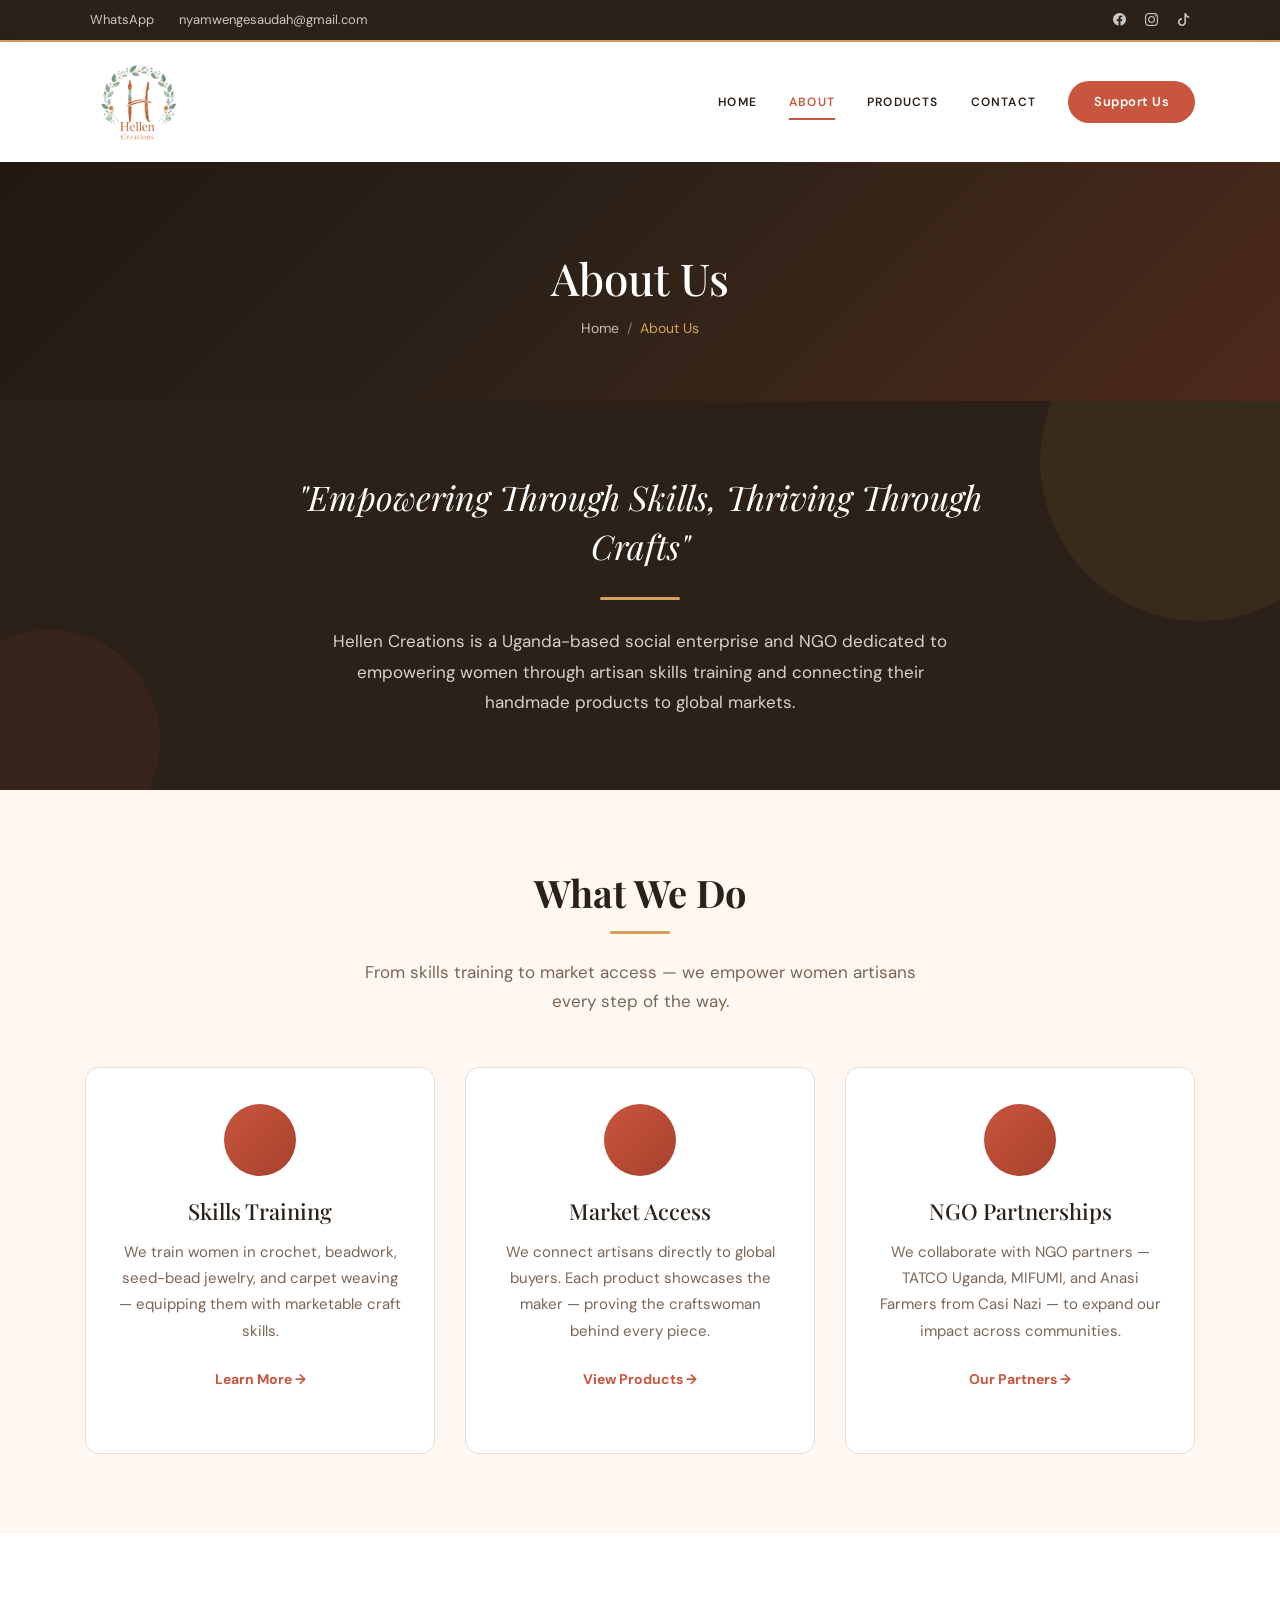
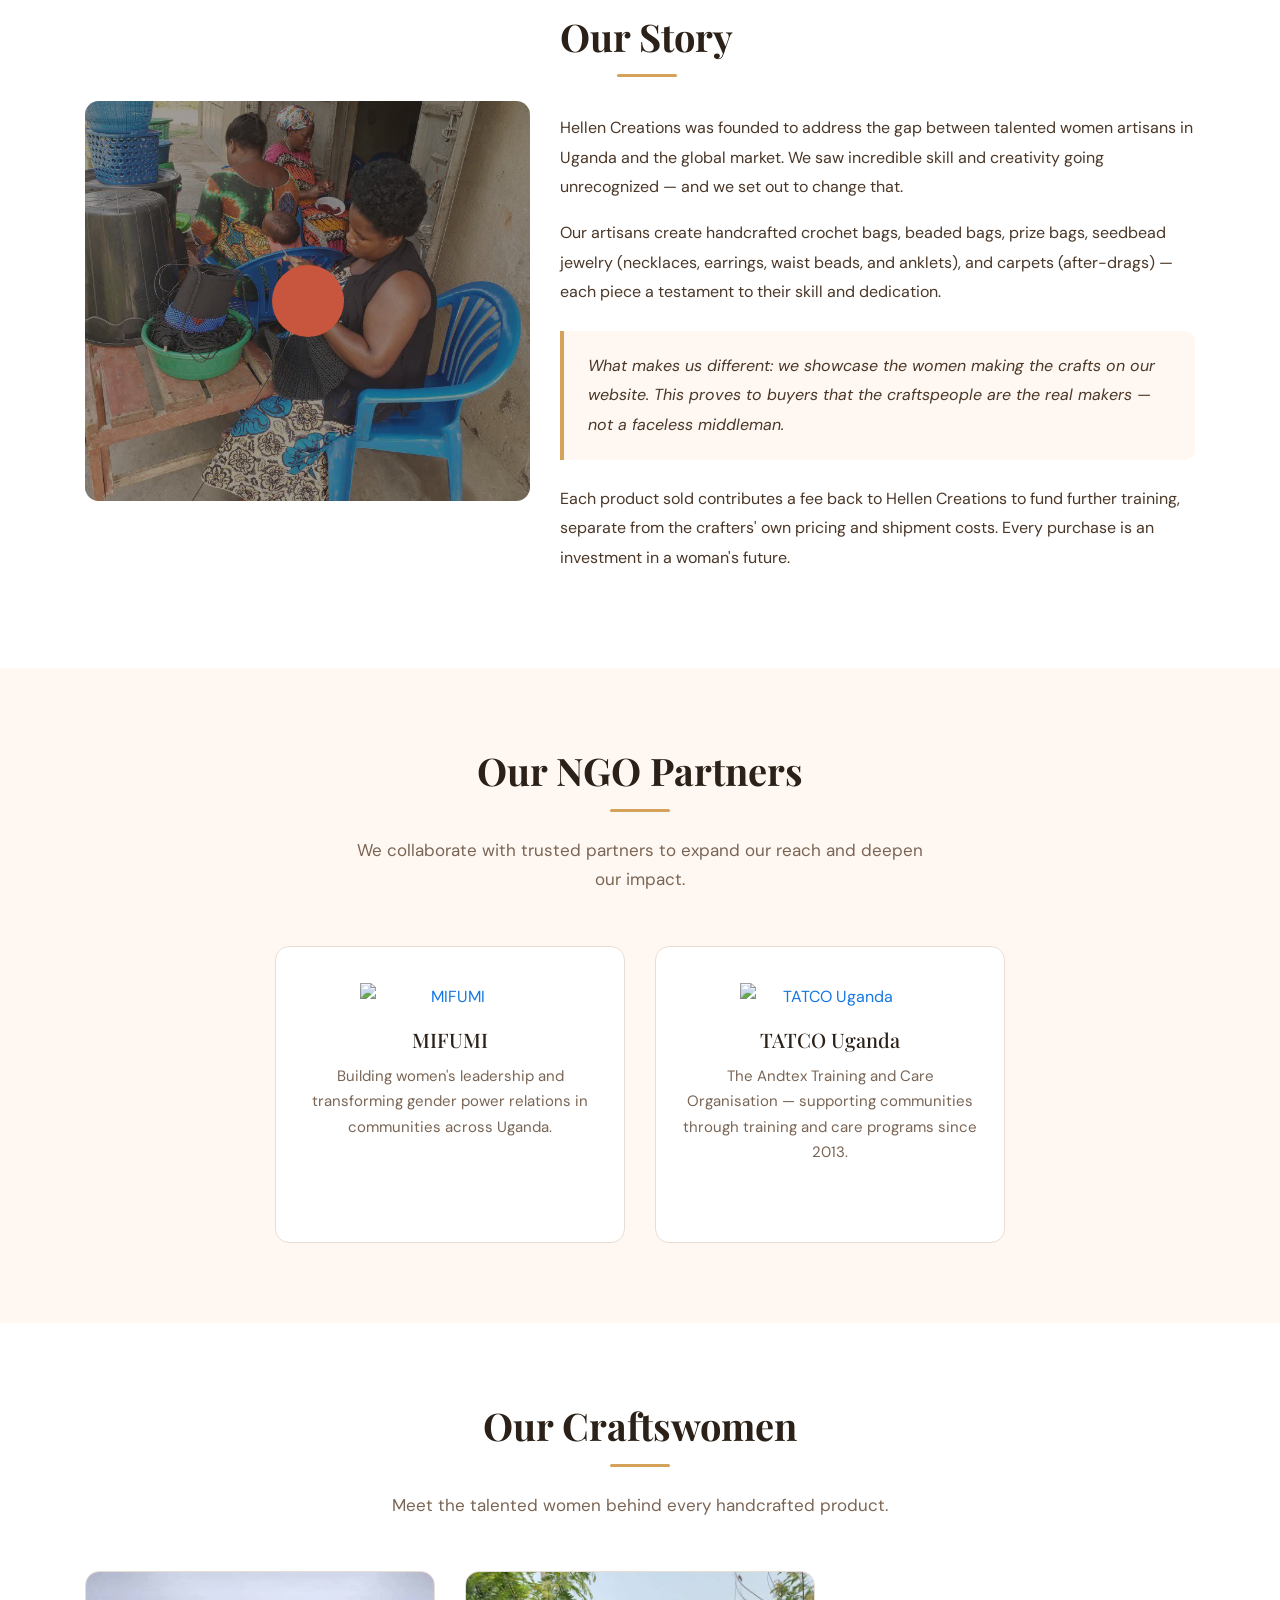
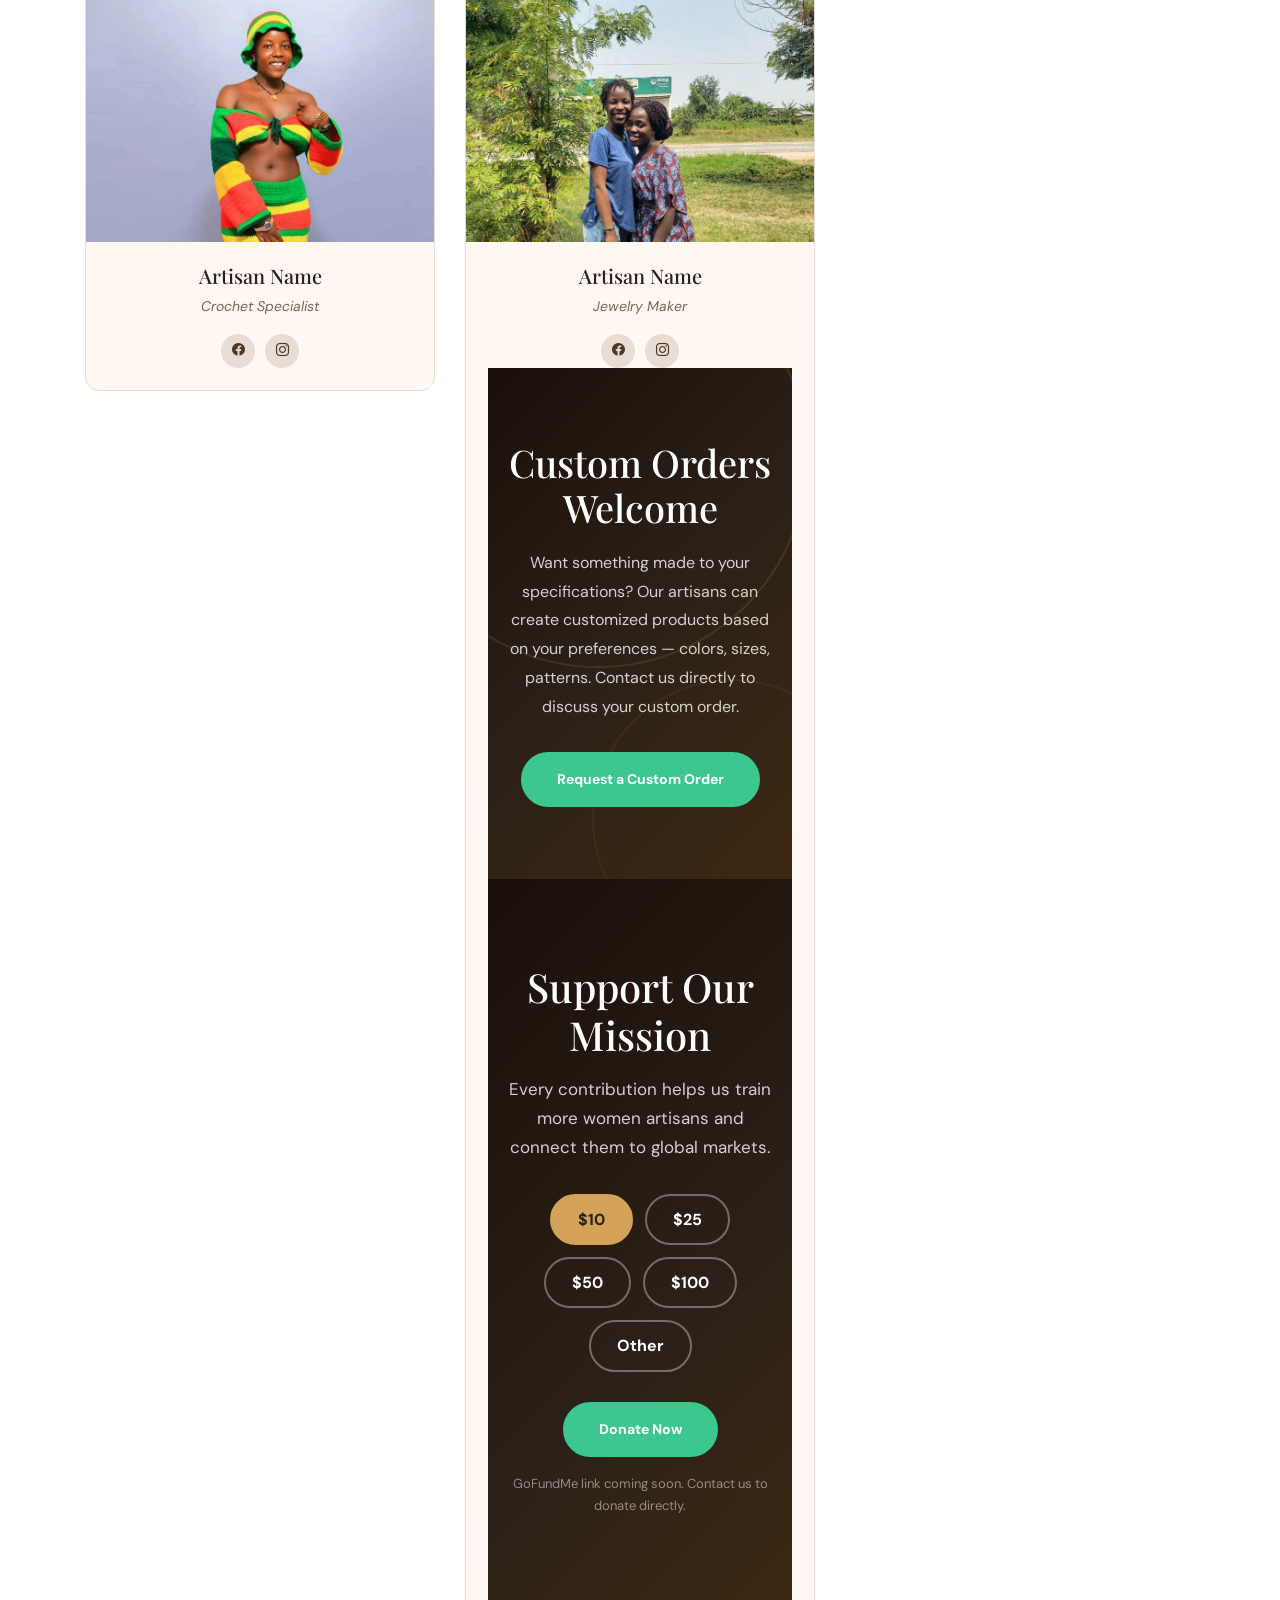
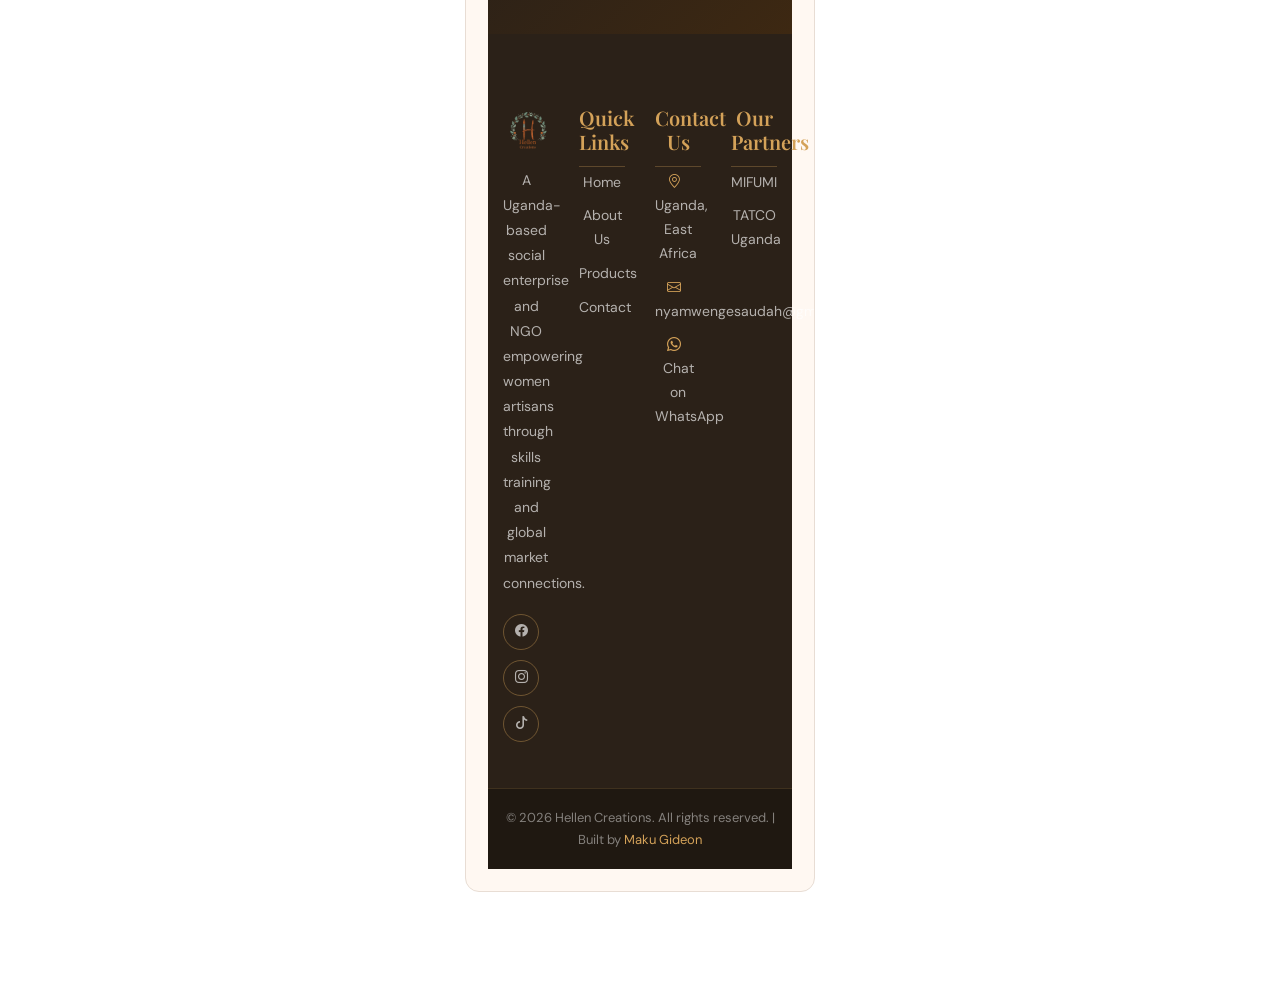
==== About.html @ d192b965 "Update product page and contact icons - Expanded products.html with all 81 product images from img f" ====
<!DOCTYPE html>
<html lang="en">
<head>
  <meta charset="UTF-8">
  <meta name="viewport" content="width=device-width, initial-scale=1.0">
  <title>About Us | Hellen Creations</title>
  <meta name="description" content="Learn about Hellen Creations — a Uganda-based social enterprise empowering women artisans through skills training and global market access.">

  <!-- Google Fonts -->
  <link rel="preconnect" href="https://fonts.googleapis.com">
  <link rel="preconnect" href="https://fonts.gstatic.com" crossorigin>
  <link href="https://fonts.googleapis.com/css2?family=Playfair+Display:ital,wght@0,400;0,600;0,700;1,400;1,600&family=DM+Sans:opsz,wght@9..40,400;9..40,500;9..40,600;9..40,700&display=swap" rel="stylesheet">

  <!-- Bootstrap 4 -->
  <link rel="stylesheet" href="https://cdn.jsdelivr.net/npm/bootstrap@4.6.2/dist/css/bootstrap.min.css">

  <!-- Bootstrap Icons -->
  <link rel="stylesheet" href="https://cdn.jsdelivr.net/npm/bootstrap-icons@1.11.3/font/bootstrap-icons.css">

  <!-- Owl Carousel 2 -->
  <link rel="stylesheet" href="https://cdnjs.cloudflare.com/ajax/libs/OwlCarousel2/2.3.4/assets/owl.carousel.min.css">
  <link rel="stylesheet" href="https://cdnjs.cloudflare.com/ajax/libs/OwlCarousel2/2.3.4/assets/owl.theme.default.min.css">

  <!-- Hellen Creations Overrides (load last) -->
  <link rel="stylesheet" href="css/hellen-overrides.css">
</head>
<body>

  <!-- ==================== TOP BAR ==================== -->
  <div class="top-bar">
    <div class="container">
      <div class="row align-items-center">
        <div class="col-md-7 d-flex align-items-center flex-wrap">
          <a href="https://wa.me/256700474721"><i class="fab fa-whatsapp"></i> WhatsApp</a>
          <a href="mailto:nyamwengesaudah@gmail.com"><i class="fas fa-envelope"></i> nyamwengesaudah@gmail.com</a>
        </div>
        <div class="col-md-5 text-right top-social d-none d-md-flex justify-content-end align-items-center">
          <a href="https://www.facebook.com/nicki256" aria-label="Facebook" target="_blank" rel="noopener noreferrer"><i class="bi bi-facebook"></i></a>
          <a href="https://www.instagram.com/_hellenscreations_?igsh=b3hobHY1OXo5YTQ0" aria-label="Instagram" target="_blank" rel="noopener noreferrer"><i class="bi bi-instagram"></i></a>
          <a href="https://tiktok.com/@hellens_creations" aria-label="TikTok" target="_blank" rel="noopener noreferrer"><i class="bi bi-tiktok"></i></a>
        </div>
      </div>
    </div>
  </div>

  <!-- ==================== NAVIGATION ==================== -->
  <nav class="navbar navbar-expand-lg main-nav" id="mainNav">
    <div class="container">
      <a class="navbar-brand" href="index.html">
        <img src="img/tp-logo-hc.png" alt="Hellen Creations"
             onerror="this.outerHTML='<span class=\'navbar-brand-text\'>Hellen Creations</span>'">
      </a>
      <button class="navbar-toggler" type="button" data-toggle="collapse" data-target="#navCollapse" aria-controls="navCollapse" aria-expanded="false" aria-label="Toggle navigation">
        <span class="navbar-toggler-icon"></span>
      </button>
      <div class="collapse navbar-collapse" id="navCollapse">
        <ul class="navbar-nav ml-auto">
          <li class="nav-item"><a class="nav-link" href="index.html">Home</a></li>
          <li class="nav-item"><a class="nav-link active" href="About.html">About</a></li>
          <li class="nav-item"><a class="nav-link" href="products.html">Products</a></li>
          <li class="nav-item"><a class="nav-link" href="contact.html">Contact</a></li>
        </ul>
        <a href="contact.html" class="btn-support ml-lg-3 mt-2 mt-lg-0">Support Us</a>
      </div>
    </div>
  </nav>
  <!-- / Navigation -->

  <!-- ==================== BREADCRUMB ==================== -->
  <div class="breadcam_area">
    <div class="container">
      <h2>About Us</h2>
      <nav aria-label="breadcrumb">
        <ol class="breadcrumb">
          <li class="breadcrumb-item"><a href="index.html">Home</a></li>
          <li class="breadcrumb-item active" aria-current="page">About Us</li>
        </ol>
      </nav>
    </div>
  </div>
  <!-- / Breadcrumb -->

  <!-- ==================== MISSION HIGHLIGHT ==================== -->
  <section class="mission-highlight p-0" style="padding:72px 0 !important;">
    <div class="container">
      <p class="mission-quote">"Empowering Through Skills, Thriving Through Crafts"</p>
      <div class="gold-divider"></div>
      <p class="mission-body">
        Hellen Creations is a Uganda-based social enterprise and NGO dedicated to empowering women through artisan skills training and connecting their handmade products to global markets.
      </p>
    </div>
  </section>
  <!-- / Mission Highlight -->

  <!-- ==================== WHAT WE DO ==================== -->
  <section class="reson_area">
    <div class="container">
      <div class="row justify-content-center">
        <div class="col-lg-7">
          <div class="section-title">
            <h2>What We Do</h2>
            <p>From skills training to market access — we empower women artisans every step of the way.</p>
          </div>
        </div>
      </div>
      <div class="row">

        <div class="col-lg-4 col-md-6">
          <div class="single_reson">
            <div class="icon-wrap"><i class="fas fa-hands"></i></div>
            <h4>Skills Training</h4>
            <p>We train women in crochet, beadwork, seed-bead jewelry, and carpet weaving — equipping them with marketable craft skills.</p>
            <a href="#our-story" class="learn-link">Learn More &rarr;</a>
          </div>
        </div>

        <div class="col-lg-4 col-md-6">
          <div class="single_reson">
            <div class="icon-wrap"><i class="fas fa-globe-africa"></i></div>
            <h4>Market Access</h4>
            <p>We connect artisans directly to global buyers. Each product showcases the maker — proving the craftswoman behind every piece.</p>
            <a href="products.html" class="learn-link">View Products &rarr;</a>
          </div>
        </div>

        <div class="col-lg-4 col-md-6">
          <div class="single_reson">
            <div class="icon-wrap"><i class="fas fa-handshake"></i></div>
            <h4>NGO Partnerships</h4>
            <p>We collaborate with NGO partners — TATCO Uganda, MIFUMI, and Anasi Farmers from Casi Nazi — to expand our impact across communities.</p>
            <a href="#partners" class="learn-link">Our Partners &rarr;</a>
          </div>
        </div>

      </div>
    </div>
  </section>
  <!-- / What We Do -->

  <!-- ==================== OUR STORY ==================== -->
  <section class="our-story-area" id="our-story">
    <div class="container">
      <div class="row align-items-center">
        <div class="col-lg-5 mb-4 mb-lg-0">
          <div class="mission-video-thumb" style="background-image:url('img/photo_40_2026-03-17_14-40-14.jpg');background-size:cover;background-position:center;">
            <a href="#" class="play-btn-wrap" aria-label="Watch our story">
              <i class="fas fa-play" style="margin-left:4px;"></i>
            </a>
          </div>
        </div>
        <div class="col-lg-7">
          <div class="section-title text-left" style="text-align:left !important;margin-bottom:28px;">
            <h2 style="text-align:left;">Our Story</h2>
          </div>
          <div class="story-content">
            <p>Hellen Creations was founded to address the gap between talented women artisans in Uganda and the global market. We saw incredible skill and creativity going unrecognized — and we set out to change that.</p>
            <p>Our artisans create handcrafted crochet bags, beaded bags, prize bags, seedbead jewelry (necklaces, earrings, waist beads, and anklets), and carpets (after-drags) — each piece a testament to their skill and dedication.</p>
            <div class="story-highlight">
              <p>What makes us different: we showcase the women making the crafts on our website. This proves to buyers that the craftspeople are the real makers — not a faceless middleman.</p>
            </div>
            <p>Each product sold contributes a fee back to Hellen Creations to fund further training, separate from the crafters' own pricing and shipment costs. Every purchase is an investment in a woman's future.</p>
          </div>
        </div>
      </div>
    </div>
  </section>
  <!-- / Our Story -->

  <!-- ==================== OUR PARTNERS ==================== -->
  <section class="partners_area" id="partners">
    <div class="container">
      <div class="row justify-content-center">
        <div class="col-lg-7">
          <div class="section-title">
            <h2>Our NGO Partners</h2>
            <p>We collaborate with trusted partners to expand our reach and deepen our impact.</p>
          </div>
        </div>
      </div>
      <div class="row justify-content-center">

        <div class="col-lg-4 col-md-6">
          <div class="partner-card">
            <a href="https://mifumi.org/" target="_blank" rel="noopener noreferrer">
              <img src="https://mifumi.org/wp-content/uploads/2022/10/cropped-Mifumi-logo.png"
                   alt="MIFUMI" class="partner-logo">
            </a>
            <h4>MIFUMI</h4>
            <p>Building women's leadership and transforming gender power relations in communities across Uganda.</p>
          </div>
        </div>

        <div class="col-lg-4 col-md-6">
          <div class="partner-card">
            <a href="https://tatcoug.org/" target="_blank" rel="noopener noreferrer">
              <img src="https://tatcoug.org/wp-content/uploads/2023/02/cropped-unnamed.png"
                   alt="TATCO Uganda" class="partner-logo">
            </a>
            <h4>TATCO Uganda</h4>
            <p>The Andtex Training and Care Organisation — supporting communities through training and care programs since 2013.</p>
          </div>
        </div>

      </div>
    </div>
  </section>
  <!-- / Our Partners -->

  <!-- ==================== CRAFTSWOMEN ==================== -->
  <section class="our_volunteer_area">
    <div class="container">
      <div class="row justify-content-center">
        <div class="col-lg-7">
          <div class="section-title">
            <h2>Our Craftswomen</h2>
            <p>Meet the talented women behind every handcrafted product.</p>
          </div>
        </div>
      </div>
      <div class="row">
        <div class="col-lg-4 col-md-6">
          <div class="single_volunteer">
            <img src="img/photo_45_2026-03-17_14-40-14.jpg" alt="Crochet Specialist">
            <div class="volunteer-info">
              <h4>Artisan Name</h4>
              <span>Crochet Specialist</span>
              <div class="volunteer-social">
                <a href="https://www.facebook.com/nicki256" aria-label="Facebook" target="_blank" rel="noopener noreferrer"><i class="bi bi-facebook"></i></a>
                <a href="https://www.instagram.com/_hellenscreations_?igsh=b3hobHY1OXo5YTQ0" aria-label="Instagram" target="_blank" rel="noopener noreferrer"><i class="bi bi-instagram"></i></a>
              </div>
            </div>
          </div>
        </div>
        <div class="col-lg-4 col-md-6">
          <div class="single_volunteer">
            <img src="img/photo_60_2026-03-17_14-40-14.jpg" alt="Jewelry Maker">
            <div class="volunteer-info">
              <h4>Artisan Name</h4>
              <span>Jewelry Maker</span>
              <div class="volunteer-social">
                <a href="https://www.facebook.com/nicki256" aria-label="Facebook" target="_blank" rel="noopener noreferrer"><i class="bi bi-facebook"></i></a>
                <a href="https://www.instagram.com/_hellenscreations_?igsh=b3hobHY1OXo5YTQ0" aria-label="Instagram" target="_blank" rel="noopener noreferrer"><i class="bi bi-instagram"></i></a>
              </div>
  <!-- / Craftswomen -->

  <!-- ==================== CUSTOM ORDER BANNER ==================== -->
  <section class="custom-order-banner p-0" style="padding:72px 0 !important;">
    <div class="container">
      <h2>Custom Orders Welcome</h2>
      <p>Want something made to your specifications? Our artisans can create customized products based on your preferences — colors, sizes, patterns. Contact us directly to discuss your custom order.</p>
      <a href="contact.html" class="boxed-btn4">Request a Custom Order</a>
    </div>
  </section>
  <!-- / Custom Order Banner -->

  <!-- ==================== DONATION ==================== -->
  <section class="make_donation_area">
    <div class="container">
      <h2>Support Our Mission</h2>
      <p>Every contribution helps us train more women artisans and connect them to global markets.</p>
      <div class="donation-amounts">
        <button class="donation-amt-btn active">$10</button>
        <button class="donation-amt-btn">$25</button>
        <button class="donation-amt-btn">$50</button>
        <button class="donation-amt-btn">$100</button>
        <button class="donation-amt-btn">Other</button>
      </div>
      <a href="contact.html" class="boxed-btn4">Donate Now</a>
      <p style="margin-top:16px;font-size:13px;opacity:0.6;">GoFundMe link coming soon. Contact us to donate directly.</p>
    </div>
  </section>
  <!-- / Donation -->

  <!-- ==================== FOOTER ==================== -->
  <footer class="footer_area">
    <div class="container">
      <div class="row">

        <div class="col-lg-3 col-md-6 footer-widget">
          <a href="index.html">
            <img src="img/tp-logo-hc.png" alt="Hellen Creations" style="max-height:48px;"
                 onerror="this.outerHTML='<span style=\'font-family:Playfair Display,serif;font-size:20px;font-weight:700;color:#D4A259\'>Hellen Creations</span>'">
          </a>
          <p style="margin-top:14px;">A Uganda-based social enterprise and NGO empowering women artisans through skills training and global market connections.</p>
          <div class="footer-social">
            <a href="https://www.facebook.com/nicki256" aria-label="Facebook" target="_blank" rel="noopener noreferrer"><i class="bi bi-facebook"></i></a>
            <a href="https://www.instagram.com/_hellenscreations_?igsh=b3hobHY1OXo5YTQ0" aria-label="Instagram" target="_blank" rel="noopener noreferrer"><i class="bi bi-instagram"></i></a>
            <a href="https://tiktok.com/@hellens_creations" aria-label="TikTok" target="_blank" rel="noopener noreferrer"><i class="bi bi-tiktok"></i></a>
          </div>
        </div>

        <div class="col-lg-3 col-md-6 footer-widget">
          <h4 class="footer-title">Quick Links</h4>
          <ul>
            <li><a href="index.html">Home</a></li>
            <li><a href="About.html">About Us</a></li>
            <li><a href="products.html">Products</a></li>
            <li><a href="contact.html">Contact</a></li>
          </ul>
        </div>

        <div class="col-lg-3 col-md-6 footer-widget">
          <h4 class="footer-title">Contact Us</h4>
          <ul>
            <li><i class="bi bi-geo-alt" style="color:var(--hc-gold);margin-right:8px;"></i>Uganda, East Africa</li>
            <li><a href="mailto:nyamwengesaudah@gmail.com"><i class="bi bi-envelope" style="color:var(--hc-gold);margin-right:8px;"></i>nyamwengesaudah@gmail.com</a></li>
            <li><a href="https://wa.me/256700474721"><i class="bi bi-whatsapp" style="color:var(--hc-gold);margin-right:8px;"></i>Chat on WhatsApp</a></li>
          </ul>
        </div>

        <div class="col-lg-3 col-md-6 footer-widget">
          <h4 class="footer-title">Our Partners</h4>
          <ul>
            <li><a href="https://mifumi.org/" target="_blank" rel="noopener noreferrer">MIFUMI</a></li>
            <li><a href="https://tatcoug.org/" target="_blank" rel="noopener noreferrer">TATCO Uganda</a></li>
          </ul>
        </div>

      </div>
    </div>
    <div class="footer-bottom">
      <div class="container">
        <p>&copy; 2026 Hellen Creations. All rights reserved. | Built by <a href="mailto:contact@makugideon.dev">Maku Gideon</a></p>
      </div>
    </div>
  </footer>
  <!-- / Footer -->

  <!-- ==================== SCRIPTS ==================== -->
  <script src="https://code.jquery.com/jquery-3.7.1.min.js"></script>
  <script src="https://cdn.jsdelivr.net/npm/bootstrap@4.6.2/dist/js/bootstrap.bundle.min.js"></script>
  <script src="https://cdnjs.cloudflare.com/ajax/libs/OwlCarousel2/2.3.4/owl.carousel.min.js"></script>
  <script src="js/main.js"></script>

</body>
</html>
---- css/hellen-overrides.css ----
/* =============================================
   HELLEN CREATIONS — CSS OVERRIDES
   hellencreations/css/hellen-overrides.css
   Load LAST in <head> after all other CSS
   ============================================= */

/* ============ CSS VARIABLES ============ */
:root {
  --hc-primary:      #C8553D;
  --hc-primary-dark: #A8412D;
  --hc-accent:       #3CC78F;
  --hc-dark:         #2B2118;
  --hc-light:        #FFF8F2;
  --hc-gold:         #D4A259;
  --hc-text:         #4A3728;
  --hc-text-light:   #7A6555;
  --hc-border:       #E8DDD4;
}

/* ============ BASE ============ */
*, *::before, *::after { box-sizing: border-box; }

body {
  font-family: 'DM Sans', sans-serif !important;
  color: var(--hc-text) !important;
  background-color: var(--hc-light) !important;
  font-size: 16px;
  line-height: 1.7;
}

h1, h2, h3, h4, h5, h6,
.h1, .h2, .h3, .h4, .h5, .h6 {
  font-family: 'Playfair Display', serif !important;
  color: var(--hc-dark) !important;
}

p { color: var(--hc-text) !important; }

a { transition: color 0.2s, background-color 0.2s; }

img { max-width: 100%; }

section { padding: 80px 0; }

/* ============ TOP BAR ============ */
.top-bar {
  background-color: var(--hc-dark) !important;
  border-bottom: 2px solid var(--hc-gold) !important;
  padding: 9px 0;
}

.top-bar a {
  color: rgba(255,255,255,0.75) !important;
  font-size: 13px;
  margin-right: 20px;
  text-decoration: none;
  font-family: 'DM Sans', sans-serif;
}

.top-bar a i { margin-right: 5px; }

.top-bar a:hover { color: var(--hc-gold) !important; }

.top-bar .top-social a {
  color: rgba(255,255,255,0.75) !important;
  font-size: 13px;
  margin-left: 14px;
  margin-right: 0;
}

.top-bar .top-social a:hover { color: var(--hc-gold) !important; }

/* ============ NAVIGATION ============ */
.main-nav {
  background-color: #fff !important;
  box-shadow: 0 2px 12px rgba(43,33,24,0.08) !important;
  padding: 0 !important;
}

.main-nav.sticky {
  position: fixed !important;
  top: 0; left: 0; right: 0;
  z-index: 1000;
  animation: slideDown 0.3s ease;
}

@keyframes slideDown {
  from { transform: translateY(-100%); opacity: 0; }
  to   { transform: translateY(0);     opacity: 1; }
}

.navbar-brand img {
  max-height: 110px;
  display: block;
  padding: 6px 0;
}

.navbar-brand-text {
  font-family: 'Playfair Display', serif !important;
  font-size: 22px;
  font-weight: 700;
  color: var(--hc-primary) !important;
  text-decoration: none;
}

.navbar-nav .nav-link {
  font-family: 'DM Sans', sans-serif !important;
  font-size: 12px !important;
  font-weight: 600 !important;
  letter-spacing: 1.2px !important;
  text-transform: uppercase !important;
  color: var(--hc-dark) !important;
  padding: 28px 16px !important;
  position: relative;
}

.navbar-nav .nav-link::after {
  content: '';
  position: absolute;
  bottom: 20px; left: 16px; right: 16px;
  height: 2px;
  background-color: var(--hc-primary);
  transform: scaleX(0);
  transition: transform 0.2s;
}

.navbar-nav .nav-link:hover,
.navbar-nav .nav-link.active {
  color: var(--hc-primary) !important;
}

.navbar-nav .nav-link:hover::after,
.navbar-nav .nav-link.active::after {
  transform: scaleX(1);
}

.btn-support {
  background-color: var(--hc-primary) !important;
  color: #fff !important;
  border-radius: 30px !important;
  padding: 10px 26px !important;
  font-family: 'DM Sans', sans-serif !important;
  font-weight: 600 !important;
  font-size: 13px !important;
  letter-spacing: 0.5px !important;
  border: none !important;
  text-decoration: none;
  display: inline-block;
  transition: background-color 0.2s, transform 0.2s !important;
}

.btn-support:hover {
  background-color: var(--hc-primary-dark) !important;
  color: #fff !important;
  transform: translateY(-1px);
}

.navbar-toggler {
  border-color: var(--hc-primary) !important;
  padding: 6px 10px;
}

.navbar-toggler-icon {
  background-image: url("data:image/svg+xml,%3csvg xmlns='http://www.w3.org/2000/svg' viewBox='0 0 30 30'%3e%3cpath stroke='%23C8553D' stroke-linecap='round' stroke-miterlimit='10' stroke-width='2' d='M4 7h22M4 15h22M4 23h22'/%3e%3c/svg%3e") !important;
}

/* ============ HERO SLIDER ============ */
.slider_area { position: relative; overflow: hidden; }

.single-slider {
  background: linear-gradient(135deg, #1a0f08 0%, #2B2118 40%, #4A2215 70%, #7A3520 100%);
  min-height: 620px;
  display: flex;
  align-items: center;
  position: relative;
  overflow: hidden;
}

.single-slider .slider-overlay {
  position: absolute; inset: 0;
  background: linear-gradient(
    to right,
    rgba(43,33,24,0.92) 0%,
    rgba(43,33,24,0.65) 55%,
    rgba(200,85,61,0.20) 100%
  );
}

.single-slider .slider-content {
  position: relative;
  z-index: 2;
  padding: 60px 0;
}

.slider-subtitle {
  display: inline-block;
  font-family: 'DM Sans', sans-serif !important;
  font-size: 12px;
  font-weight: 700;
  letter-spacing: 2.5px;
  text-transform: uppercase;
  color: var(--hc-gold) !important;
  border: 1px solid var(--hc-gold);
  padding: 6px 18px;
  border-radius: 30px;
  margin-bottom: 24px;
}

.slider-content h3 {
  font-family: 'Playfair Display', serif !important;
  font-size: 54px !important;
  line-height: 1.15 !important;
  color: #fff !important;
  margin-bottom: 20px !important;
  max-width: 620px;
}

.slider-content p {
  color: rgba(255,255,255,0.82) !important;
  font-size: 17px !important;
  max-width: 520px;
  margin-bottom: 36px;
  font-family: 'DM Sans', sans-serif !important;
  line-height: 1.75;
}

/* ============ BUTTONS ============ */
.boxed-btn3,
.btn-primary-hc {
  background-color: var(--hc-primary) !important;
  color: #fff !important;
  border: 2px solid var(--hc-primary) !important;
  border-radius: 30px !important;
  padding: 14px 34px !important;
  font-family: 'DM Sans', sans-serif !important;
  font-weight: 700 !important;
  font-size: 14px !important;
  letter-spacing: 0.5px;
  display: inline-block;
  text-decoration: none;
  transition: all 0.2s !important;
  cursor: pointer;
}

.boxed-btn3:hover,
.btn-primary-hc:hover {
  background-color: var(--hc-primary-dark) !important;
  border-color: var(--hc-primary-dark) !important;
  color: #fff !important;
  transform: translateY(-2px);
  box-shadow: 0 8px 24px rgba(200,85,61,0.35) !important;
}

.boxed-btn4,
.btn-accent-hc,
.btn-donate,
.btn-green {
  background-color: var(--hc-accent) !important;
  color: #fff !important;
  border: 2px solid var(--hc-accent) !important;
  border-radius: 30px !important;
  padding: 14px 34px !important;
  font-family: 'DM Sans', sans-serif !important;
  font-weight: 700 !important;
  font-size: 14px !important;
  display: inline-block;
  text-decoration: none;
  transition: all 0.2s !important;
  cursor: pointer;
}

.boxed-btn4:hover,
.btn-accent-hc:hover,
.btn-donate:hover,
.btn-green:hover {
  background-color: #2fa877 !important;
  border-color: #2fa877 !important;
  color: #fff !important;
  transform: translateY(-2px);
  box-shadow: 0 8px 24px rgba(60,199,143,0.30) !important;
}

/* ============ GOFUNDME BANNER ============ */
.gofundme-banner {
  background-color: var(--hc-dark) !important;
  border-top: 3px solid var(--hc-gold) !important;
  border-bottom: 3px solid var(--hc-gold) !important;
  padding: 16px 0;
}

.gofundme-banner p {
  color: rgba(255,255,255,0.88) !important;
  margin: 0;
  font-size: 15px;
}

.gofundme-banner strong { color: var(--hc-gold) !important; }

.gofundme-banner a {
  color: var(--hc-accent) !important;
  font-weight: 700;
  text-decoration: none;
  border-bottom: 1px solid var(--hc-accent);
  margin-left: 10px;
  white-space: nowrap;
}

.gofundme-banner a:hover {
  color: #fff !important;
  border-color: #fff;
}

/* ============ SECTION TITLES ============ */
.section-title {
  text-align: center;
  margin-bottom: 52px;
}

.section-title h2 {
  font-family: 'Playfair Display', serif !important;
  font-size: 38px !important;
  font-weight: 700 !important;
  color: var(--hc-dark) !important;
  position: relative;
  display: inline-block;
  padding-bottom: 18px;
}

.section-title h2::after {
  content: '';
  position: absolute;
  bottom: 0;
  left: 50%;
  transform: translateX(-50%);
  width: 60px;
  height: 3px;
  background-color: var(--hc-gold);
  border-radius: 2px;
}

.section-title p {
  color: var(--hc-text-light) !important;
  font-size: 17px;
  max-width: 580px;
  margin: 16px auto 0;
}

/* ============ WHAT WE DO / RESON AREA ============ */
.reson_area {
  background-color: var(--hc-light) !important;
}

.single_reson {
  background: #fff !important;
  border: 1px solid var(--hc-border) !important;
  border-radius: 14px !important;
  padding: 36px 28px !important;
  text-align: center;
  transition: transform 0.25s, box-shadow 0.25s !important;
  height: 100%;
  margin-bottom: 24px;
}

.single_reson:hover {
  transform: translateY(-4px) !important;
  box-shadow: 0 14px 36px rgba(43,33,24,0.12) !important;
}

.single_reson .icon-wrap {
  width: 72px; height: 72px;
  background: linear-gradient(135deg, var(--hc-primary), var(--hc-primary-dark));
  border-radius: 50%;
  display: flex; align-items: center; justify-content: center;
  margin: 0 auto 22px;
}

.single_reson .icon-wrap i {
  color: #fff !important;
  font-size: 28px;
}

.single_reson h4 { font-size: 22px !important; margin-bottom: 14px !important; }

.single_reson p {
  font-size: 15px !important;
  color: var(--hc-text-light) !important;
  line-height: 1.75;
}

.single_reson a.learn-link {
  color: var(--hc-primary) !important;
  font-weight: 700;
  font-size: 14px;
  text-decoration: none;
  border-bottom: 1px solid transparent;
  transition: border-color 0.2s;
  display: inline-block;
  margin-top: 8px;
}

.single_reson a.learn-link:hover { border-color: var(--hc-primary); }

/* ============ MISSION / LATEST ACTIVITIES ============ */
.latest_activites_area {
  background-color: #fff;
}

.mission-video-thumb {
  background: linear-gradient(135deg, var(--hc-dark) 0%, #5A3520 100%);
  height: 400px;
  display: flex; align-items: center; justify-content: center;
  border-radius: 14px;
  position: relative;
  overflow: hidden;
}

.mission-video-thumb::before {
  content: '';
  position: absolute; inset: 0;
  background-color: rgba(43,33,24,0.45);
  z-index: 0;
}

.play-btn-wrap {
  width: 72px; height: 72px;
  background-color: var(--hc-primary);
  border-radius: 50%;
  display: flex; align-items: center; justify-content: center;
  color: #fff;
  font-size: 26px;
  cursor: pointer;
  position: relative; z-index: 1;
  transition: transform 0.2s, background-color 0.2s;
  text-decoration: none;
}

.play-btn-wrap:hover {
  background-color: var(--hc-primary-dark);
  transform: scale(1.08);
  color: #fff !important;
}

.mission-content { padding: 20px 0 20px 40px; }

.mission-content h2 {
  font-size: 36px !important;
  margin-bottom: 22px !important;
  line-height: 1.3 !important;
}

.mission-content p {
  font-size: 16px !important;
  color: var(--hc-text) !important;
  margin-bottom: 16px;
  line-height: 1.8;
}

/* ============ FEATURED PRODUCTS / POPULAR CAUSES ============ */
.popular_causes_area { background-color: var(--hc-light) !important; }

.cause_item {
  background: #fff !important;
  border: 1px solid var(--hc-border) !important;
  border-radius: 14px !important;
  overflow: hidden;
  transition: transform 0.25s, box-shadow 0.25s !important;
  margin: 8px;
}

.cause_item:hover {
  transform: translateY(-4px) !important;
  box-shadow: 0 14px 36px rgba(43,33,24,0.12) !important;
}

.cause_item img,
.product-img {
  width: 100%;
  height: 220px;
  object-fit: cover;
  display: block;
}

.cause_text { padding: 22px 20px !important; }

.cause_text h4 { font-size: 20px !important; margin-bottom: 6px !important; }

.product-price {
  display: block;
  font-family: 'DM Sans', sans-serif !important;
  font-size: 22px !important;
  font-weight: 800 !important;
  color: var(--hc-primary) !important;
  margin-bottom: 10px;
}

.cause_text p {
  font-size: 14px !important;
  color: var(--hc-text-light) !important;
  line-height: 1.65;
}

.btn-inquire {
  display: inline-block;
  background-color: transparent !important;
  color: var(--hc-primary) !important;
  border: 2px solid var(--hc-primary) !important;
  border-radius: 30px !important;
  padding: 8px 22px !important;
  font-family: 'DM Sans', sans-serif !important;
  font-weight: 700 !important;
  font-size: 13px !important;
  text-decoration: none;
  transition: all 0.2s !important;
  margin-top: 10px;
}

.btn-inquire:hover {
  background-color: var(--hc-primary) !important;
  color: #fff !important;
}

/* Hide Charifit progress bars */
.causes_progress, .progress { display: none !important; }
.raised_wrap { display: none !important; }

/* ============ COUNTER SECTION ============ */
.counter_area {
  background: linear-gradient(135deg, #1a0f08 0%, var(--hc-dark) 50%, #3D2812 100%) !important;
  padding: 72px 0;
}

.single_counter { text-align: center; padding: 20px; }

.single_counter .counter-number {
  font-family: 'Playfair Display', serif !important;
  font-size: 58px !important;
  font-weight: 700 !important;
  color: var(--hc-gold) !important;
  line-height: 1;
  display: block;
}

.single_counter h4,
.single_counter .counter-label {
  font-family: 'DM Sans', sans-serif !important;
  font-size: 13px !important;
  color: rgba(255,255,255,0.75) !important;
  text-transform: uppercase;
  letter-spacing: 1.5px;
  margin-top: 10px;
  font-weight: 600 !important;
}

/* ============ CRAFTSWOMEN / VOLUNTEERS ============ */
.our_volunteer_area { background-color: #fff; }

.single_volunteer {
  background: var(--hc-light) !important;
  border: 1px solid var(--hc-border) !important;
  border-radius: 14px !important;
  overflow: hidden;
  text-align: center;
  transition: transform 0.25s, box-shadow 0.25s !important;
  margin-bottom: 24px;
}

.single_volunteer:hover {
  transform: translateY(-4px) !important;
  box-shadow: 0 14px 36px rgba(43,33,24,0.12) !important;
}

.single_volunteer img {
  width: 100%; height: 270px; object-fit: cover; object-position: top center;
}

.volunteer-info { padding: 22px; }

.volunteer-info h4 { font-size: 20px !important; margin-bottom: 4px !important; }

.volunteer-info span {
  font-size: 14px;
  color: var(--hc-text-light) !important;
  font-style: italic;
}

.volunteer-social {
  display: flex; justify-content: center; gap: 10px;
  margin-top: 14px;
}

.volunteer-social a {
  width: 34px; height: 34px;
  background-color: var(--hc-border);
  border-radius: 50%;
  display: flex; align-items: center; justify-content: center;
  color: var(--hc-text) !important;
  font-size: 13px; text-decoration: none;
  transition: all 0.2s;
}

.volunteer-social a:hover {
  background-color: var(--hc-primary);
  color: #fff !important;
}

/* ============ UPDATES / NEWS ============ */
.news__area { background-color: var(--hc-light) !important; }

.single_news {
  background: #fff !important;
  border: 1px solid var(--hc-border) !important;
  border-radius: 14px !important;
  overflow: hidden;
  transition: transform 0.25s, box-shadow 0.25s !important;
  margin-bottom: 24px;
}

.single_news:hover {
  transform: translateY(-4px) !important;
  box-shadow: 0 14px 36px rgba(43,33,24,0.12) !important;
}

.news-thumb {
  background: linear-gradient(135deg, var(--hc-dark), #5A3520);
  height: 200px;
  display: flex; align-items: center; justify-content: center;
  color: var(--hc-gold); font-size: 44px;
}

.news-body { padding: 24px; }

.news-tag {
  display: inline-block;
  background-color: rgba(200,85,61,0.10);
  color: var(--hc-primary) !important;
  font-size: 11px; font-weight: 700;
  letter-spacing: 1.2px;
  text-transform: uppercase;
  padding: 4px 12px;
  border-radius: 30px;
  margin-bottom: 12px;
}

.news-body h4 { font-size: 18px !important; margin-bottom: 10px !important; line-height: 1.4 !important; }

.news-body p { font-size: 14px !important; color: var(--hc-text-light) !important; line-height: 1.65; }

/* ============ DONATION SECTION ============ */
.make_donation_area {
  background: linear-gradient(135deg, #1a0f08 0%, var(--hc-dark) 60%, #3D2812 100%) !important;
  padding: 84px 0;
  text-align: center;
}

.make_donation_area h2 {
  color: #fff !important;
  font-size: 40px !important;
  margin-bottom: 16px !important;
}

.make_donation_area > .container > p {
  color: rgba(255,255,255,0.80) !important;
  font-size: 17px;
  max-width: 560px;
  margin: 0 auto 32px;
}

.donation-amounts {
  display: flex; justify-content: center; flex-wrap: wrap;
  gap: 12px; margin-bottom: 30px;
}

.donation-amt-btn {
  background: transparent;
  border: 2px solid rgba(255,255,255,0.35);
  color: #fff;
  border-radius: 30px;
  padding: 10px 26px;
  font-family: 'DM Sans', sans-serif;
  font-weight: 700; font-size: 16px;
  cursor: pointer;
  transition: all 0.2s;
}

.donation-amt-btn:hover,
.donation-amt-btn.active {
  background-color: var(--hc-gold);
  border-color: var(--hc-gold);
  color: var(--hc-dark);
}

/* ============ BREADCRUMB ============ */
.breadcam_area {
  background: linear-gradient(135deg, #1a0f08 0%, #2B2118 40%, #7A3520 100%) !important;
  padding: 90px 0 60px !important;
  text-align: center;
  position: relative;
}

.breadcam_area::before {
  content: '';
  position: absolute; inset: 0;
  background: rgba(43,33,24,0.55);
}

.breadcam_area .container { position: relative; z-index: 1; }

.breadcam_area h2 {
  color: #fff !important;
  font-size: 44px !important;
  margin-bottom: 12px !important;
}

.breadcam_area .breadcrumb {
  background: transparent !important;
  justify-content: center;
  margin: 0; padding: 0;
}

.breadcam_area .breadcrumb-item,
.breadcam_area .breadcrumb-item a {
  color: rgba(255,255,255,0.70) !important;
  font-size: 14px;
  text-decoration: none;
}

.breadcam_area .breadcrumb-item a:hover { color: var(--hc-gold) !important; }

.breadcam_area .breadcrumb-item.active { color: var(--hc-gold) !important; }

.breadcam_area .breadcrumb-item + .breadcrumb-item::before {
  color: rgba(255,255,255,0.40) !important;
}

/* ============ FOOTER ============ */
.footer_area {
  background-color: var(--hc-dark) !important;
  padding-top: 72px !important;
  padding-bottom: 0 !important;
}

.footer-widget { margin-bottom: 36px; }

.footer-title {
  font-family: 'Playfair Display', serif !important;
  color: var(--hc-gold) !important;
  font-size: 18px !important;
  font-weight: 600 !important;
  margin-bottom: 20px !important;
  padding-bottom: 12px !important;
  border-bottom: 1px solid rgba(212,162,89,0.3) !important;
}

.footer-widget p {
  color: rgba(255,255,255,0.65) !important;
  font-size: 14px; line-height: 1.8;
}

.footer-widget ul {
  list-style: none; padding: 0; margin: 0;
}

.footer-widget ul li {
  margin-bottom: 10px;
  color: rgba(255,255,255,0.65);
  font-size: 14px;
}

.footer-widget ul li a {
  color: rgba(255,255,255,0.65) !important;
  font-size: 14px;
  text-decoration: none;
  transition: color 0.2s, padding-left 0.2s;
}

.footer-widget ul li a:hover {
  color: var(--hc-gold) !important;
  padding-left: 5px;
}

.footer-social {
  display: flex; gap: 10px;
  margin-top: 18px; flex-wrap: wrap;
}

.footer-social a {
  width: 36px; height: 36px;
  border: 1px solid rgba(212,162,89,0.4) !important;
  border-radius: 50%;
  display: flex; align-items: center; justify-content: center;
  color: rgba(255,255,255,0.65) !important;
  font-size: 13px; text-decoration: none;
  transition: all 0.2s;
}

.footer-social a:hover {
  background-color: var(--hc-gold) !important;
  border-color: var(--hc-gold) !important;
  color: var(--hc-dark) !important;
}

.footer-bottom {
  background-color: rgba(0,0,0,0.28) !important;
  padding: 18px 0;
  margin-top: 10px;
  border-top: 1px solid rgba(212,162,89,0.18);
}

.footer-bottom p {
  color: rgba(255,255,255,0.45) !important;
  font-size: 13px; margin: 0; text-align: center;
}

.footer-bottom a { color: var(--hc-gold) !important; text-decoration: none; }
.footer-bottom a:hover { color: #fff !important; }

/* ============ ABOUT — MISSION HIGHLIGHT ============ */
.mission-highlight {
  background-color: var(--hc-dark);
  padding: 72px 0;
  text-align: center;
  position: relative;
  overflow: hidden;
}

.mission-highlight::before {
  content: '';
  position: absolute;
  width: 320px; height: 320px;
  border-radius: 50%;
  background: rgba(212,162,89,0.07);
  top: -100px; right: -80px;
}

.mission-highlight::after {
  content: '';
  position: absolute;
  width: 220px; height: 220px;
  border-radius: 50%;
  background: rgba(200,85,61,0.08);
  bottom: -60px; left: -60px;
}

.mission-quote {
  font-family: 'Playfair Display', serif !important;
  font-style: italic !important;
  font-size: 34px !important;
  line-height: 1.45 !important;
  color: #fff !important;
  max-width: 720px;
  margin: 0 auto 26px;
  position: relative; z-index: 1;
}

.gold-divider {
  width: 80px; height: 3px;
  background-color: var(--hc-gold);
  border-radius: 2px;
  margin: 0 auto 26px;
  position: relative; z-index: 1;
}

.mission-highlight .mission-body {
  color: rgba(255,255,255,0.80) !important;
  font-size: 17px;
  max-width: 640px;
  margin: 0 auto;
  line-height: 1.8;
  position: relative; z-index: 1;
}

/* ============ ABOUT — OUR STORY ============ */
.our-story-area { background-color: #fff; }

.story-content p {
  font-size: 16px !important;
  color: var(--hc-text) !important;
  line-height: 1.85;
  margin-bottom: 16px;
}

.story-highlight {
  background: var(--hc-light);
  border-left: 4px solid var(--hc-gold);
  padding: 20px 24px;
  border-radius: 0 10px 10px 0;
  margin: 24px 0;
}

.story-highlight p {
  font-style: italic;
  color: var(--hc-text) !important;
  margin: 0;
}

/* ============ ABOUT — PARTNER CARDS ============ */
.partners_area { background-color: var(--hc-light) !important; }

.partner-card {
  background: #fff !important;
  border: 1px solid var(--hc-border) !important;
  border-radius: 14px !important;
  padding: 36px 26px !important;
  text-align: center;
  transition: transform 0.25s, box-shadow 0.25s !important;
  height: 100%;
  margin-bottom: 24px;
}

.partner-card:hover {
  transform: translateY(-4px) !important;
  box-shadow: 0 14px 36px rgba(43,33,24,0.12) !important;
}

.partner-logo {
  max-height: 80px;
  max-width: 180px;
  width: auto;
  object-fit: contain;
  margin: 0 auto 18px;
  display: block;
  filter: grayscale(20%);
  transition: filter 0.2s;
}

.partner-card:hover .partner-logo { filter: none; }

.partner-card h4 { font-size: 20px !important; margin-bottom: 12px !important; }

.partner-card p {
  color: var(--hc-text-light) !important;
  font-size: 15px !important;
  line-height: 1.7;
}

/* ============ CUSTOM ORDER BANNER ============ */
.custom-order-banner {
  background: linear-gradient(135deg, #1a0f08 0%, var(--hc-dark) 50%, #3D2812 100%);
  padding: 72px 0;
  text-align: center;
  position: relative;
  overflow: hidden;
}

.custom-order-banner::before {
  content: '';
  position: absolute;
  width: 420px; height: 420px;
  border-radius: 50%;
  border: 2px solid rgba(212,162,89,0.14);
  top: -120px; left: -100px;
}

.custom-order-banner::after {
  content: '';
  position: absolute;
  width: 280px; height: 280px;
  border-radius: 50%;
  border: 2px solid rgba(200,85,61,0.12);
  bottom: -80px; right: -80px;
}

.custom-order-banner h2 {
  color: #fff !important;
  font-size: 38px !important;
  margin-bottom: 18px !important;
  position: relative; z-index: 1;
}

.custom-order-banner p {
  color: rgba(255,255,255,0.80) !important;
  font-size: 16px;
  max-width: 580px;
  margin: 0 auto 30px;
  line-height: 1.8;
  position: relative; z-index: 1;
}

.custom-order-banner .boxed-btn4 { position: relative; z-index: 1; }

/* ============ PRODUCTS PAGE — PRODUCT GRID ============ */
.products-area { background-color: var(--hc-light) !important; }

/* Filter tabs */
.product-filters {
  display: flex; justify-content: center; flex-wrap: wrap;
  gap: 8px; margin-bottom: 36px;
}

.filter-btn {
  background: #fff;
  border: 2px solid var(--hc-border);
  border-radius: 30px;
  padding: 8px 22px;
  font-family: 'DM Sans', sans-serif;
  font-size: 13px; font-weight: 600;
  color: var(--hc-text);
  cursor: pointer;
  transition: all 0.2s;
}

.filter-btn:hover,
.filter-btn.active {
  background-color: var(--hc-primary);
  border-color: var(--hc-primary);
  color: #fff;
}

/* Compact gallery cards */
.product-card {
  background: #fff !important;
  border: 1px solid var(--hc-border) !important;
  border-radius: 10px !important;
  overflow: hidden;
  transition: transform 0.3s, box-shadow 0.3s !important;
  margin-bottom: 20px;
  height: calc(100% - 20px);
  position: relative;
}

.product-card:hover {
  transform: translateY(-6px) !important;
  box-shadow: 0 16px 40px rgba(43,33,24,0.15) !important;
}

.product-card .product-img {
  width: 100%; height: 200px;
  object-fit: cover; display: block;
  transition: transform 0.4s;
}

.product-card:hover .product-img {
  transform: scale(1.05);
}

.product-card .img-wrap {
  overflow: hidden;
  position: relative;
}

.product-card .img-wrap .product-badge {
  position: absolute;
  top: 10px; left: 10px;
  background-color: var(--hc-primary);
  color: #fff;
  font-size: 11px; font-weight: 700;
  padding: 3px 10px;
  border-radius: 20px;
  z-index: 2;
  letter-spacing: 0.5px;
}

.product-card .product-body {
  padding: 14px 16px 16px;
}

.product-card .product-body h4 {
  font-size: 16px !important;
  margin-bottom: 4px !important;
  line-height: 1.3 !important;
}

.product-card .product-body .product-price {
  font-size: 17px !important;
  margin-bottom: 6px;
}

.product-card .product-body p {
  font-size: 13px !important;
  color: var(--hc-text-light) !important;
  line-height: 1.55; margin-bottom: 0;
  display: -webkit-box;
  -webkit-line-clamp: 2;
  -webkit-box-orient: vertical;
  overflow: hidden;
}

.product-card .btn-inquire {
  padding: 6px 18px !important;
  font-size: 12px !important;
  margin-top: 8px;
}

/* 4 columns on desktop for compact grid */
.products-grid .col-product {
  flex: 0 0 25%; max-width: 25%;
  padding: 0 10px;
}

@media (max-width: 991px) {
  .products-grid .col-product { flex: 0 0 33.333%; max-width: 33.333%; }
}

@media (max-width: 767px) {
  .products-grid .col-product { flex: 0 0 50%; max-width: 50%; }
  .product-card .product-img { height: 160px; }
}

@media (max-width: 480px) {
  .products-grid .col-product { flex: 0 0 50%; max-width: 50%; padding: 0 6px; }
  .product-card .product-body { padding: 10px 12px 12px; }
  .product-card .product-body h4 { font-size: 14px !important; }
}

/* ============ HOW TO ORDER ============ */
.how-to-order { background-color: #fff; }

.order-step { text-align: center; padding: 28px 20px; }

.step-number {
  width: 52px; height: 52px;
  background: linear-gradient(135deg, var(--hc-primary), var(--hc-primary-dark));
  border-radius: 50%;
  display: flex; align-items: center; justify-content: center;
  margin: 0 auto 18px;
  color: #fff;
  font-family: 'Playfair Display', serif;
  font-size: 22px; font-weight: 700;
}

.order-step h4 { font-size: 20px !important; margin-bottom: 10px !important; }

.order-step p { color: var(--hc-text-light) !important; font-size: 15px !important; }

/* ============ CONTACT PAGE ============ */
.contact_area { background-color: var(--hc-light) !important; }

.whatsapp-cta-block {
  background: linear-gradient(135deg, #128C7E, #25D366);
  border-radius: 14px;
  padding: 32px 28px;
  text-align: center;
  margin-bottom: 36px;
}

.whatsapp-cta-block h4 { color: #fff !important; font-size: 22px !important; margin-bottom: 8px !important; }

.whatsapp-cta-block p { color: rgba(255,255,255,0.85) !important; margin-bottom: 18px; }

.btn-whatsapp {
  display: inline-block;
  background-color: #fff !important;
  color: #128C7E !important;
  border-radius: 30px !important;
  padding: 12px 32px !important;
  font-weight: 800 !important;
  font-size: 15px !important;
  text-decoration: none;
  transition: transform 0.2s, box-shadow 0.2s;
}

.btn-whatsapp i { margin-right: 8px; }

.btn-whatsapp:hover {
  transform: translateY(-2px);
  box-shadow: 0 8px 20px rgba(0,0,0,0.15);
  color: #128C7E !important;
}

.contact-form-wrap {
  background: #fff;
  border: 1px solid var(--hc-border);
  border-radius: 14px;
  padding: 36px;
}

.contact-form-wrap h3 {
  font-size: 26px !important;
  margin-bottom: 24px !important;
}

.contact-form-wrap .form-group label {
  font-weight: 600; font-size: 14px;
  color: var(--hc-text) !important;
  margin-bottom: 6px;
}

.contact-form-wrap .form-control {
  border: 1px solid var(--hc-border) !important;
  border-radius: 8px !important;
  padding: 12px 16px !important;
  font-family: 'DM Sans', sans-serif !important;
  font-size: 15px !important;
  color: var(--hc-text) !important;
  background-color: var(--hc-light) !important;
  transition: border-color 0.2s, box-shadow 0.2s;
}

.contact-form-wrap .form-control:focus {
  border-color: var(--hc-primary) !important;
  box-shadow: 0 0 0 3px rgba(200,85,61,0.12) !important;
  background-color: #fff !important;
  outline: none;
}

.contact-info-wrap {
  background: #fff;
  border: 1px solid var(--hc-border);
  border-radius: 14px;
  padding: 34px;
}

.contact-info-wrap h3 {
  font-size: 24px !important;
  margin-bottom: 24px !important;
}

.contact-info-item {
  display: flex; align-items: flex-start; gap: 16px;
  margin-bottom: 24px;
}

.contact-info-icon {
  width: 46px; height: 46px;
  background-color: rgba(200,85,61,0.10);
  border-radius: 50%;
  display: flex; align-items: center; justify-content: center;
  flex-shrink: 0;
}

.contact-info-icon i { color: var(--hc-primary) !important; font-size: 18px; }

.contact-info-text h5 { font-size: 15px !important; margin-bottom: 3px !important; }

.contact-info-text p,
.contact-info-text a {
  color: var(--hc-text-light) !important;
  font-size: 14px; margin: 0;
  text-decoration: none; line-height: 1.6;
}

.contact-info-text a:hover { color: var(--hc-primary) !important; }

.contact-social-block { margin-top: 28px; padding-top: 24px; border-top: 1px solid var(--hc-border); }

.contact-social-block h5 { font-size: 16px !important; margin-bottom: 14px !important; }

.contact-social-icons { display: flex; gap: 10px; flex-wrap: wrap; }

.contact-social-icons a {
  width: 40px; height: 40px;
  border: 1px solid var(--hc-border);
  border-radius: 50%;
  display: flex; align-items: center; justify-content: center;
  color: var(--hc-text) !important;
  font-size: 15px; text-decoration: none;
  transition: all 0.2s;
}

.contact-social-icons a:hover {
  background-color: var(--hc-primary);
  border-color: var(--hc-primary);
  color: #fff !important;
}

/* ============ OWL CAROUSEL ============ */
.owl-dots .owl-dot span {
  background-color: var(--hc-border) !important;
  transition: background-color 0.2s;
}

.owl-dots .owl-dot.active span,
.owl-dots .owl-dot:hover span {
  background-color: var(--hc-primary) !important;
}

/* ============ RESPONSIVE ============ */
@media (max-width: 991px) {
  .slider-content h3  { font-size: 36px !important; }
  .slider-content p   { font-size: 15px !important; }
  .section-title h2   { font-size: 30px !important; }
  .mission-content    { padding: 30px 0 0; }
  .mission-quote      { font-size: 26px !important; }
  .make_donation_area h2,
  .custom-order-banner h2 { font-size: 30px !important; }
  .navbar-nav .nav-link { padding: 10px 14px !important; }
  .navbar-nav .nav-link::after { display: none; }
}

@media (max-width: 767px) {
  section { padding: 56px 0; }
  .single-slider { min-height: 500px; }
  .slider-content h3 { font-size: 28px !important; }
  .section-title h2  { font-size: 26px !important; }
  .single_counter .counter-number { font-size: 44px !important; }
  .mission-quote { font-size: 22px !important; }
  .top-bar .top-social { display: none !important; }
  .contact-form-wrap,
  .contact-info-wrap { padding: 24px; }
}

@media (max-width: 576px) {
  .breadcam_area h2 { font-size: 32px !important; }
  .gofundme-banner p { font-size: 13px; }
}
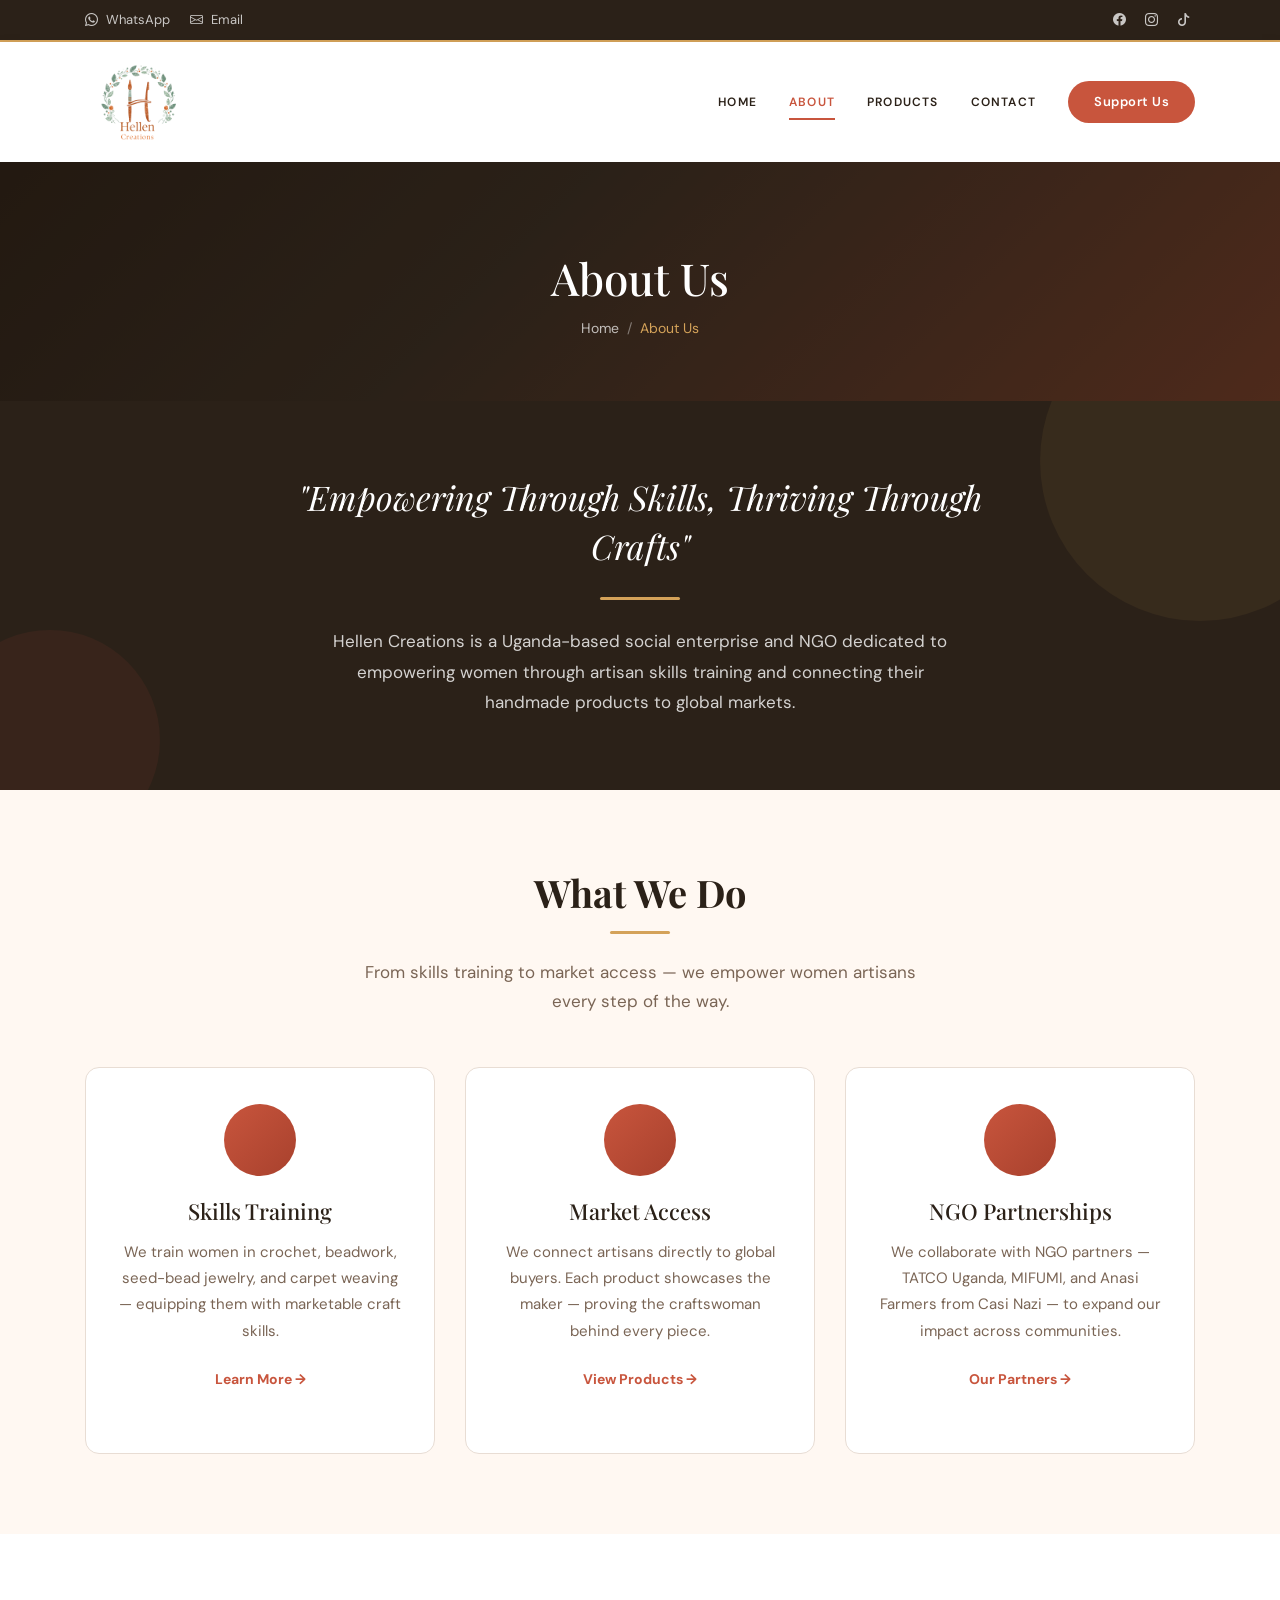
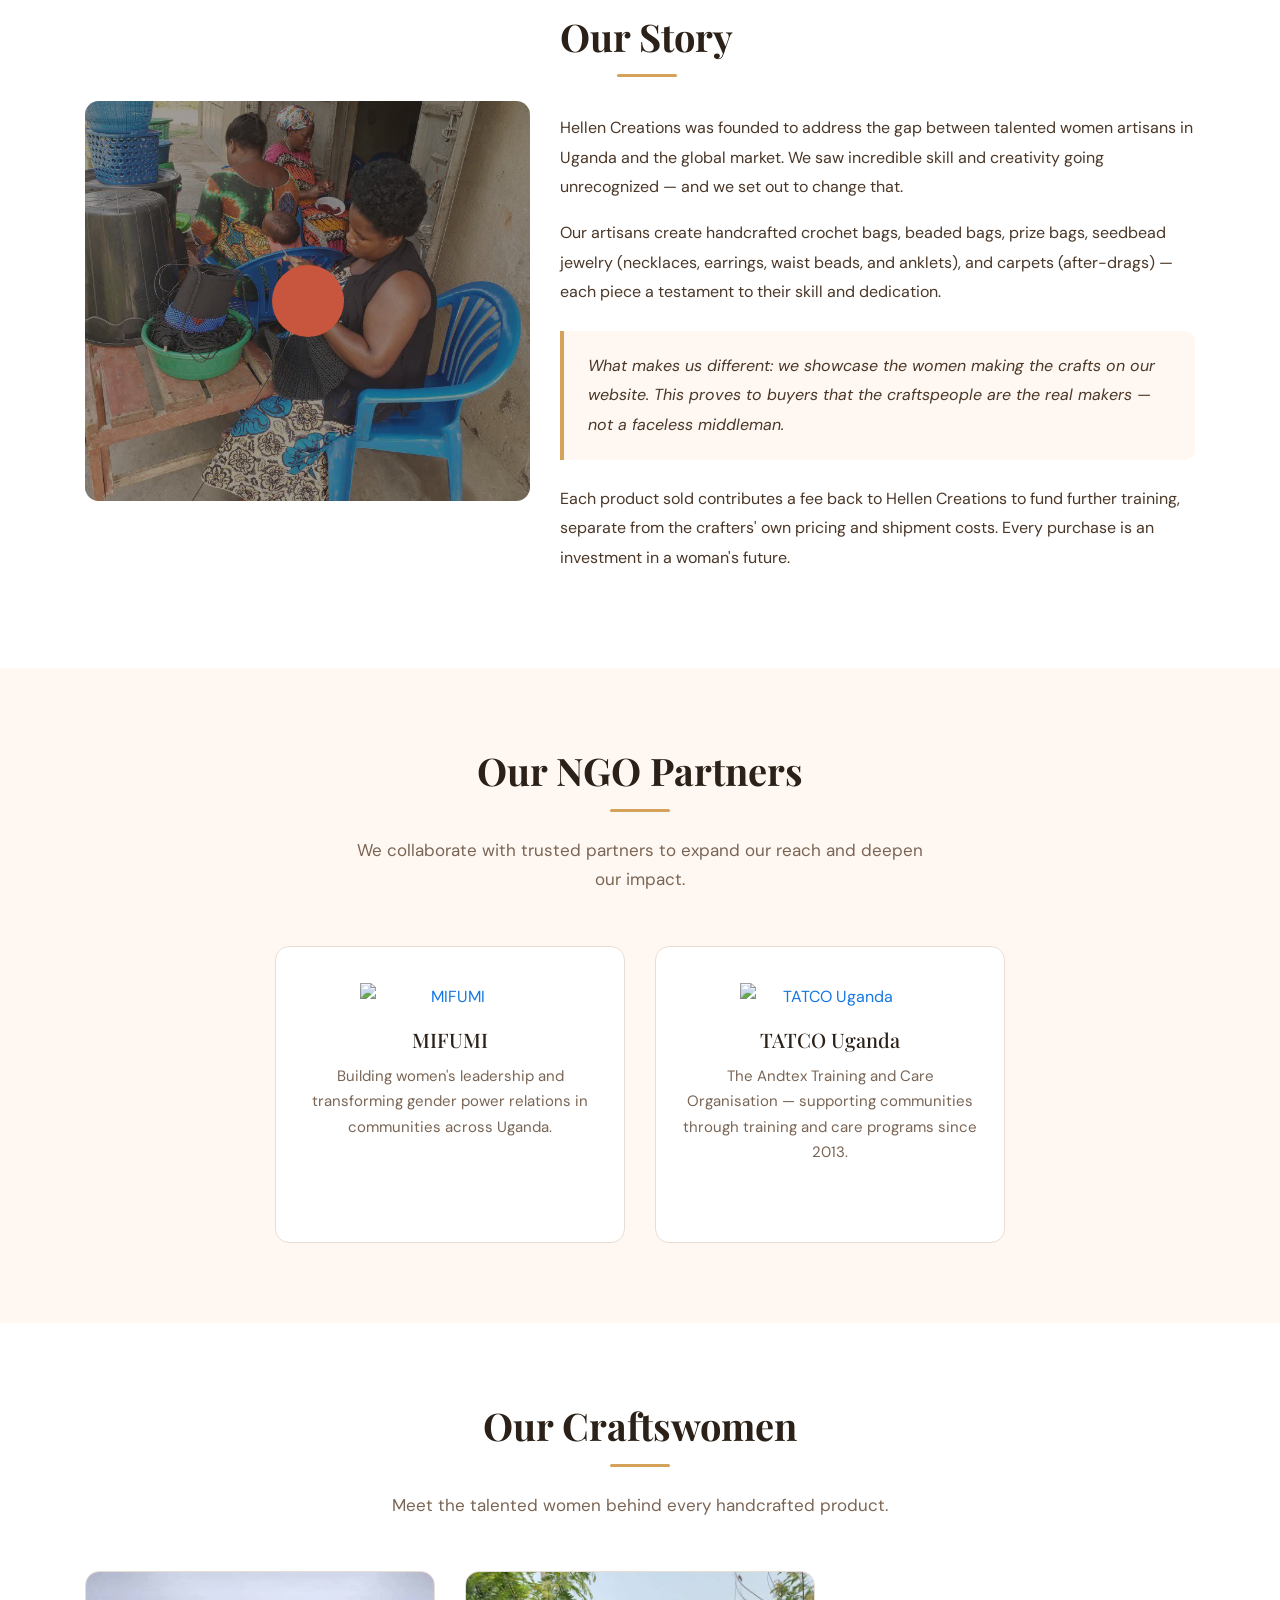
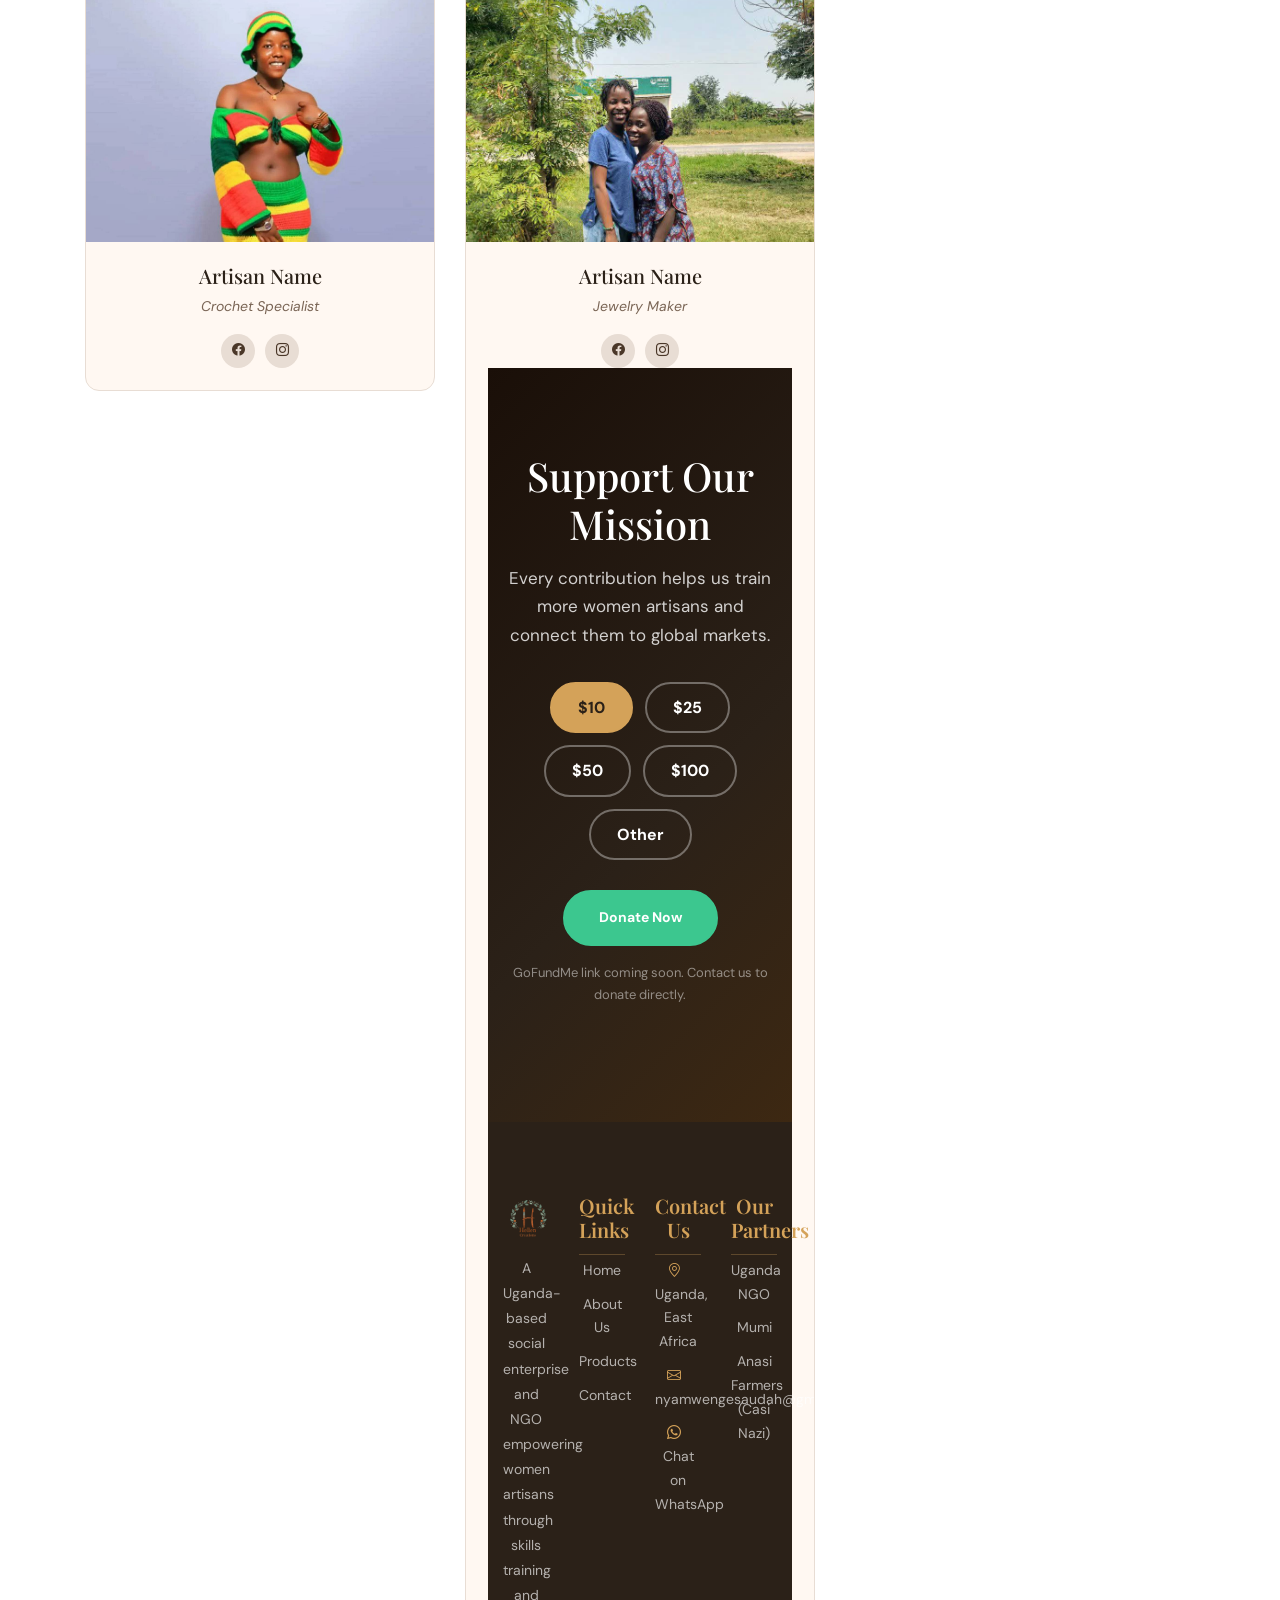
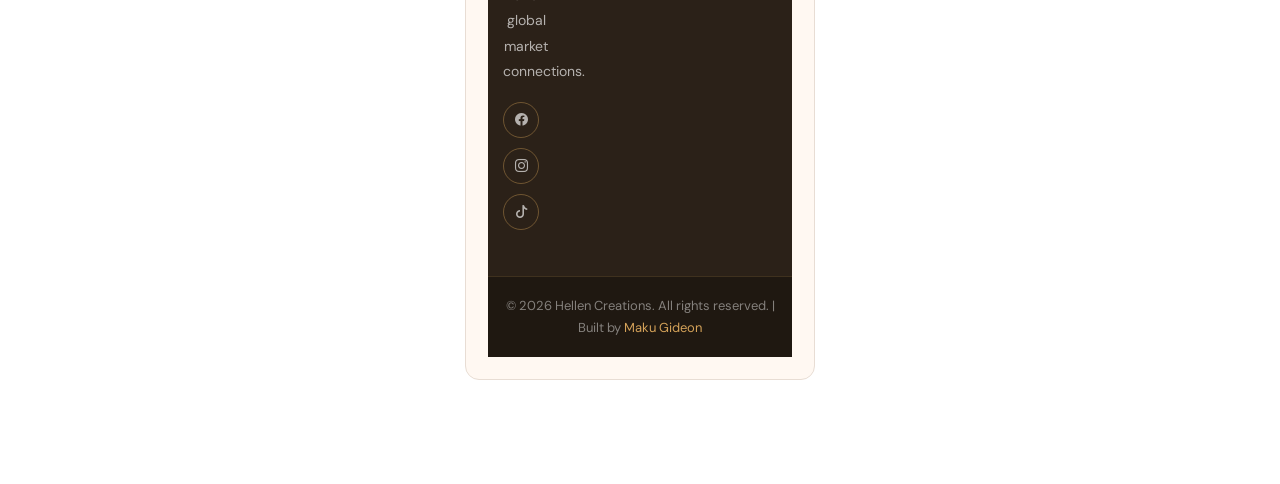
==== commit 9ebc5ef9: "update poducts & socials" ====
--- a/About.html
+++ b/About.html
@@ -31,8 +31,8 @@
     <div class="container">
       <div class="row align-items-center">
         <div class="col-md-7 d-flex align-items-center flex-wrap">
-          <a href="https://wa.me/256700474721"><i class="fab fa-whatsapp"></i> WhatsApp</a>
-          <a href="mailto:nyamwengesaudah@gmail.com"><i class="fas fa-envelope"></i> nyamwengesaudah@gmail.com</a>
+          <a href="https://wa.me/256700474721" aria-label="WhatsApp" title="Chat on WhatsApp"><i class="bi bi-whatsapp"></i> WhatsApp</a>
+          <a href="mailto:nyamwengesaudah@gmail.com" aria-label="Email" title="Send us an email"><i class="bi bi-envelope"></i> Email</a>
         </div>
         <div class="col-md-5 text-right top-social d-none d-md-flex justify-content-end align-items-center">
           <a href="https://www.facebook.com/nicki256" aria-label="Facebook" target="_blank" rel="noopener noreferrer"><i class="bi bi-facebook"></i></a>
@@ -243,15 +243,7 @@
               </div>
   <!-- / Craftswomen -->
 
-  <!-- ==================== CUSTOM ORDER BANNER ==================== -->
-  <section class="custom-order-banner p-0" style="padding:72px 0 !important;">
-    <div class="container">
-      <h2>Custom Orders Welcome</h2>
-      <p>Want something made to your specifications? Our artisans can create customized products based on your preferences — colors, sizes, patterns. Contact us directly to discuss your custom order.</p>
-      <a href="contact.html" class="boxed-btn4">Request a Custom Order</a>
-    </div>
-  </section>
-  <!-- / Custom Order Banner -->
+
 
   <!-- ==================== DONATION ==================== -->
   <section class="make_donation_area">
@@ -276,6 +268,7 @@
     <div class="container">
       <div class="row">
 
+        <!-- Col 1 -->
         <div class="col-lg-3 col-md-6 footer-widget">
           <a href="index.html">
             <img src="img/tp-logo-hc.png" alt="Hellen Creations" style="max-height:48px;"
@@ -289,6 +282,7 @@
           </div>
         </div>
 
+        <!-- Col 2 -->
         <div class="col-lg-3 col-md-6 footer-widget">
           <h4 class="footer-title">Quick Links</h4>
           <ul>
@@ -299,20 +293,31 @@
           </ul>
         </div>
 
+        <!-- Col 3 -->
         <div class="col-lg-3 col-md-6 footer-widget">
           <h4 class="footer-title">Contact Us</h4>
           <ul>
             <li><i class="bi bi-geo-alt" style="color:var(--hc-gold);margin-right:8px;"></i>Uganda, East Africa</li>
-            <li><a href="mailto:nyamwengesaudah@gmail.com"><i class="bi bi-envelope" style="color:var(--hc-gold);margin-right:8px;"></i>nyamwengesaudah@gmail.com</a></li>
-            <li><a href="https://wa.me/256700474721"><i class="bi bi-whatsapp" style="color:var(--hc-gold);margin-right:8px;"></i>Chat on WhatsApp</a></li>
+            <li>
+              <a href="mailto:nyamwengesaudah@gmail.com">
+                <i class="bi bi-envelope" style="color:var(--hc-gold);margin-right:8px;"></i>nyamwengesaudah@gmail.com
+              </a>
+            </li>
+            <li>
+              <a href="https://wa.me/256700474721">
+                <i class="bi bi-whatsapp" style="color:var(--hc-gold);margin-right:8px;"></i>Chat on WhatsApp
+              </a>
+            </li>
           </ul>
         </div>
 
+        <!-- Col 4 -->
         <div class="col-lg-3 col-md-6 footer-widget">
           <h4 class="footer-title">Our Partners</h4>
           <ul>
-            <li><a href="https://mifumi.org/" target="_blank" rel="noopener noreferrer">MIFUMI</a></li>
-            <li><a href="https://tatcoug.org/" target="_blank" rel="noopener noreferrer">TATCO Uganda</a></li>
+            <li>Uganda NGO</li>
+            <li>Mumi</li>
+            <li>Anasi Farmers (Casi Nazi)</li>
           </ul>
         </div>
 
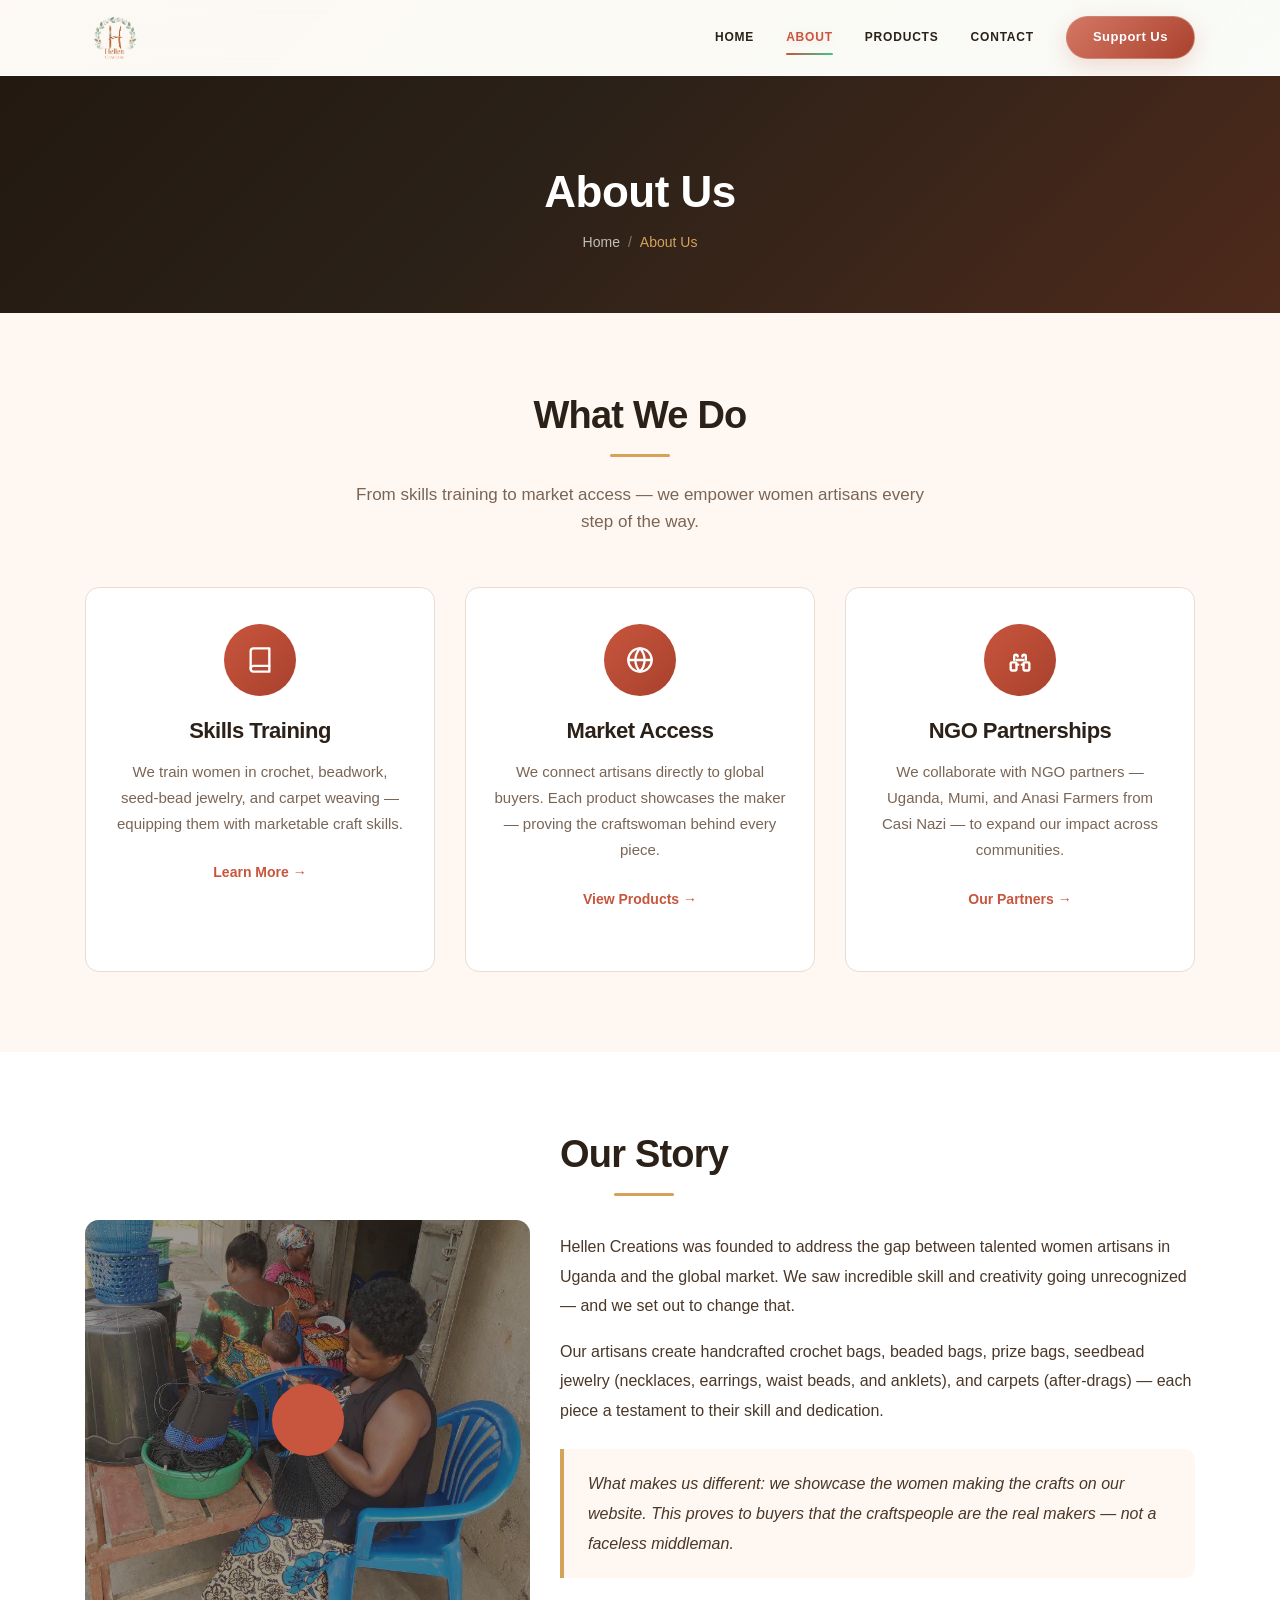
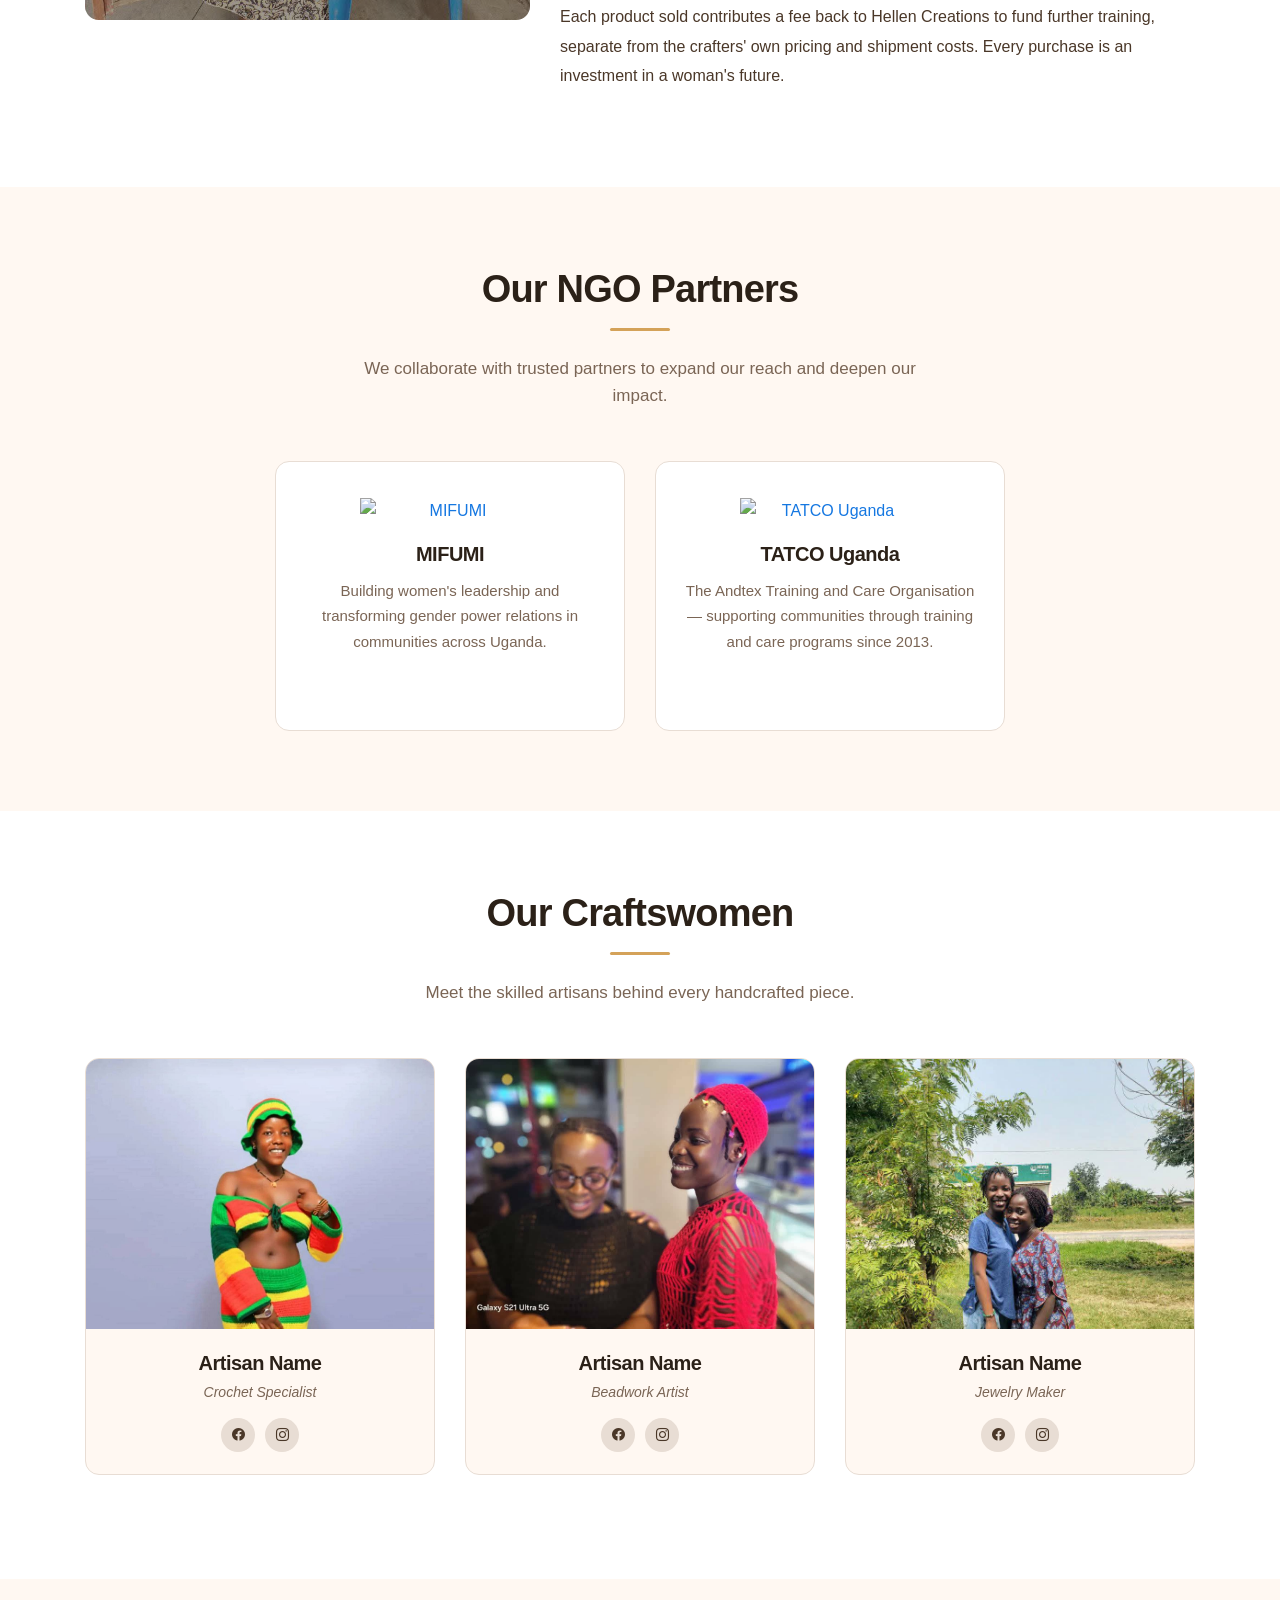
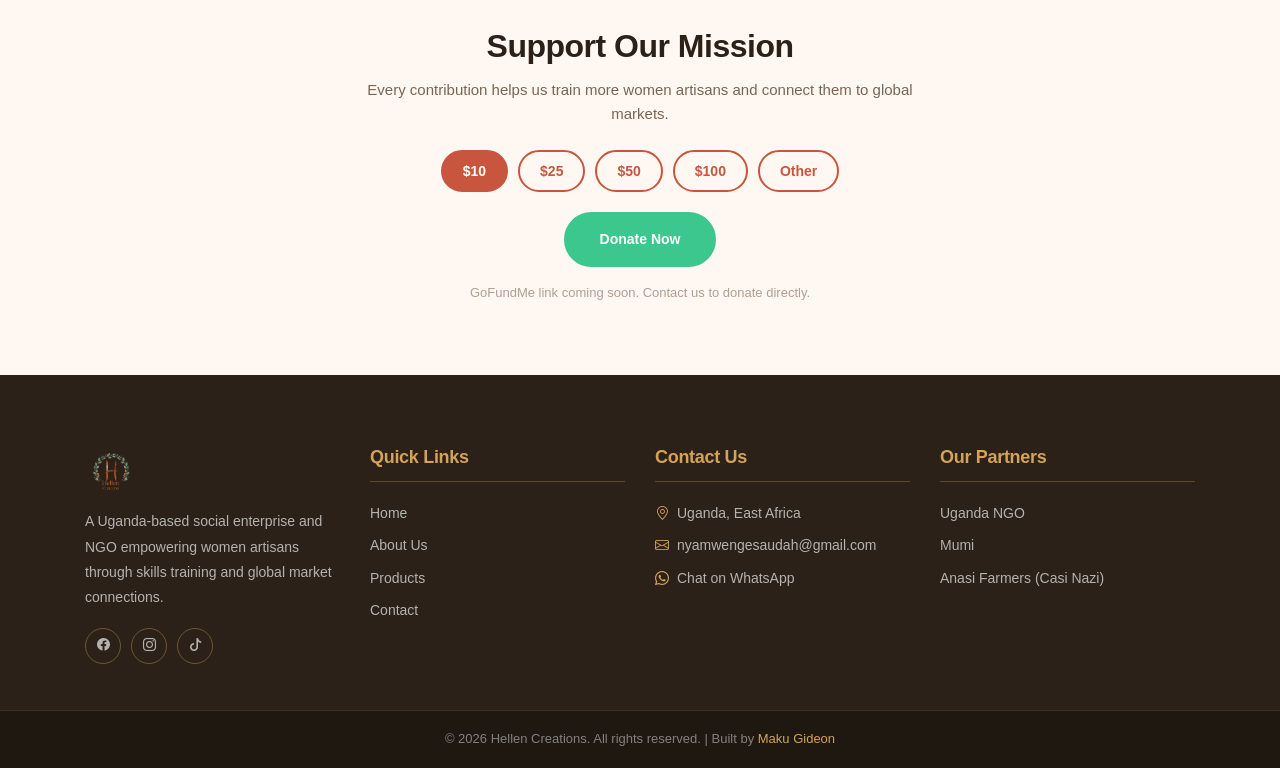
==== commit 3768e747: "style: Change donation section color to match NGO Partners section - Change background from dark bro" ====
--- a/About.html
+++ b/About.html
@@ -6,11 +6,6 @@
   <title>About Us | Hellen Creations</title>
   <meta name="description" content="Learn about Hellen Creations — a Uganda-based social enterprise empowering women artisans through skills training and global market access.">
 
-  <!-- Google Fonts -->
-  <link rel="preconnect" href="https://fonts.googleapis.com">
-  <link rel="preconnect" href="https://fonts.gstatic.com" crossorigin>
-  <link href="https://fonts.googleapis.com/css2?family=Playfair+Display:ital,wght@0,400;0,600;0,700;1,400;1,600&family=DM+Sans:opsz,wght@9..40,400;9..40,500;9..40,600;9..40,700&display=swap" rel="stylesheet">
-
   <!-- Bootstrap 4 -->
   <link rel="stylesheet" href="https://cdn.jsdelivr.net/npm/bootstrap@4.6.2/dist/css/bootstrap.min.css">
 
@@ -26,22 +21,7 @@
 </head>
 <body>
 
-  <!-- ==================== TOP BAR ==================== -->
-  <div class="top-bar">
-    <div class="container">
-      <div class="row align-items-center">
-        <div class="col-md-7 d-flex align-items-center flex-wrap">
-          <a href="https://wa.me/256700474721" aria-label="WhatsApp" title="Chat on WhatsApp"><i class="bi bi-whatsapp"></i> WhatsApp</a>
-          <a href="mailto:nyamwengesaudah@gmail.com" aria-label="Email" title="Send us an email"><i class="bi bi-envelope"></i> Email</a>
-        </div>
-        <div class="col-md-5 text-right top-social d-none d-md-flex justify-content-end align-items-center">
-          <a href="https://www.facebook.com/nicki256" aria-label="Facebook" target="_blank" rel="noopener noreferrer"><i class="bi bi-facebook"></i></a>
-          <a href="https://www.instagram.com/_hellenscreations_?igsh=b3hobHY1OXo5YTQ0" aria-label="Instagram" target="_blank" rel="noopener noreferrer"><i class="bi bi-instagram"></i></a>
-          <a href="https://tiktok.com/@hellens_creations" aria-label="TikTok" target="_blank" rel="noopener noreferrer"><i class="bi bi-tiktok"></i></a>
-        </div>
-      </div>
-    </div>
-  </div>
+  
 
   <!-- ==================== NAVIGATION ==================== -->
   <nav class="navbar navbar-expand-lg main-nav" id="mainNav">
@@ -80,17 +60,7 @@
   </div>
   <!-- / Breadcrumb -->
 
-  <!-- ==================== MISSION HIGHLIGHT ==================== -->
-  <section class="mission-highlight p-0" style="padding:72px 0 !important;">
-    <div class="container">
-      <p class="mission-quote">"Empowering Through Skills, Thriving Through Crafts"</p>
-      <div class="gold-divider"></div>
-      <p class="mission-body">
-        Hellen Creations is a Uganda-based social enterprise and NGO dedicated to empowering women through artisan skills training and connecting their handmade products to global markets.
-      </p>
-    </div>
-  </section>
-  <!-- / Mission Highlight -->
+  
 
   <!-- ==================== WHAT WE DO ==================== -->
   <section class="reson_area">
@@ -105,29 +75,55 @@
       </div>
       <div class="row">
 
+        <!-- Card 1 -->
         <div class="col-lg-4 col-md-6">
           <div class="single_reson">
-            <div class="icon-wrap"><i class="fas fa-hands"></i></div>
+            <div class="icon-wrap">
+              <!-- BookOpen Icon -->
+              <svg xmlns="http://www.w3.org/2000/svg" width="28" height="28" viewBox="0 0 24 24" fill="none" stroke="currentColor" stroke-width="2" stroke-linecap="round" stroke-linejoin="round">
+                <path d="M4 19.5A2.5 2.5 0 0 1 6.5 17H20"></path>
+                <path d="M6.5 2H20v20H6.5A2.5 2.5 0 0 1 4 19.5v-15A2.5 2.5 0 0 1 6.5 2z"></path>
+              </svg>
+            </div>
             <h4>Skills Training</h4>
             <p>We train women in crochet, beadwork, seed-bead jewelry, and carpet weaving — equipping them with marketable craft skills.</p>
             <a href="#our-story" class="learn-link">Learn More &rarr;</a>
           </div>
         </div>
 
+        <!-- Card 2 -->
         <div class="col-lg-4 col-md-6">
           <div class="single_reson">
-            <div class="icon-wrap"><i class="fas fa-globe-africa"></i></div>
+            <div class="icon-wrap">
+              <!-- Globe Icon -->
+              <svg xmlns="http://www.w3.org/2000/svg" width="28" height="28" viewBox="0 0 24 24" fill="none" stroke="currentColor" stroke-width="2" stroke-linecap="round" stroke-linejoin="round">
+                <circle cx="12" cy="12" r="10"></circle>
+                <path d="M2 12h20"></path>
+                <path d="M12 2a15.3 15.3 0 0 1 4 10 15.3 15.3 0 0 1-4 10 15.3 15.3 0 0 1-4-10 15.3 15.3 0 0 1 4-10z"></path>
+              </svg>
+            </div>
             <h4>Market Access</h4>
             <p>We connect artisans directly to global buyers. Each product showcases the maker — proving the craftswoman behind every piece.</p>
             <a href="products.html" class="learn-link">View Products &rarr;</a>
           </div>
         </div>
 
+        <!-- Card 3 -->
         <div class="col-lg-4 col-md-6">
           <div class="single_reson">
-            <div class="icon-wrap"><i class="fas fa-handshake"></i></div>
+            <div class="icon-wrap">
+              <!-- Handshake Icon -->
+              <svg xmlns="http://www.w3.org/2000/svg" width="28" height="28" viewBox="0 0 24 24" fill="none" stroke="currentColor" stroke-width="2" stroke-linecap="round" stroke-linejoin="round">
+                <path d="M17 12v-3c0-.82-.66-1.5-1.5-1.5S14 8.18 14 9"></path>
+                <path d="M7 12v-3c0-.82.66-1.5 1.5-1.5S10 8.18 10 9"></path>
+                <path d="M9 12h6"></path>
+                <path d="M9 16h1.5m3 0H15"></path>
+                <path d="M9 20c0 .55-.45 1-1 1H5c-.55 0-1-.45-1-1v-5c0-.55.45-1 1-1h3c.55 0 1 .45 1 1v5z"></path>
+                <path d="M15 20c0 .55.45 1 1 1h3c.55 0 1-.45 1-1v-5c0-.55-.45-1-1-1h-3c-.55 0-1 .45-1 1v5z"></path>
+              </svg>
+            </div>
             <h4>NGO Partnerships</h4>
-            <p>We collaborate with NGO partners — TATCO Uganda, MIFUMI, and Anasi Farmers from Casi Nazi — to expand our impact across communities.</p>
+            <p>We collaborate with NGO partners — Uganda, Mumi, and Anasi Farmers from Casi Nazi — to expand our impact across communities.</p>
             <a href="#partners" class="learn-link">Our Partners &rarr;</a>
           </div>
         </div>
@@ -206,18 +202,19 @@
   </section>
   <!-- / Our Partners -->
 
-  <!-- ==================== CRAFTSWOMEN ==================== -->
+    <!-- ==================== OUR CRAFTSWOMEN ==================== -->
   <section class="our_volunteer_area">
     <div class="container">
       <div class="row justify-content-center">
         <div class="col-lg-7">
           <div class="section-title">
             <h2>Our Craftswomen</h2>
-            <p>Meet the talented women behind every handcrafted product.</p>
+            <p>Meet the skilled artisans behind every handcrafted piece.</p>
           </div>
         </div>
       </div>
       <div class="row">
+
         <div class="col-lg-4 col-md-6">
           <div class="single_volunteer">
             <img src="img/photo_45_2026-03-17_14-40-14.jpg" alt="Crochet Specialist">
@@ -231,6 +228,21 @@
             </div>
           </div>
         </div>
+
+        <div class="col-lg-4 col-md-6">
+          <div class="single_volunteer">
+            <img src="img/photo_30_2026-03-17_14-40-14.jpg" alt="Beadwork Artist">
+            <div class="volunteer-info">
+              <h4>Artisan Name</h4>
+              <span>Beadwork Artist</span>
+              <div class="volunteer-social">
+                <a href="https://www.facebook.com/nicki256" aria-label="Facebook" target="_blank" rel="noopener noreferrer"><i class="bi bi-facebook"></i></a>
+                <a href="https://www.instagram.com/_hellenscreations_?igsh=b3hobHY1OXo5YTQ0" aria-label="Instagram" target="_blank" rel="noopener noreferrer"><i class="bi bi-instagram"></i></a>
+              </div>
+            </div>
+          </div>
+        </div>
+
         <div class="col-lg-4 col-md-6">
           <div class="single_volunteer">
             <img src="img/photo_60_2026-03-17_14-40-14.jpg" alt="Jewelry Maker">
@@ -241,8 +253,14 @@
                 <a href="https://www.facebook.com/nicki256" aria-label="Facebook" target="_blank" rel="noopener noreferrer"><i class="bi bi-facebook"></i></a>
                 <a href="https://www.instagram.com/_hellenscreations_?igsh=b3hobHY1OXo5YTQ0" aria-label="Instagram" target="_blank" rel="noopener noreferrer"><i class="bi bi-instagram"></i></a>
               </div>
-  <!-- / Craftswomen -->
-
+            </div>
+          </div>
+        </div>
+
+      </div>
+    </div>
+  </section>
+  <!-- / Our Craftswomen -->
 
 
   <!-- ==================== DONATION ==================== -->
@@ -272,7 +290,7 @@
         <div class="col-lg-3 col-md-6 footer-widget">
           <a href="index.html">
             <img src="img/tp-logo-hc.png" alt="Hellen Creations" style="max-height:48px;"
-                 onerror="this.outerHTML='<span style=\'font-family:Playfair Display,serif;font-size:20px;font-weight:700;color:#D4A259\'>Hellen Creations</span>'">
+                 onerror="this.outerHTML='<span style=\'font-family: -apple-system, BlinkMacSystemFont, SF Pro Display, Helvetica Neue, Arial, sans-serif;font-size:20px;font-weight:700;color:#D4A259\'>Hellen Creations</span>\'">
           </a>
           <p style="margin-top:14px;">A Uganda-based social enterprise and NGO empowering women artisans through skills training and global market connections.</p>
           <div class="footer-social">
--- a/css/hellen-overrides.css
+++ b/css/hellen-overrides.css
@@ -15,23 +15,32 @@
   --hc-text:         #4A3728;
   --hc-text-light:   #7A6555;
   --hc-border:       #E8DDD4;
+  
+  /* Apple SF Pro Font Stack */
+  --font-display: -apple-system, BlinkMacSystemFont, 'SF Pro Display', 'Helvetica Neue', Arial, sans-serif;
+  --font-text: -apple-system, BlinkMacSystemFont, 'SF Pro Text', 'Helvetica Neue', Arial, sans-serif;
 }
 
 /* ============ BASE ============ */
 *, *::before, *::after { box-sizing: border-box; }
 
 body {
-  font-family: 'DM Sans', sans-serif !important;
+  font-family: var(--font-text) !important;
   color: var(--hc-text) !important;
   background-color: var(--hc-light) !important;
   font-size: 16px;
-  line-height: 1.7;
+  line-height: 1.6;
+  font-weight: 400;
+  -webkit-font-smoothing: antialiased;
+  -moz-osx-font-smoothing: grayscale;
 }
 
 h1, h2, h3, h4, h5, h6,
 .h1, .h2, .h3, .h4, .h5, .h6 {
-  font-family: 'Playfair Display', serif !important;
+  font-family: var(--font-display) !important;
   color: var(--hc-dark) !important;
+  font-weight: 700;
+  letter-spacing: -0.5px;
 }
 
 p { color: var(--hc-text) !important; }
@@ -54,7 +63,8 @@
   font-size: 13px;
   margin-right: 20px;
   text-decoration: none;
-  font-family: 'DM Sans', sans-serif;
+  font-family: var(--font-text);
+  font-weight: 500;
 }
 
 .top-bar a i { margin-right: 5px; }
@@ -72,9 +82,22 @@
 
 /* ============ NAVIGATION ============ */
 .main-nav {
-  background-color: #fff !important;
-  box-shadow: 0 2px 12px rgba(43,33,24,0.08) !important;
+  background: rgba(255, 255, 255, 0.7) !important;
+  backdrop-filter: blur(12px) !important;
+  -webkit-backdrop-filter: blur(12px) !important;
+  border-bottom: 1px solid rgba(255, 255, 255, 0.3) !important;
+  box-shadow: 0 8px 32px rgba(43, 33, 24, 0.08) !important;
   padding: 0 !important;
+  position: relative;
+}
+
+.main-nav::before {
+  content: '';
+  position: absolute;
+  inset: 0;
+  background: linear-gradient(135deg, rgba(212, 162, 89, 0.05) 0%, rgba(60, 199, 143, 0.03) 100%);
+  pointer-events: none;
+  border-radius: 0;
 }
 
 .main-nav.sticky {
@@ -82,6 +105,10 @@
   top: 0; left: 0; right: 0;
   z-index: 1000;
   animation: slideDown 0.3s ease;
+  background: rgba(255, 255, 255, 0.75) !important;
+  backdrop-filter: blur(16px) !important;
+  -webkit-backdrop-filter: blur(16px) !important;
+  box-shadow: 0 12px 40px rgba(43, 33, 24, 0.12) !important;
 }
 
 @keyframes slideDown {
@@ -90,28 +117,29 @@
 }
 
 .navbar-brand img {
-  max-height: 110px;
+  max-height: 55px;
   display: block;
-  padding: 6px 0;
 }
 
 .navbar-brand-text {
-  font-family: 'Playfair Display', serif !important;
+  font-family: var(--font-display) !important;
   font-size: 22px;
   font-weight: 700;
   color: var(--hc-primary) !important;
   text-decoration: none;
+  letter-spacing: -0.3px;
 }
 
 .navbar-nav .nav-link {
-  font-family: 'DM Sans', sans-serif !important;
+  font-family: var(--font-text) !important;
   font-size: 12px !important;
   font-weight: 600 !important;
-  letter-spacing: 1.2px !important;
+  letter-spacing: 0.8px !important;
   text-transform: uppercase !important;
   color: var(--hc-dark) !important;
   padding: 28px 16px !important;
   position: relative;
+  transition: color 0.3s ease !important;
 }
 
 .navbar-nav .nav-link::after {
@@ -119,14 +147,16 @@
   position: absolute;
   bottom: 20px; left: 16px; right: 16px;
   height: 2px;
-  background-color: var(--hc-primary);
+  background: linear-gradient(90deg, var(--hc-primary), var(--hc-accent));
   transform: scaleX(0);
-  transition: transform 0.2s;
+  transition: transform 0.3s ease;
+  border-radius: 1px;
 }
 
 .navbar-nav .nav-link:hover,
 .navbar-nav .nav-link.active {
   color: var(--hc-primary) !important;
+  text-shadow: 0 2px 8px rgba(200, 85, 61, 0.15);
 }
 
 .navbar-nav .nav-link:hover::after,
@@ -135,24 +165,37 @@
 }
 
 .btn-support {
-  background-color: var(--hc-primary) !important;
+  background: linear-gradient(135deg, var(--hc-primary), var(--hc-primary-dark)) !important;
   color: #fff !important;
   border-radius: 30px !important;
   padding: 10px 26px !important;
-  font-family: 'DM Sans', sans-serif !important;
+  font-family: var(--font-text) !important;
   font-weight: 600 !important;
   font-size: 13px !important;
   letter-spacing: 0.5px !important;
-  border: none !important;
+  border: 1px solid rgba(255, 255, 255, 0.3) !important;
   text-decoration: none;
   display: inline-block;
-  transition: background-color 0.2s, transform 0.2s !important;
+  transition: all 0.3s ease !important;
+  box-shadow: 0 8px 24px rgba(200, 85, 61, 0.2) !important;
+  position: relative;
+  overflow: hidden;
+}
+
+.btn-support::before {
+  content: '';
+  position: absolute;
+  inset: 0;
+  background: linear-gradient(135deg, rgba(255, 255, 255, 0.2) 0%, transparent 100%);
+  pointer-events: none;
 }
 
 .btn-support:hover {
-  background-color: var(--hc-primary-dark) !important;
-  color: #fff !important;
-  transform: translateY(-1px);
+  background: linear-gradient(135deg, var(--hc-primary-dark), var(--hc-primary)) !important;
+  color: #fff !important;
+  transform: translateY(-2px);
+  box-shadow: 0 12px 32px rgba(200, 85, 61, 0.35) !important;
+  border-color: rgba(255, 255, 255, 0.4) !important;
 }
 
 .navbar-toggler {
@@ -194,10 +237,10 @@
 
 .slider-subtitle {
   display: inline-block;
-  font-family: 'DM Sans', sans-serif !important;
+  font-family: var(--font-text) !important;
   font-size: 12px;
   font-weight: 700;
-  letter-spacing: 2.5px;
+  letter-spacing: 2px;
   text-transform: uppercase;
   color: var(--hc-gold) !important;
   border: 1px solid var(--hc-gold);
@@ -207,12 +250,14 @@
 }
 
 .slider-content h3 {
-  font-family: 'Playfair Display', serif !important;
+  font-family: var(--font-display) !important;
   font-size: 54px !important;
   line-height: 1.15 !important;
   color: #fff !important;
   margin-bottom: 20px !important;
   max-width: 620px;
+  font-weight: 700 !important;
+  letter-spacing: -1px !important;
 }
 
 .slider-content p {
@@ -220,8 +265,9 @@
   font-size: 17px !important;
   max-width: 520px;
   margin-bottom: 36px;
-  font-family: 'DM Sans', sans-serif !important;
-  line-height: 1.75;
+  font-family: var(--font-text) !important;
+  line-height: 1.7;
+  font-weight: 400;
 }
 
 /* ============ BUTTONS ============ */
@@ -232,7 +278,7 @@
   border: 2px solid var(--hc-primary) !important;
   border-radius: 30px !important;
   padding: 14px 34px !important;
-  font-family: 'DM Sans', sans-serif !important;
+  font-family: var(--font-text) !important;
   font-weight: 700 !important;
   font-size: 14px !important;
   letter-spacing: 0.5px;
@@ -260,7 +306,7 @@
   border: 2px solid var(--hc-accent) !important;
   border-radius: 30px !important;
   padding: 14px 34px !important;
-  font-family: 'DM Sans', sans-serif !important;
+  font-family: var(--font-text) !important;
   font-weight: 700 !important;
   font-size: 14px !important;
   display: inline-block;
@@ -317,13 +363,14 @@
 }
 
 .section-title h2 {
-  font-family: 'Playfair Display', serif !important;
+  font-family: var(--font-display) !important;
   font-size: 38px !important;
   font-weight: 700 !important;
   color: var(--hc-dark) !important;
   position: relative;
   display: inline-block;
   padding-bottom: 18px;
+  letter-spacing: -0.8px;
 }
 
 .section-title h2::after {
@@ -377,6 +424,13 @@
 .single_reson .icon-wrap i {
   color: #fff !important;
   font-size: 28px;
+}
+
+.single_reson .icon-wrap svg {
+  width: 28px;
+  height: 28px;
+  color: #fff;
+  stroke: #fff;
 }
 
 .single_reson h4 { font-size: 22px !important; margin-bottom: 14px !important; }
@@ -486,7 +540,7 @@
 
 .product-price {
   display: block;
-  font-family: 'DM Sans', sans-serif !important;
+  font-family: var(--font-text) !important;
   font-size: 22px !important;
   font-weight: 800 !important;
   color: var(--hc-primary) !important;
@@ -506,7 +560,7 @@
   border: 2px solid var(--hc-primary) !important;
   border-radius: 30px !important;
   padding: 8px 22px !important;
-  font-family: 'DM Sans', sans-serif !important;
+  font-family: var(--font-text) !important;
   font-weight: 700 !important;
   font-size: 13px !important;
   text-decoration: none;
@@ -532,17 +586,18 @@
 .single_counter { text-align: center; padding: 20px; }
 
 .single_counter .counter-number {
-  font-family: 'Playfair Display', serif !important;
+  font-family: var(--font-display) !important;
   font-size: 58px !important;
   font-weight: 700 !important;
   color: var(--hc-gold) !important;
   line-height: 1;
   display: block;
+  letter-spacing: -1px;
 }
 
 .single_counter h4,
 .single_counter .counter-label {
-  font-family: 'DM Sans', sans-serif !important;
+  font-family: var(--font-text) !important;
   font-size: 13px !important;
   color: rgba(255,255,255,0.75) !important;
   text-transform: uppercase;
@@ -622,9 +677,16 @@
 
 .news-thumb {
   background: linear-gradient(135deg, var(--hc-dark), #5A3520);
+  background-size: cover;
+  background-position: center;
   height: 200px;
-  display: flex; align-items: center; justify-content: center;
-  color: var(--hc-gold); font-size: 44px;
+  display: flex;
+  align-items: center;
+  justify-content: center;
+  color: var(--hc-gold);
+  font-size: 44px;
+  position: relative;
+  overflow: hidden;
 }
 
 .news-body { padding: 24px; }
@@ -647,46 +709,46 @@
 
 /* ============ DONATION SECTION ============ */
 .make_donation_area {
-  background: linear-gradient(135deg, #1a0f08 0%, var(--hc-dark) 60%, #3D2812 100%) !important;
-  padding: 84px 0;
+  background-color: var(--hc-light) !important;
+  padding: 48px 0;
   text-align: center;
 }
 
 .make_donation_area h2 {
-  color: #fff !important;
-  font-size: 40px !important;
-  margin-bottom: 16px !important;
+  color: var(--hc-dark) !important;
+  font-size: 32px !important;
+  margin-bottom: 12px !important;
 }
 
 .make_donation_area > .container > p {
-  color: rgba(255,255,255,0.80) !important;
-  font-size: 17px;
+  color: var(--hc-text-light) !important;
+  font-size: 15px;
   max-width: 560px;
-  margin: 0 auto 32px;
+  margin: 0 auto 24px;
 }
 
 .donation-amounts {
   display: flex; justify-content: center; flex-wrap: wrap;
-  gap: 12px; margin-bottom: 30px;
+  gap: 10px; margin-bottom: 20px;
 }
 
 .donation-amt-btn {
   background: transparent;
-  border: 2px solid rgba(255,255,255,0.35);
-  color: #fff;
+  border: 2px solid var(--hc-primary);
+  color: var(--hc-primary);
   border-radius: 30px;
-  padding: 10px 26px;
-  font-family: 'DM Sans', sans-serif;
-  font-weight: 700; font-size: 16px;
+  padding: 8px 20px;
+  font-family: var(--font-text);
+  font-weight: 700; font-size: 14px;
   cursor: pointer;
   transition: all 0.2s;
 }
 
 .donation-amt-btn:hover,
 .donation-amt-btn.active {
-  background-color: var(--hc-gold);
-  border-color: var(--hc-gold);
-  color: var(--hc-dark);
+  background-color: var(--hc-primary);
+  border-color: var(--hc-primary);
+  color: #fff;
 }
 
 /* ============ BREADCRUMB ============ */
@@ -741,14 +803,27 @@
 
 .footer-widget { margin-bottom: 36px; }
 
+.footer-widget > a .navbar-brand-text,
+.footer-widget > a {
+  color: var(--hc-gold) !important;
+  text-decoration: none;
+  display: inline-block;
+}
+
+.footer-widget > a:hover .navbar-brand-text {
+  opacity: 0.85;
+  transition: opacity 0.2s ease;
+}
+
 .footer-title {
-  font-family: 'Playfair Display', serif !important;
+  font-family: var(--font-display) !important;
   color: var(--hc-gold) !important;
   font-size: 18px !important;
   font-weight: 600 !important;
   margin-bottom: 20px !important;
   padding-bottom: 12px !important;
   border-bottom: 1px solid rgba(212,162,89,0.3) !important;
+  letter-spacing: -0.3px;
 }
 
 .footer-widget p {
@@ -842,7 +917,7 @@
 }
 
 .mission-quote {
-  font-family: 'Playfair Display', serif !important;
+  font-family: var(--font-display) !important;
   font-style: italic !important;
   font-size: 34px !important;
   line-height: 1.45 !important;
@@ -850,6 +925,8 @@
   max-width: 720px;
   margin: 0 auto 26px;
   position: relative; z-index: 1;
+  font-weight: 500;
+  letter-spacing: -0.5px;
 }
 
 .gold-divider {
@@ -981,125 +1058,37 @@
 /* ============ PRODUCTS PAGE — PRODUCT GRID ============ */
 .products-area { background-color: var(--hc-light) !important; }
 
-/* Filter tabs */
-.product-filters {
-  display: flex; justify-content: center; flex-wrap: wrap;
-  gap: 8px; margin-bottom: 36px;
-}
-
-.filter-btn {
-  background: #fff;
-  border: 2px solid var(--hc-border);
-  border-radius: 30px;
-  padding: 8px 22px;
-  font-family: 'DM Sans', sans-serif;
-  font-size: 13px; font-weight: 600;
-  color: var(--hc-text);
-  cursor: pointer;
-  transition: all 0.2s;
-}
-
-.filter-btn:hover,
-.filter-btn.active {
-  background-color: var(--hc-primary);
-  border-color: var(--hc-primary);
-  color: #fff;
-}
-
-/* Compact gallery cards */
 .product-card {
   background: #fff !important;
   border: 1px solid var(--hc-border) !important;
-  border-radius: 10px !important;
+  border-radius: 14px !important;
   overflow: hidden;
-  transition: transform 0.3s, box-shadow 0.3s !important;
-  margin-bottom: 20px;
-  height: calc(100% - 20px);
-  position: relative;
+  transition: transform 0.25s, box-shadow 0.25s !important;
+  margin-bottom: 28px;
+  height: calc(100% - 28px);
 }
 
 .product-card:hover {
-  transform: translateY(-6px) !important;
-  box-shadow: 0 16px 40px rgba(43,33,24,0.15) !important;
+  transform: translateY(-4px) !important;
+  box-shadow: 0 14px 36px rgba(43,33,24,0.13) !important;
 }
 
 .product-card .product-img {
-  width: 100%; height: 200px;
+  width: 100%; height: 240px;
   object-fit: cover; display: block;
-  transition: transform 0.4s;
-}
-
-.product-card:hover .product-img {
-  transform: scale(1.05);
-}
-
-.product-card .img-wrap {
-  overflow: hidden;
-  position: relative;
-}
-
-.product-card .img-wrap .product-badge {
-  position: absolute;
-  top: 10px; left: 10px;
-  background-color: var(--hc-primary);
-  color: #fff;
-  font-size: 11px; font-weight: 700;
-  padding: 3px 10px;
-  border-radius: 20px;
-  z-index: 2;
-  letter-spacing: 0.5px;
-}
-
-.product-card .product-body {
-  padding: 14px 16px 16px;
-}
+}
+
+.product-card .product-body { padding: 22px; }
 
 .product-card .product-body h4 {
-  font-size: 16px !important;
-  margin-bottom: 4px !important;
-  line-height: 1.3 !important;
-}
-
-.product-card .product-body .product-price {
-  font-size: 17px !important;
-  margin-bottom: 6px;
+  font-size: 20px !important;
+  margin-bottom: 6px !important;
 }
 
 .product-card .product-body p {
-  font-size: 13px !important;
+  font-size: 14px !important;
   color: var(--hc-text-light) !important;
-  line-height: 1.55; margin-bottom: 0;
-  display: -webkit-box;
-  -webkit-line-clamp: 2;
-  -webkit-box-orient: vertical;
-  overflow: hidden;
-}
-
-.product-card .btn-inquire {
-  padding: 6px 18px !important;
-  font-size: 12px !important;
-  margin-top: 8px;
-}
-
-/* 4 columns on desktop for compact grid */
-.products-grid .col-product {
-  flex: 0 0 25%; max-width: 25%;
-  padding: 0 10px;
-}
-
-@media (max-width: 991px) {
-  .products-grid .col-product { flex: 0 0 33.333%; max-width: 33.333%; }
-}
-
-@media (max-width: 767px) {
-  .products-grid .col-product { flex: 0 0 50%; max-width: 50%; }
-  .product-card .product-img { height: 160px; }
-}
-
-@media (max-width: 480px) {
-  .products-grid .col-product { flex: 0 0 50%; max-width: 50%; padding: 0 6px; }
-  .product-card .product-body { padding: 10px 12px 12px; }
-  .product-card .product-body h4 { font-size: 14px !important; }
+  line-height: 1.65; margin-bottom: 0;
 }
 
 /* ============ HOW TO ORDER ============ */
@@ -1114,8 +1103,9 @@
   display: flex; align-items: center; justify-content: center;
   margin: 0 auto 18px;
   color: #fff;
-  font-family: 'Playfair Display', serif;
+  font-family: var(--font-display);
   font-size: 22px; font-weight: 700;
+  letter-spacing: -0.3px;
 }
 
 .order-step h4 { font-size: 20px !important; margin-bottom: 10px !important; }
@@ -1179,7 +1169,7 @@
   border: 1px solid var(--hc-border) !important;
   border-radius: 8px !important;
   padding: 12px 16px !important;
-  font-family: 'DM Sans', sans-serif !important;
+  font-family: var(--font-text) !important;
   font-size: 15px !important;
   color: var(--hc-text) !important;
   background-color: var(--hc-light) !important;
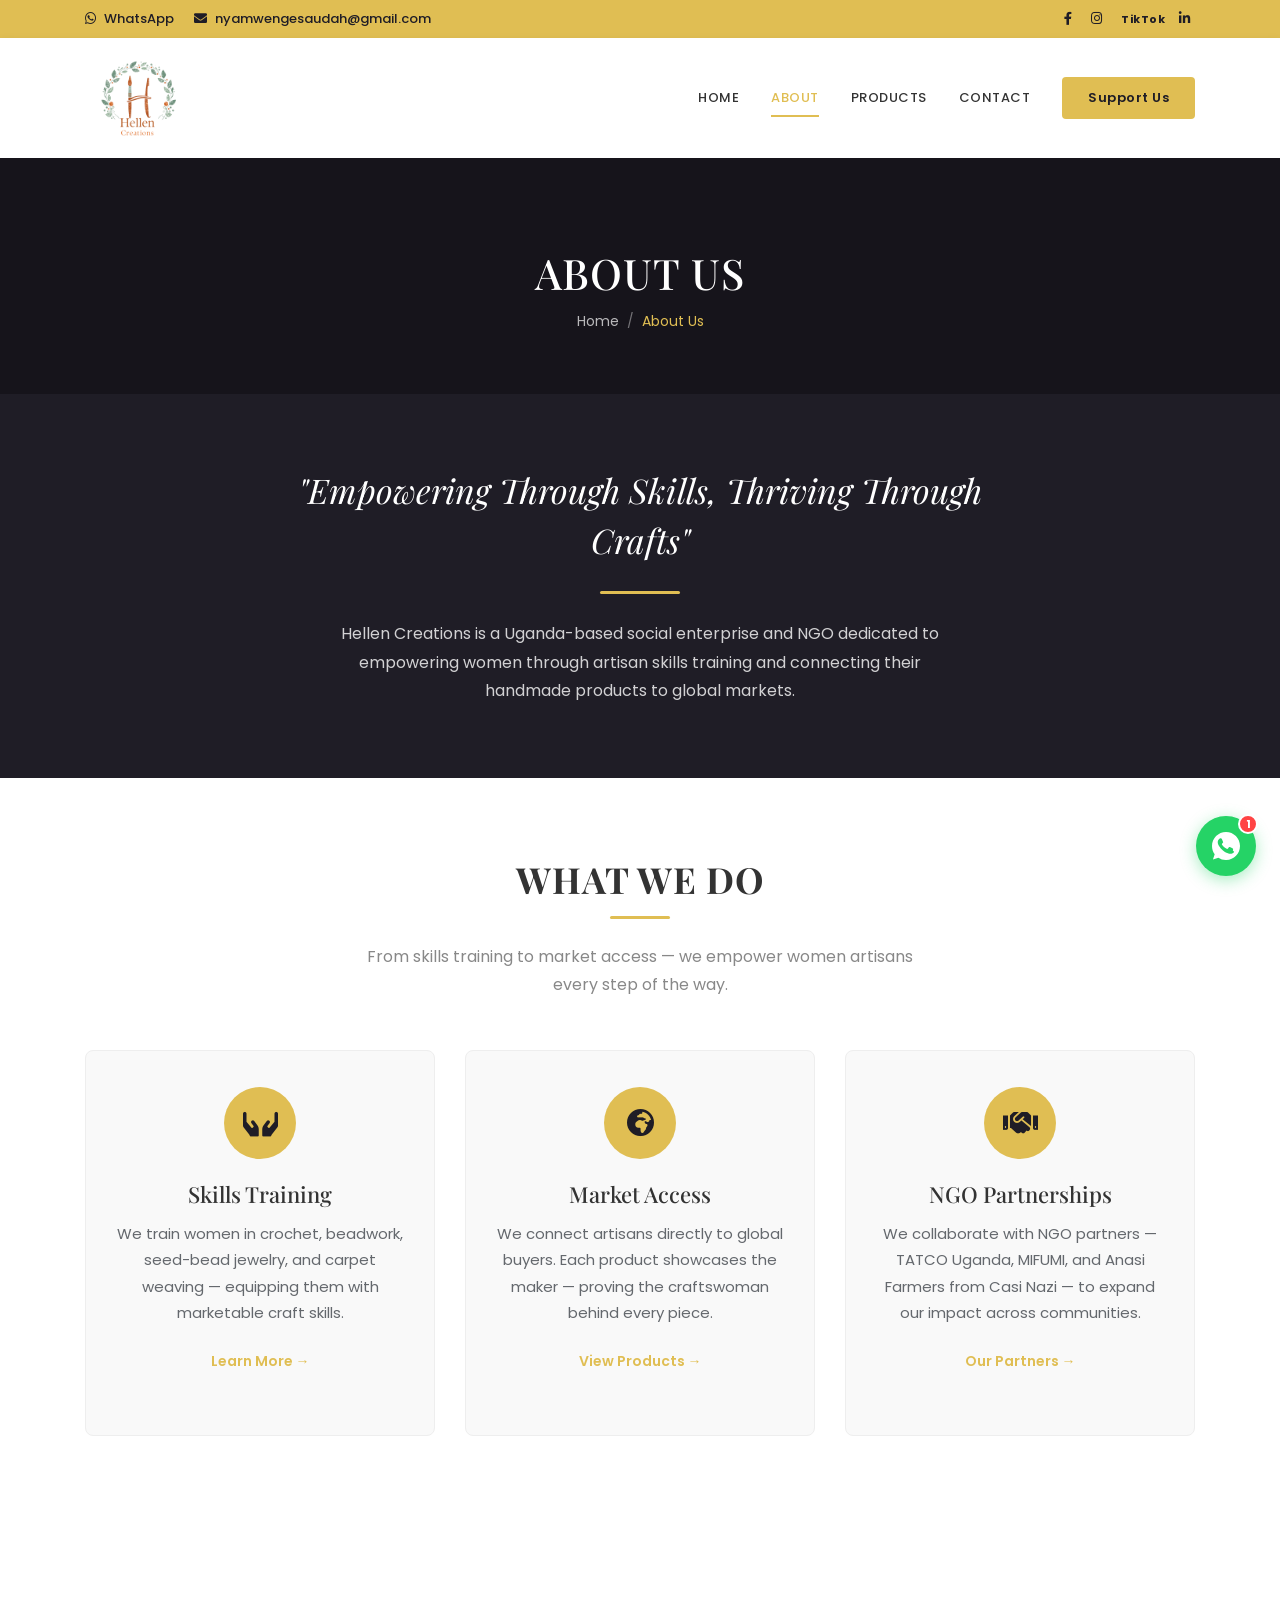
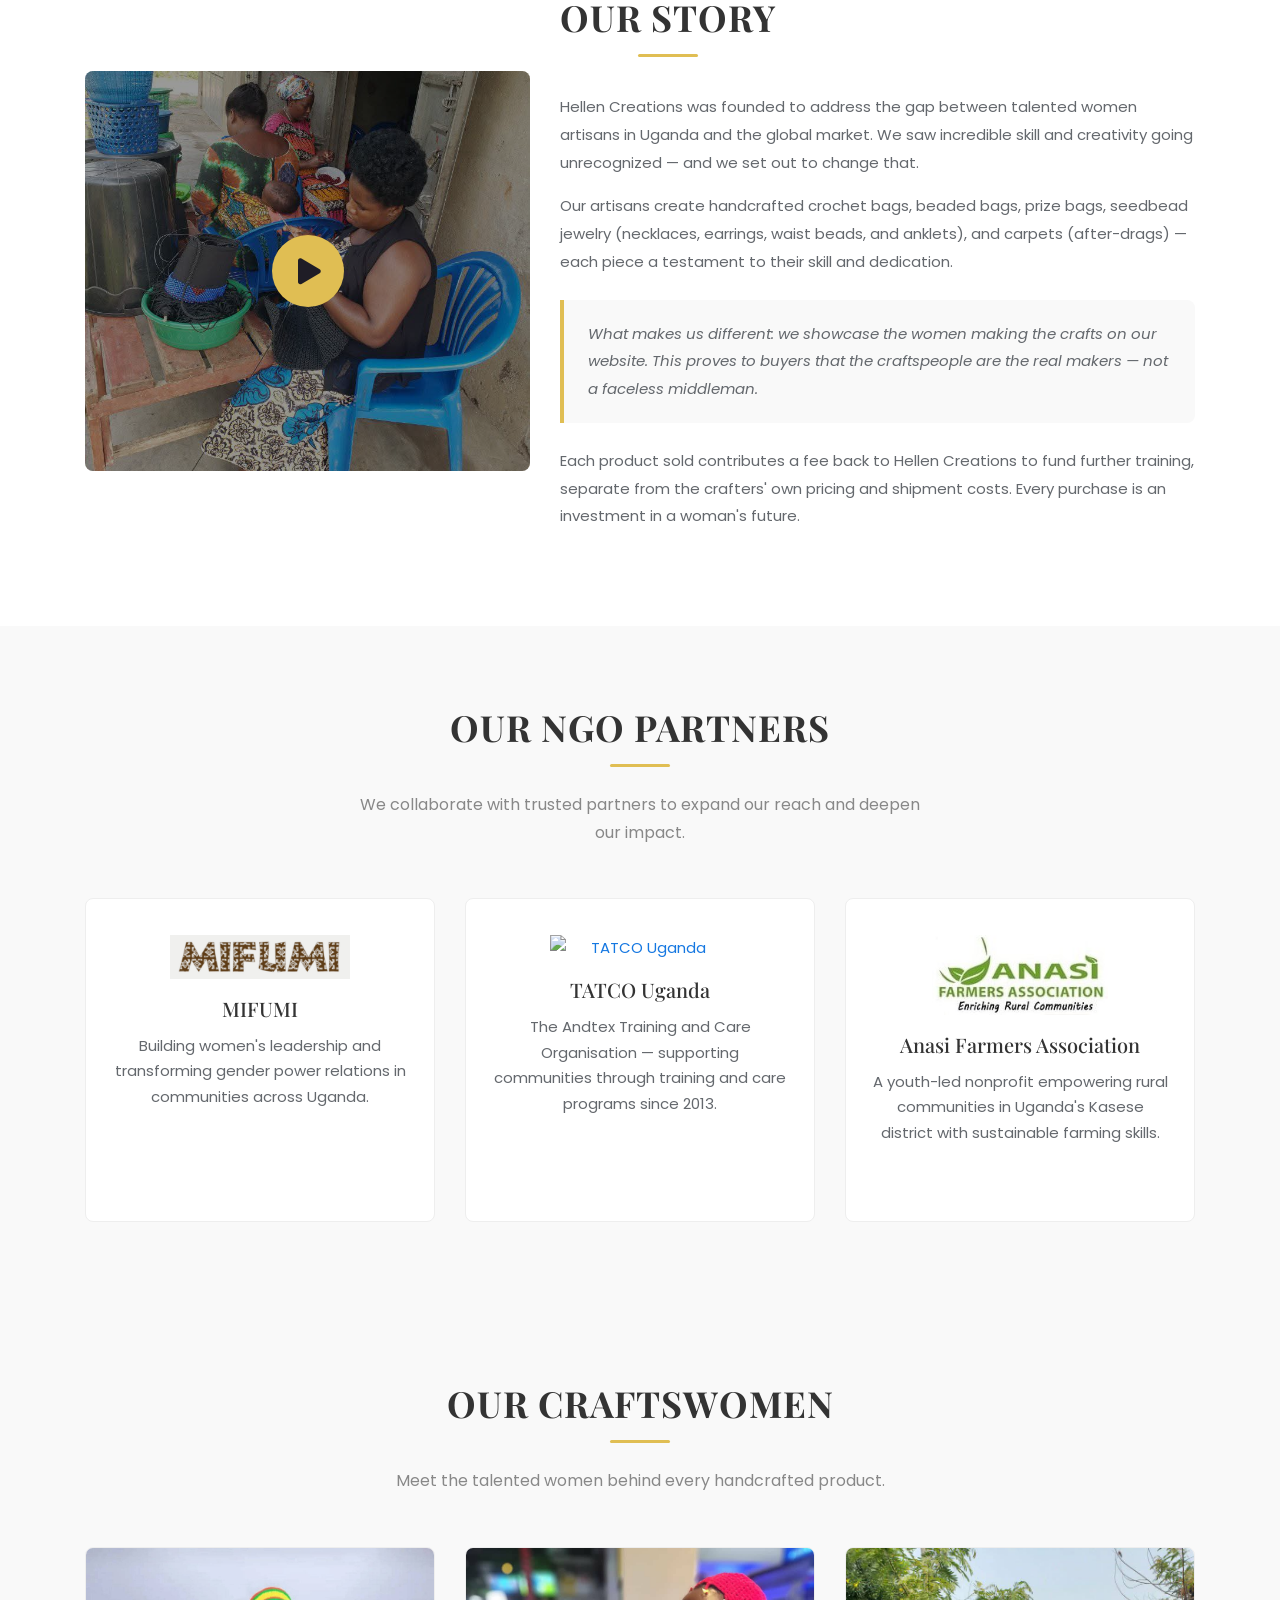
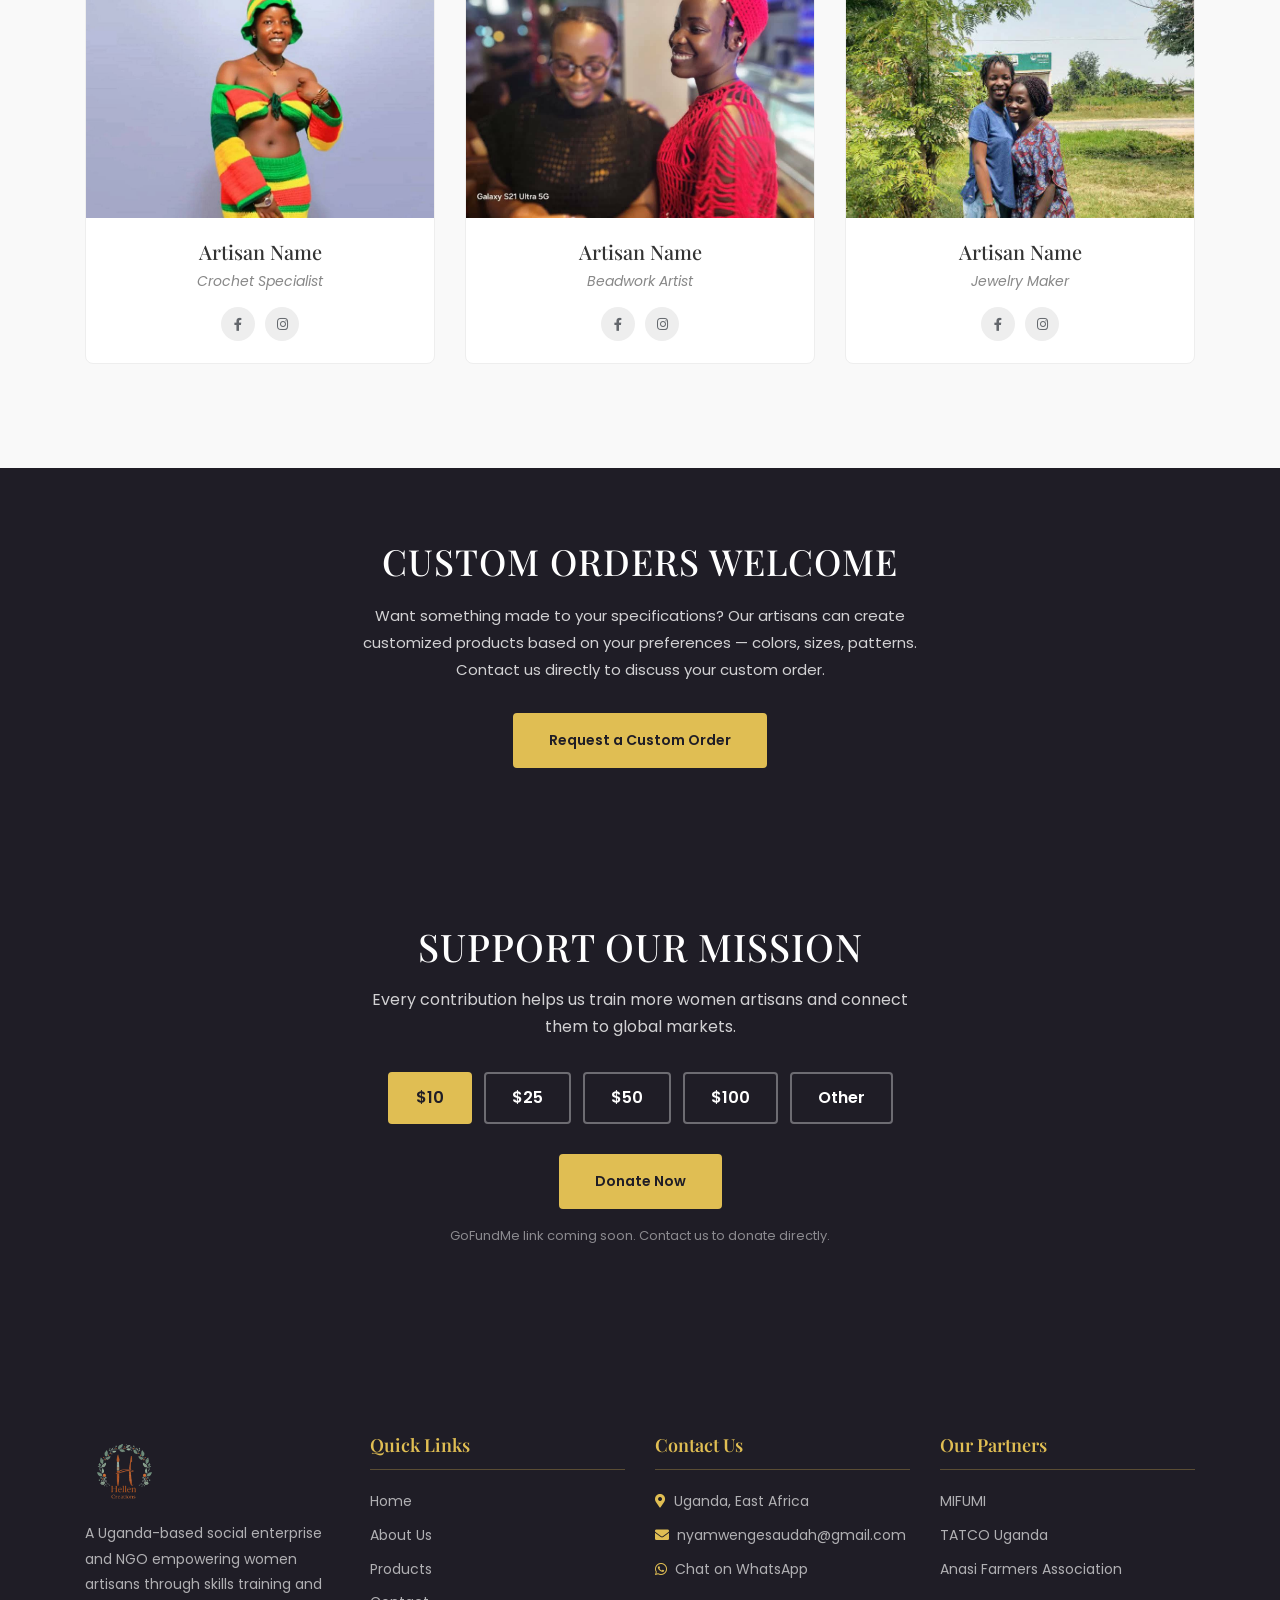
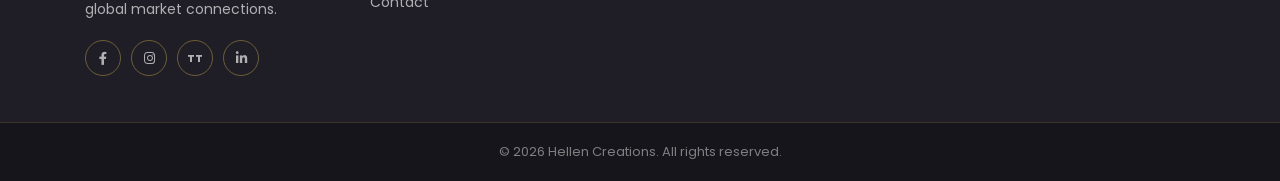
==== commit 200201a8: "quick fix" ====
--- a/About.html
+++ b/About.html
@@ -6,11 +6,16 @@
   <title>About Us | Hellen Creations</title>
   <meta name="description" content="Learn about Hellen Creations — a Uganda-based social enterprise empowering women artisans through skills training and global market access.">
 
+  <!-- Google Fonts -->
+  <link rel="preconnect" href="https://fonts.googleapis.com">
+  <link rel="preconnect" href="https://fonts.gstatic.com" crossorigin>
+  <link href="https://fonts.googleapis.com/css2?family=Playfair+Display:ital,wght@0,400;0,600;0,700;1,400;1,600&family=Poppins:wght@300;400;500;600;700;900&display=swap" rel="stylesheet">
+
   <!-- Bootstrap 4 -->
   <link rel="stylesheet" href="https://cdn.jsdelivr.net/npm/bootstrap@4.6.2/dist/css/bootstrap.min.css">
 
-  <!-- Bootstrap Icons -->
-  <link rel="stylesheet" href="https://cdn.jsdelivr.net/npm/bootstrap-icons@1.11.3/font/bootstrap-icons.css">
+  <!-- Font Awesome 5 -->
+  <link rel="stylesheet" href="https://cdnjs.cloudflare.com/ajax/libs/font-awesome/5.15.4/css/all.min.css">
 
   <!-- Owl Carousel 2 -->
   <link rel="stylesheet" href="https://cdnjs.cloudflare.com/ajax/libs/OwlCarousel2/2.3.4/assets/owl.carousel.min.css">
@@ -21,7 +26,23 @@
 </head>
 <body>
 
-  
+  <!-- ==================== TOP BAR ==================== -->
+  <div class="top-bar">
+    <div class="container">
+      <div class="row align-items-center">
+        <div class="col-md-7 d-flex align-items-center flex-wrap">
+          <a href="https://wa.me/256700474721"><i class="fab fa-whatsapp"></i> WhatsApp</a>
+          <a href="mailto:nyamwengesaudah@gmail.com"><i class="fas fa-envelope"></i> nyamwengesaudah@gmail.com</a>
+        </div>
+        <div class="col-md-5 text-right top-social d-none d-md-flex justify-content-end align-items-center">
+          <a href="#" aria-label="Facebook"><i class="fab fa-facebook-f"></i></a>
+          <a href="#" aria-label="Instagram"><i class="fab fa-instagram"></i></a>
+          <a href="#" aria-label="TikTok" style="font-size:11px;font-weight:700;letter-spacing:0.5px;">TikTok</a>
+          <a href="#" aria-label="LinkedIn"><i class="fab fa-linkedin-in"></i></a>
+        </div>
+      </div>
+    </div>
+  </div>
 
   <!-- ==================== NAVIGATION ==================== -->
   <nav class="navbar navbar-expand-lg main-nav" id="mainNav">
@@ -37,7 +58,7 @@
         <ul class="navbar-nav ml-auto">
           <li class="nav-item"><a class="nav-link" href="index.html">Home</a></li>
           <li class="nav-item"><a class="nav-link active" href="About.html">About</a></li>
-          <li class="nav-item"><a class="nav-link" href="products.html">Products</a></li>
+          <li class="nav-item"><a class="nav-link" href="Cause.html">Products</a></li>
           <li class="nav-item"><a class="nav-link" href="contact.html">Contact</a></li>
         </ul>
         <a href="contact.html" class="btn-support ml-lg-3 mt-2 mt-lg-0">Support Us</a>
@@ -60,7 +81,17 @@
   </div>
   <!-- / Breadcrumb -->
 
-  
+  <!-- ==================== MISSION HIGHLIGHT ==================== -->
+  <section class="mission-highlight p-0" style="padding:72px 0 !important;">
+    <div class="container">
+      <p class="mission-quote">"Empowering Through Skills, Thriving Through Crafts"</p>
+      <div class="gold-divider"></div>
+      <p class="mission-body">
+        Hellen Creations is a Uganda-based social enterprise and NGO dedicated to empowering women through artisan skills training and connecting their handmade products to global markets.
+      </p>
+    </div>
+  </section>
+  <!-- / Mission Highlight -->
 
   <!-- ==================== WHAT WE DO ==================== -->
   <section class="reson_area">
@@ -75,55 +106,29 @@
       </div>
       <div class="row">
 
-        <!-- Card 1 -->
         <div class="col-lg-4 col-md-6">
           <div class="single_reson">
-            <div class="icon-wrap">
-              <!-- BookOpen Icon -->
-              <svg xmlns="http://www.w3.org/2000/svg" width="28" height="28" viewBox="0 0 24 24" fill="none" stroke="currentColor" stroke-width="2" stroke-linecap="round" stroke-linejoin="round">
-                <path d="M4 19.5A2.5 2.5 0 0 1 6.5 17H20"></path>
-                <path d="M6.5 2H20v20H6.5A2.5 2.5 0 0 1 4 19.5v-15A2.5 2.5 0 0 1 6.5 2z"></path>
-              </svg>
-            </div>
+            <div class="icon-wrap"><i class="fas fa-hands"></i></div>
             <h4>Skills Training</h4>
             <p>We train women in crochet, beadwork, seed-bead jewelry, and carpet weaving — equipping them with marketable craft skills.</p>
             <a href="#our-story" class="learn-link">Learn More &rarr;</a>
           </div>
         </div>
 
-        <!-- Card 2 -->
         <div class="col-lg-4 col-md-6">
           <div class="single_reson">
-            <div class="icon-wrap">
-              <!-- Globe Icon -->
-              <svg xmlns="http://www.w3.org/2000/svg" width="28" height="28" viewBox="0 0 24 24" fill="none" stroke="currentColor" stroke-width="2" stroke-linecap="round" stroke-linejoin="round">
-                <circle cx="12" cy="12" r="10"></circle>
-                <path d="M2 12h20"></path>
-                <path d="M12 2a15.3 15.3 0 0 1 4 10 15.3 15.3 0 0 1-4 10 15.3 15.3 0 0 1-4-10 15.3 15.3 0 0 1 4-10z"></path>
-              </svg>
-            </div>
+            <div class="icon-wrap"><i class="fas fa-globe-africa"></i></div>
             <h4>Market Access</h4>
             <p>We connect artisans directly to global buyers. Each product showcases the maker — proving the craftswoman behind every piece.</p>
-            <a href="products.html" class="learn-link">View Products &rarr;</a>
-          </div>
-        </div>
-
-        <!-- Card 3 -->
+            <a href="Cause.html" class="learn-link">View Products &rarr;</a>
+          </div>
+        </div>
+
         <div class="col-lg-4 col-md-6">
           <div class="single_reson">
-            <div class="icon-wrap">
-              <!-- Handshake Icon -->
-              <svg xmlns="http://www.w3.org/2000/svg" width="28" height="28" viewBox="0 0 24 24" fill="none" stroke="currentColor" stroke-width="2" stroke-linecap="round" stroke-linejoin="round">
-                <path d="M17 12v-3c0-.82-.66-1.5-1.5-1.5S14 8.18 14 9"></path>
-                <path d="M7 12v-3c0-.82.66-1.5 1.5-1.5S10 8.18 10 9"></path>
-                <path d="M9 12h6"></path>
-                <path d="M9 16h1.5m3 0H15"></path>
-                <path d="M9 20c0 .55-.45 1-1 1H5c-.55 0-1-.45-1-1v-5c0-.55.45-1 1-1h3c.55 0 1 .45 1 1v5z"></path>
-                <path d="M15 20c0 .55.45 1 1 1h3c.55 0 1-.45 1-1v-5c0-.55-.45-1-1-1h-3c-.55 0-1 .45-1 1v5z"></path>
-              </svg>
-            </div>
+            <div class="icon-wrap"><i class="fas fa-handshake"></i></div>
             <h4>NGO Partnerships</h4>
-            <p>We collaborate with NGO partners — Uganda, Mumi, and Anasi Farmers from Casi Nazi — to expand our impact across communities.</p>
+            <p>We collaborate with NGO partners — TATCO Uganda, MIFUMI, and Anasi Farmers from Casi Nazi — to expand our impact across communities.</p>
             <a href="#partners" class="learn-link">Our Partners &rarr;</a>
           </div>
         </div>
@@ -178,7 +183,7 @@
         <div class="col-lg-4 col-md-6">
           <div class="partner-card">
             <a href="https://mifumi.org/" target="_blank" rel="noopener noreferrer">
-              <img src="https://mifumi.org/wp-content/uploads/2022/10/cropped-Mifumi-logo.png"
+              <img src="img/mifumi-logo.png"
                    alt="MIFUMI" class="partner-logo">
             </a>
             <h4>MIFUMI</h4>
@@ -197,24 +202,34 @@
           </div>
         </div>
 
+        <div class="col-lg-4 col-md-6">
+          <div class="partner-card">
+            <a href="https://anasifarmers.org/" target="_blank" rel="noopener noreferrer">
+              <img src="anasifarmers.png"
+                   alt="Anasi Farmers Association" class="partner-logo">
+            </a>
+            <h4>Anasi Farmers Association</h4>
+            <p>A youth-led nonprofit empowering rural communities in Uganda's Kasese district with sustainable farming skills.</p>
+          </div>
+        </div>
+
       </div>
     </div>
   </section>
   <!-- / Our Partners -->
 
-    <!-- ==================== OUR CRAFTSWOMEN ==================== -->
+  <!-- ==================== CRAFTSWOMEN ==================== -->
   <section class="our_volunteer_area">
     <div class="container">
       <div class="row justify-content-center">
         <div class="col-lg-7">
           <div class="section-title">
             <h2>Our Craftswomen</h2>
-            <p>Meet the skilled artisans behind every handcrafted piece.</p>
+            <p>Meet the talented women behind every handcrafted product.</p>
           </div>
         </div>
       </div>
       <div class="row">
-
         <div class="col-lg-4 col-md-6">
           <div class="single_volunteer">
             <img src="img/photo_45_2026-03-17_14-40-14.jpg" alt="Crochet Specialist">
@@ -222,13 +237,12 @@
               <h4>Artisan Name</h4>
               <span>Crochet Specialist</span>
               <div class="volunteer-social">
-                <a href="https://www.facebook.com/nicki256" aria-label="Facebook" target="_blank" rel="noopener noreferrer"><i class="bi bi-facebook"></i></a>
-                <a href="https://www.instagram.com/_hellenscreations_?igsh=b3hobHY1OXo5YTQ0" aria-label="Instagram" target="_blank" rel="noopener noreferrer"><i class="bi bi-instagram"></i></a>
+                <a href="#" aria-label="Facebook"><i class="fab fa-facebook-f"></i></a>
+                <a href="#" aria-label="Instagram"><i class="fab fa-instagram"></i></a>
               </div>
             </div>
           </div>
         </div>
-
         <div class="col-lg-4 col-md-6">
           <div class="single_volunteer">
             <img src="img/photo_30_2026-03-17_14-40-14.jpg" alt="Beadwork Artist">
@@ -236,13 +250,12 @@
               <h4>Artisan Name</h4>
               <span>Beadwork Artist</span>
               <div class="volunteer-social">
-                <a href="https://www.facebook.com/nicki256" aria-label="Facebook" target="_blank" rel="noopener noreferrer"><i class="bi bi-facebook"></i></a>
-                <a href="https://www.instagram.com/_hellenscreations_?igsh=b3hobHY1OXo5YTQ0" aria-label="Instagram" target="_blank" rel="noopener noreferrer"><i class="bi bi-instagram"></i></a>
+                <a href="#" aria-label="Facebook"><i class="fab fa-facebook-f"></i></a>
+                <a href="#" aria-label="Instagram"><i class="fab fa-instagram"></i></a>
               </div>
             </div>
           </div>
         </div>
-
         <div class="col-lg-4 col-md-6">
           <div class="single_volunteer">
             <img src="img/photo_60_2026-03-17_14-40-14.jpg" alt="Jewelry Maker">
@@ -250,18 +263,26 @@
               <h4>Artisan Name</h4>
               <span>Jewelry Maker</span>
               <div class="volunteer-social">
-                <a href="https://www.facebook.com/nicki256" aria-label="Facebook" target="_blank" rel="noopener noreferrer"><i class="bi bi-facebook"></i></a>
-                <a href="https://www.instagram.com/_hellenscreations_?igsh=b3hobHY1OXo5YTQ0" aria-label="Instagram" target="_blank" rel="noopener noreferrer"><i class="bi bi-instagram"></i></a>
+                <a href="#" aria-label="Facebook"><i class="fab fa-facebook-f"></i></a>
+                <a href="#" aria-label="Instagram"><i class="fab fa-instagram"></i></a>
               </div>
             </div>
           </div>
         </div>
-
-      </div>
-    </div>
-  </section>
-  <!-- / Our Craftswomen -->
-
+      </div>
+    </div>
+  </section>
+  <!-- / Craftswomen -->
+
+  <!-- ==================== CUSTOM ORDER BANNER ==================== -->
+  <section class="custom-order-banner p-0" style="padding:72px 0 !important;">
+    <div class="container">
+      <h2>Custom Orders Welcome</h2>
+      <p>Want something made to your specifications? Our artisans can create customized products based on your preferences — colors, sizes, patterns. Contact us directly to discuss your custom order.</p>
+      <a href="contact.html" class="boxed-btn4">Request a Custom Order</a>
+    </div>
+  </section>
+  <!-- / Custom Order Banner -->
 
   <!-- ==================== DONATION ==================== -->
   <section class="make_donation_area">
@@ -286,56 +307,45 @@
     <div class="container">
       <div class="row">
 
-        <!-- Col 1 -->
         <div class="col-lg-3 col-md-6 footer-widget">
           <a href="index.html">
-            <img src="img/tp-logo-hc.png" alt="Hellen Creations" style="max-height:48px;"
-                 onerror="this.outerHTML='<span style=\'font-family: -apple-system, BlinkMacSystemFont, SF Pro Display, Helvetica Neue, Arial, sans-serif;font-size:20px;font-weight:700;color:#D4A259\'>Hellen Creations</span>\'">
+            <img src="img/tp-logo-hc.png" alt="Hellen Creations" style="max-height:72px;"
+                 onerror="this.outerHTML='<span style=\'font-family:Playfair Display,serif;font-size:20px;font-weight:700;color:#D4A259\'>Hellen Creations</span>'">
           </a>
           <p style="margin-top:14px;">A Uganda-based social enterprise and NGO empowering women artisans through skills training and global market connections.</p>
           <div class="footer-social">
-            <a href="https://www.facebook.com/nicki256" aria-label="Facebook" target="_blank" rel="noopener noreferrer"><i class="bi bi-facebook"></i></a>
-            <a href="https://www.instagram.com/_hellenscreations_?igsh=b3hobHY1OXo5YTQ0" aria-label="Instagram" target="_blank" rel="noopener noreferrer"><i class="bi bi-instagram"></i></a>
-            <a href="https://tiktok.com/@hellens_creations" aria-label="TikTok" target="_blank" rel="noopener noreferrer"><i class="bi bi-tiktok"></i></a>
-          </div>
-        </div>
-
-        <!-- Col 2 -->
+            <a href="#" aria-label="Facebook"><i class="fab fa-facebook-f"></i></a>
+            <a href="#" aria-label="Instagram"><i class="fab fa-instagram"></i></a>
+            <a href="#" aria-label="TikTok" style="font-size:10px;font-weight:800;">TT</a>
+            <a href="#" aria-label="LinkedIn"><i class="fab fa-linkedin-in"></i></a>
+          </div>
+        </div>
+
         <div class="col-lg-3 col-md-6 footer-widget">
           <h4 class="footer-title">Quick Links</h4>
           <ul>
             <li><a href="index.html">Home</a></li>
             <li><a href="About.html">About Us</a></li>
-            <li><a href="products.html">Products</a></li>
+            <li><a href="Cause.html">Products</a></li>
             <li><a href="contact.html">Contact</a></li>
           </ul>
         </div>
 
-        <!-- Col 3 -->
         <div class="col-lg-3 col-md-6 footer-widget">
           <h4 class="footer-title">Contact Us</h4>
           <ul>
-            <li><i class="bi bi-geo-alt" style="color:var(--hc-gold);margin-right:8px;"></i>Uganda, East Africa</li>
-            <li>
-              <a href="mailto:nyamwengesaudah@gmail.com">
-                <i class="bi bi-envelope" style="color:var(--hc-gold);margin-right:8px;"></i>nyamwengesaudah@gmail.com
-              </a>
-            </li>
-            <li>
-              <a href="https://wa.me/256700474721">
-                <i class="bi bi-whatsapp" style="color:var(--hc-gold);margin-right:8px;"></i>Chat on WhatsApp
-              </a>
-            </li>
+            <li><i class="fas fa-map-marker-alt" style="color:var(--hc-gold);margin-right:8px;"></i>Uganda, East Africa</li>
+            <li><a href="mailto:nyamwengesaudah@gmail.com"><i class="fas fa-envelope" style="color:var(--hc-gold);margin-right:8px;"></i>nyamwengesaudah@gmail.com</a></li>
+            <li><a href="https://wa.me/256700474721"><i class="fab fa-whatsapp" style="color:var(--hc-gold);margin-right:8px;"></i>Chat on WhatsApp</a></li>
           </ul>
         </div>
 
-        <!-- Col 4 -->
         <div class="col-lg-3 col-md-6 footer-widget">
           <h4 class="footer-title">Our Partners</h4>
           <ul>
-            <li>Uganda NGO</li>
-            <li>Mumi</li>
-            <li>Anasi Farmers (Casi Nazi)</li>
+            <li><a href="https://mifumi.org/" target="_blank" rel="noopener noreferrer">MIFUMI</a></li>
+            <li><a href="https://tatcoug.org/" target="_blank" rel="noopener noreferrer">TATCO Uganda</a></li>
+            <li><a href="https://anasifarmers.org/" target="_blank" rel="noopener noreferrer">Anasi Farmers Association</a></li>
           </ul>
         </div>
 
@@ -343,7 +353,7 @@
     </div>
     <div class="footer-bottom">
       <div class="container">
-        <p>&copy; 2026 Hellen Creations. All rights reserved. | Built by <a href="mailto:contact@makugideon.dev">Maku Gideon</a></p>
+        <p>&copy; 2026 Hellen Creations. All rights reserved.</p>
       </div>
     </div>
   </footer>
@@ -354,6 +364,7 @@
   <script src="https://cdn.jsdelivr.net/npm/bootstrap@4.6.2/dist/js/bootstrap.bundle.min.js"></script>
   <script src="https://cdnjs.cloudflare.com/ajax/libs/OwlCarousel2/2.3.4/owl.carousel.min.js"></script>
   <script src="js/main.js"></script>
+  <script src="js/whatsapp-widget.js"></script>
 
 </body>
 </html>
--- a/css/hellen-overrides.css
+++ b/css/hellen-overrides.css
@@ -1,46 +1,37 @@
 /* =============================================
    HELLEN CREATIONS — CSS OVERRIDES
-   hellencreations/css/hellen-overrides.css
-   Load LAST in <head> after all other CSS
+   Inspired by tatcoug.org — Golden NGO Theme
    ============================================= */
 
 /* ============ CSS VARIABLES ============ */
 :root {
-  --hc-primary:      #C8553D;
-  --hc-primary-dark: #A8412D;
-  --hc-accent:       #3CC78F;
-  --hc-dark:         #2B2118;
-  --hc-light:        #FFF8F2;
-  --hc-gold:         #D4A259;
-  --hc-text:         #4A3728;
-  --hc-text-light:   #7A6555;
-  --hc-border:       #E8DDD4;
-  
-  /* Apple SF Pro Font Stack */
-  --font-display: -apple-system, BlinkMacSystemFont, 'SF Pro Display', 'Helvetica Neue', Arial, sans-serif;
-  --font-text: -apple-system, BlinkMacSystemFont, 'SF Pro Text', 'Helvetica Neue', Arial, sans-serif;
+  --hc-primary:      #e0be53;
+  --hc-primary-dark: #c9a73e;
+  --hc-dark:         #1F1D26;
+  --hc-light:        #f9f9f9;
+  --hc-gold:         #e0be53;
+  --hc-text:         #64686d;
+  --hc-text-dark:    #333;
+  --hc-text-light:   #888;
+  --hc-border:       #eee;
+  --hc-white:        #fff;
 }
 
 /* ============ BASE ============ */
 *, *::before, *::after { box-sizing: border-box; }
 
 body {
-  font-family: var(--font-text) !important;
+  font-family: 'Poppins', sans-serif !important;
   color: var(--hc-text) !important;
-  background-color: var(--hc-light) !important;
-  font-size: 16px;
-  line-height: 1.6;
-  font-weight: 400;
-  -webkit-font-smoothing: antialiased;
-  -moz-osx-font-smoothing: grayscale;
+  background-color: var(--hc-white) !important;
+  font-size: 15px;
+  line-height: 1.7;
 }
 
 h1, h2, h3, h4, h5, h6,
 .h1, .h2, .h3, .h4, .h5, .h6 {
-  font-family: var(--font-display) !important;
-  color: var(--hc-dark) !important;
-  font-weight: 700;
-  letter-spacing: -0.5px;
+  font-family: 'Playfair Display', serif !important;
+  color: var(--hc-text-dark) !important;
 }
 
 p { color: var(--hc-text) !important; }
@@ -53,51 +44,38 @@
 
 /* ============ TOP BAR ============ */
 .top-bar {
-  background-color: var(--hc-dark) !important;
-  border-bottom: 2px solid var(--hc-gold) !important;
-  padding: 9px 0;
+  background: var(--hc-gold) !important;
+  border-bottom: none !important;
+  padding: 8px 0;
 }
 
 .top-bar a {
-  color: rgba(255,255,255,0.75) !important;
+  color: var(--hc-dark) !important;
   font-size: 13px;
   margin-right: 20px;
   text-decoration: none;
-  font-family: var(--font-text);
+  font-family: 'Poppins', sans-serif;
   font-weight: 500;
 }
 
 .top-bar a i { margin-right: 5px; }
 
-.top-bar a:hover { color: var(--hc-gold) !important; }
+.top-bar a:hover { color: #fff !important; }
 
 .top-bar .top-social a {
-  color: rgba(255,255,255,0.75) !important;
+  color: var(--hc-dark) !important;
   font-size: 13px;
   margin-left: 14px;
   margin-right: 0;
 }
 
-.top-bar .top-social a:hover { color: var(--hc-gold) !important; }
+.top-bar .top-social a:hover { color: #fff !important; }
 
 /* ============ NAVIGATION ============ */
 .main-nav {
-  background: rgba(255, 255, 255, 0.7) !important;
-  backdrop-filter: blur(12px) !important;
-  -webkit-backdrop-filter: blur(12px) !important;
-  border-bottom: 1px solid rgba(255, 255, 255, 0.3) !important;
-  box-shadow: 0 8px 32px rgba(43, 33, 24, 0.08) !important;
+  background-color: #fff !important;
+  box-shadow: 0 2px 8px rgba(0,0,0,0.08) !important;
   padding: 0 !important;
-  position: relative;
-}
-
-.main-nav::before {
-  content: '';
-  position: absolute;
-  inset: 0;
-  background: linear-gradient(135deg, rgba(212, 162, 89, 0.05) 0%, rgba(60, 199, 143, 0.03) 100%);
-  pointer-events: none;
-  border-radius: 0;
 }
 
 .main-nav.sticky {
@@ -105,10 +83,6 @@
   top: 0; left: 0; right: 0;
   z-index: 1000;
   animation: slideDown 0.3s ease;
-  background: rgba(255, 255, 255, 0.75) !important;
-  backdrop-filter: blur(16px) !important;
-  -webkit-backdrop-filter: blur(16px) !important;
-  box-shadow: 0 12px 40px rgba(43, 33, 24, 0.12) !important;
 }
 
 @keyframes slideDown {
@@ -117,29 +91,28 @@
 }
 
 .navbar-brand img {
-  max-height: 55px;
+  max-height: 110px;
   display: block;
+  padding: 6px 0;
 }
 
 .navbar-brand-text {
-  font-family: var(--font-display) !important;
+  font-family: 'Playfair Display', serif !important;
   font-size: 22px;
   font-weight: 700;
-  color: var(--hc-primary) !important;
+  color: var(--hc-text-dark) !important;
   text-decoration: none;
-  letter-spacing: -0.3px;
 }
 
 .navbar-nav .nav-link {
-  font-family: var(--font-text) !important;
-  font-size: 12px !important;
-  font-weight: 600 !important;
-  letter-spacing: 0.8px !important;
+  font-family: 'Poppins', sans-serif !important;
+  font-size: 13px !important;
+  font-weight: 500 !important;
+  letter-spacing: 0.5px !important;
   text-transform: uppercase !important;
-  color: var(--hc-dark) !important;
+  color: var(--hc-text-dark) !important;
   padding: 28px 16px !important;
   position: relative;
-  transition: color 0.3s ease !important;
 }
 
 .navbar-nav .nav-link::after {
@@ -147,16 +120,14 @@
   position: absolute;
   bottom: 20px; left: 16px; right: 16px;
   height: 2px;
-  background: linear-gradient(90deg, var(--hc-primary), var(--hc-accent));
+  background-color: var(--hc-gold);
   transform: scaleX(0);
-  transition: transform 0.3s ease;
-  border-radius: 1px;
+  transition: transform 0.2s;
 }
 
 .navbar-nav .nav-link:hover,
 .navbar-nav .nav-link.active {
-  color: var(--hc-primary) !important;
-  text-shadow: 0 2px 8px rgba(200, 85, 61, 0.15);
+  color: var(--hc-gold) !important;
 }
 
 .navbar-nav .nav-link:hover::after,
@@ -165,53 +136,40 @@
 }
 
 .btn-support {
-  background: linear-gradient(135deg, var(--hc-primary), var(--hc-primary-dark)) !important;
-  color: #fff !important;
-  border-radius: 30px !important;
+  background-color: var(--hc-gold) !important;
+  color: var(--hc-dark) !important;
+  border-radius: 4px !important;
   padding: 10px 26px !important;
-  font-family: var(--font-text) !important;
+  font-family: 'Poppins', sans-serif !important;
   font-weight: 600 !important;
   font-size: 13px !important;
   letter-spacing: 0.5px !important;
-  border: 1px solid rgba(255, 255, 255, 0.3) !important;
+  border: none !important;
   text-decoration: none;
   display: inline-block;
-  transition: all 0.3s ease !important;
-  box-shadow: 0 8px 24px rgba(200, 85, 61, 0.2) !important;
-  position: relative;
-  overflow: hidden;
-}
-
-.btn-support::before {
-  content: '';
-  position: absolute;
-  inset: 0;
-  background: linear-gradient(135deg, rgba(255, 255, 255, 0.2) 0%, transparent 100%);
-  pointer-events: none;
+  transition: background-color 0.2s, transform 0.2s !important;
 }
 
 .btn-support:hover {
-  background: linear-gradient(135deg, var(--hc-primary-dark), var(--hc-primary)) !important;
+  background-color: var(--hc-primary-dark) !important;
   color: #fff !important;
-  transform: translateY(-2px);
-  box-shadow: 0 12px 32px rgba(200, 85, 61, 0.35) !important;
-  border-color: rgba(255, 255, 255, 0.4) !important;
+  transform: translateY(-1px);
 }
 
 .navbar-toggler {
-  border-color: var(--hc-primary) !important;
+  border-color: var(--hc-gold) !important;
   padding: 6px 10px;
 }
 
 .navbar-toggler-icon {
-  background-image: url("data:image/svg+xml,%3csvg xmlns='http://www.w3.org/2000/svg' viewBox='0 0 30 30'%3e%3cpath stroke='%23C8553D' stroke-linecap='round' stroke-miterlimit='10' stroke-width='2' d='M4 7h22M4 15h22M4 23h22'/%3e%3c/svg%3e") !important;
+  background-image: url("data:image/svg+xml,%3csvg xmlns='http://www.w3.org/2000/svg' viewBox='0 0 30 30'%3e%3cpath stroke='%23e0be53' stroke-linecap='round' stroke-miterlimit='10' stroke-width='2' d='M4 7h22M4 15h22M4 23h22'/%3e%3c/svg%3e") !important;
 }
 
 /* ============ HERO SLIDER ============ */
 .slider_area { position: relative; overflow: hidden; }
 
 .single-slider {
-  background: linear-gradient(135deg, #1a0f08 0%, #2B2118 40%, #4A2215 70%, #7A3520 100%);
+  background-color: var(--hc-dark);
   min-height: 620px;
   display: flex;
   align-items: center;
@@ -221,12 +179,7 @@
 
 .single-slider .slider-overlay {
   position: absolute; inset: 0;
-  background: linear-gradient(
-    to right,
-    rgba(43,33,24,0.92) 0%,
-    rgba(43,33,24,0.65) 55%,
-    rgba(200,85,61,0.20) 100%
-  );
+  background: rgba(0,0,0,0.6);
 }
 
 .single-slider .slider-content {
@@ -237,49 +190,46 @@
 
 .slider-subtitle {
   display: inline-block;
-  font-family: var(--font-text) !important;
+  font-family: 'Poppins', sans-serif !important;
   font-size: 12px;
-  font-weight: 700;
-  letter-spacing: 2px;
+  font-weight: 600;
+  letter-spacing: 2.5px;
   text-transform: uppercase;
   color: var(--hc-gold) !important;
   border: 1px solid var(--hc-gold);
   padding: 6px 18px;
-  border-radius: 30px;
+  border-radius: 4px;
   margin-bottom: 24px;
 }
 
 .slider-content h3 {
-  font-family: var(--font-display) !important;
+  font-family: 'Playfair Display', serif !important;
   font-size: 54px !important;
   line-height: 1.15 !important;
   color: #fff !important;
   margin-bottom: 20px !important;
   max-width: 620px;
-  font-weight: 700 !important;
-  letter-spacing: -1px !important;
 }
 
 .slider-content p {
   color: rgba(255,255,255,0.82) !important;
-  font-size: 17px !important;
+  font-size: 16px !important;
   max-width: 520px;
   margin-bottom: 36px;
-  font-family: var(--font-text) !important;
-  line-height: 1.7;
-  font-weight: 400;
+  font-family: 'Poppins', sans-serif !important;
+  line-height: 1.75;
 }
 
 /* ============ BUTTONS ============ */
 .boxed-btn3,
 .btn-primary-hc {
-  background-color: var(--hc-primary) !important;
-  color: #fff !important;
-  border: 2px solid var(--hc-primary) !important;
-  border-radius: 30px !important;
+  background-color: var(--hc-gold) !important;
+  color: var(--hc-dark) !important;
+  border: 2px solid var(--hc-gold) !important;
+  border-radius: 4px !important;
   padding: 14px 34px !important;
-  font-family: var(--font-text) !important;
-  font-weight: 700 !important;
+  font-family: 'Poppins', sans-serif !important;
+  font-weight: 600 !important;
   font-size: 14px !important;
   letter-spacing: 0.5px;
   display: inline-block;
@@ -294,20 +244,20 @@
   border-color: var(--hc-primary-dark) !important;
   color: #fff !important;
   transform: translateY(-2px);
-  box-shadow: 0 8px 24px rgba(200,85,61,0.35) !important;
+  box-shadow: 0 6px 20px rgba(224,190,83,0.35) !important;
 }
 
 .boxed-btn4,
 .btn-accent-hc,
 .btn-donate,
 .btn-green {
-  background-color: var(--hc-accent) !important;
-  color: #fff !important;
-  border: 2px solid var(--hc-accent) !important;
-  border-radius: 30px !important;
+  background-color: var(--hc-gold) !important;
+  color: var(--hc-dark) !important;
+  border: 2px solid var(--hc-gold) !important;
+  border-radius: 4px !important;
   padding: 14px 34px !important;
-  font-family: var(--font-text) !important;
-  font-weight: 700 !important;
+  font-family: 'Poppins', sans-serif !important;
+  font-weight: 600 !important;
   font-size: 14px !important;
   display: inline-block;
   text-decoration: none;
@@ -319,18 +269,18 @@
 .btn-accent-hc:hover,
 .btn-donate:hover,
 .btn-green:hover {
-  background-color: #2fa877 !important;
-  border-color: #2fa877 !important;
+  background-color: var(--hc-primary-dark) !important;
+  border-color: var(--hc-primary-dark) !important;
   color: #fff !important;
   transform: translateY(-2px);
-  box-shadow: 0 8px 24px rgba(60,199,143,0.30) !important;
+  box-shadow: 0 6px 20px rgba(224,190,83,0.30) !important;
 }
 
 /* ============ GOFUNDME BANNER ============ */
 .gofundme-banner {
   background-color: var(--hc-dark) !important;
   border-top: 3px solid var(--hc-gold) !important;
-  border-bottom: 3px solid var(--hc-gold) !important;
+  border-bottom: none !important;
   padding: 16px 0;
 }
 
@@ -343,10 +293,10 @@
 .gofundme-banner strong { color: var(--hc-gold) !important; }
 
 .gofundme-banner a {
-  color: var(--hc-accent) !important;
-  font-weight: 700;
+  color: var(--hc-gold) !important;
+  font-weight: 600;
   text-decoration: none;
-  border-bottom: 1px solid var(--hc-accent);
+  border-bottom: 1px solid var(--hc-gold);
   margin-left: 10px;
   white-space: nowrap;
 }
@@ -363,14 +313,15 @@
 }
 
 .section-title h2 {
-  font-family: var(--font-display) !important;
-  font-size: 38px !important;
+  font-family: 'Playfair Display', serif !important;
+  font-size: 36px !important;
   font-weight: 700 !important;
-  color: var(--hc-dark) !important;
+  color: var(--hc-text-dark) !important;
   position: relative;
   display: inline-block;
   padding-bottom: 18px;
-  letter-spacing: -0.8px;
+  text-transform: uppercase;
+  letter-spacing: 1px;
 }
 
 .section-title h2::after {
@@ -387,20 +338,126 @@
 
 .section-title p {
   color: var(--hc-text-light) !important;
-  font-size: 17px;
+  font-size: 16px;
   max-width: 580px;
   margin: 16px auto 0;
 }
 
+/* ============ MISSION / VISION / GOAL ============ */
+.mvg-area {
+  background-color: var(--hc-light);
+  padding: 70px 0;
+}
+
+.mvg-item {
+  text-align: center;
+  padding: 30px 20px;
+}
+
+.mvg-item .mvg-icon {
+  width: 70px; height: 70px;
+  background-color: var(--hc-gold);
+  border-radius: 50%;
+  display: flex; align-items: center; justify-content: center;
+  margin: 0 auto 20px;
+}
+
+.mvg-item .mvg-icon i {
+  color: var(--hc-dark) !important;
+  font-size: 26px;
+}
+
+.mvg-item h4 {
+  font-size: 22px !important;
+  font-weight: 700 !important;
+  text-transform: uppercase;
+  letter-spacing: 1px;
+  margin-bottom: 14px !important;
+}
+
+.mvg-item p {
+  font-size: 15px !important;
+  color: var(--hc-text) !important;
+  line-height: 1.75;
+}
+
+/* ============ CTA ACTION CARDS ============ */
+.cta-area {
+  background-color: #fff;
+  padding: 80px 0;
+}
+
+.cta-card {
+  background: var(--hc-light);
+  border: 1px solid var(--hc-border);
+  border-radius: 8px;
+  padding: 36px 24px;
+  text-align: center;
+  transition: transform 0.25s, box-shadow 0.25s;
+  height: 100%;
+  margin-bottom: 24px;
+}
+
+.cta-card:hover {
+  transform: translateY(-4px);
+  box-shadow: 0 10px 30px rgba(0,0,0,0.10);
+}
+
+.cta-card .cta-icon {
+  width: 64px; height: 64px;
+  background-color: var(--hc-gold);
+  border-radius: 50%;
+  display: flex; align-items: center; justify-content: center;
+  margin: 0 auto 18px;
+}
+
+.cta-card .cta-icon i {
+  color: var(--hc-dark) !important;
+  font-size: 24px;
+}
+
+.cta-card h4 {
+  font-size: 20px !important;
+  margin-bottom: 12px !important;
+  text-transform: uppercase;
+  letter-spacing: 0.5px;
+}
+
+.cta-card p {
+  font-size: 14px !important;
+  color: var(--hc-text) !important;
+  line-height: 1.7;
+  margin-bottom: 16px;
+}
+
+.cta-card .btn-cta {
+  display: inline-block;
+  background-color: var(--hc-gold);
+  color: var(--hc-dark);
+  border: none;
+  border-radius: 4px;
+  padding: 10px 24px;
+  font-family: 'Poppins', sans-serif;
+  font-weight: 600;
+  font-size: 13px;
+  text-decoration: none;
+  transition: all 0.2s;
+}
+
+.cta-card .btn-cta:hover {
+  background-color: var(--hc-primary-dark);
+  color: #fff;
+}
+
 /* ============ WHAT WE DO / RESON AREA ============ */
 .reson_area {
-  background-color: var(--hc-light) !important;
+  background-color: #fff !important;
 }
 
 .single_reson {
-  background: #fff !important;
+  background: var(--hc-light) !important;
   border: 1px solid var(--hc-border) !important;
-  border-radius: 14px !important;
+  border-radius: 8px !important;
   padding: 36px 28px !important;
   text-align: center;
   transition: transform 0.25s, box-shadow 0.25s !important;
@@ -410,40 +467,33 @@
 
 .single_reson:hover {
   transform: translateY(-4px) !important;
-  box-shadow: 0 14px 36px rgba(43,33,24,0.12) !important;
+  box-shadow: 0 10px 30px rgba(0,0,0,0.10) !important;
 }
 
 .single_reson .icon-wrap {
   width: 72px; height: 72px;
-  background: linear-gradient(135deg, var(--hc-primary), var(--hc-primary-dark));
+  background-color: var(--hc-gold);
   border-radius: 50%;
   display: flex; align-items: center; justify-content: center;
   margin: 0 auto 22px;
 }
 
 .single_reson .icon-wrap i {
-  color: #fff !important;
+  color: var(--hc-dark) !important;
   font-size: 28px;
-}
-
-.single_reson .icon-wrap svg {
-  width: 28px;
-  height: 28px;
-  color: #fff;
-  stroke: #fff;
 }
 
 .single_reson h4 { font-size: 22px !important; margin-bottom: 14px !important; }
 
 .single_reson p {
   font-size: 15px !important;
-  color: var(--hc-text-light) !important;
+  color: var(--hc-text) !important;
   line-height: 1.75;
 }
 
 .single_reson a.learn-link {
-  color: var(--hc-primary) !important;
-  font-weight: 700;
+  color: var(--hc-gold) !important;
+  font-weight: 600;
   font-size: 14px;
   text-decoration: none;
   border-bottom: 1px solid transparent;
@@ -452,18 +502,44 @@
   margin-top: 8px;
 }
 
-.single_reson a.learn-link:hover { border-color: var(--hc-primary); }
+.single_reson a.learn-link:hover { border-color: var(--hc-gold); }
+
+/* ============ ORGANIZATION BRIEF ============ */
+.org-brief-area {
+  background-color: var(--hc-light);
+  padding: 80px 0;
+}
+
+.org-brief-area .org-image {
+  border-radius: 8px;
+  width: 100%;
+  height: 400px;
+  object-fit: cover;
+}
+
+.org-brief-area h2 {
+  font-size: 34px !important;
+  margin-bottom: 20px !important;
+  text-transform: uppercase;
+  letter-spacing: 1px;
+}
+
+.org-brief-area p {
+  font-size: 15px !important;
+  line-height: 1.85;
+  margin-bottom: 16px;
+}
 
 /* ============ MISSION / LATEST ACTIVITIES ============ */
 .latest_activites_area {
-  background-color: #fff;
+  background-color: var(--hc-light);
 }
 
 .mission-video-thumb {
-  background: linear-gradient(135deg, var(--hc-dark) 0%, #5A3520 100%);
+  background-color: var(--hc-dark);
   height: 400px;
   display: flex; align-items: center; justify-content: center;
-  border-radius: 14px;
+  border-radius: 8px;
   position: relative;
   overflow: hidden;
 }
@@ -471,16 +547,16 @@
 .mission-video-thumb::before {
   content: '';
   position: absolute; inset: 0;
-  background-color: rgba(43,33,24,0.45);
+  background-color: rgba(0,0,0,0.4);
   z-index: 0;
 }
 
 .play-btn-wrap {
   width: 72px; height: 72px;
-  background-color: var(--hc-primary);
+  background-color: var(--hc-gold);
   border-radius: 50%;
   display: flex; align-items: center; justify-content: center;
-  color: #fff;
+  color: var(--hc-dark);
   font-size: 26px;
   cursor: pointer;
   position: relative; z-index: 1;
@@ -497,25 +573,25 @@
 .mission-content { padding: 20px 0 20px 40px; }
 
 .mission-content h2 {
-  font-size: 36px !important;
+  font-size: 34px !important;
   margin-bottom: 22px !important;
   line-height: 1.3 !important;
 }
 
 .mission-content p {
-  font-size: 16px !important;
+  font-size: 15px !important;
   color: var(--hc-text) !important;
   margin-bottom: 16px;
   line-height: 1.8;
 }
 
 /* ============ FEATURED PRODUCTS / POPULAR CAUSES ============ */
-.popular_causes_area { background-color: var(--hc-light) !important; }
+.popular_causes_area { background-color: #fff !important; }
 
 .cause_item {
-  background: #fff !important;
+  background: var(--hc-light) !important;
   border: 1px solid var(--hc-border) !important;
-  border-radius: 14px !important;
+  border-radius: 8px !important;
   overflow: hidden;
   transition: transform 0.25s, box-shadow 0.25s !important;
   margin: 8px;
@@ -523,7 +599,7 @@
 
 .cause_item:hover {
   transform: translateY(-4px) !important;
-  box-shadow: 0 14px 36px rgba(43,33,24,0.12) !important;
+  box-shadow: 0 10px 30px rgba(0,0,0,0.10) !important;
 }
 
 .cause_item img,
@@ -536,32 +612,32 @@
 
 .cause_text { padding: 22px 20px !important; }
 
-.cause_text h4 { font-size: 20px !important; margin-bottom: 6px !important; }
+.cause_text h4 { font-size: 18px !important; margin-bottom: 6px !important; }
 
 .product-price {
   display: block;
-  font-family: var(--font-text) !important;
-  font-size: 22px !important;
-  font-weight: 800 !important;
-  color: var(--hc-primary) !important;
+  font-family: 'Poppins', sans-serif !important;
+  font-size: 20px !important;
+  font-weight: 700 !important;
+  color: var(--hc-gold) !important;
   margin-bottom: 10px;
 }
 
 .cause_text p {
   font-size: 14px !important;
-  color: var(--hc-text-light) !important;
+  color: var(--hc-text) !important;
   line-height: 1.65;
 }
 
 .btn-inquire {
   display: inline-block;
   background-color: transparent !important;
-  color: var(--hc-primary) !important;
-  border: 2px solid var(--hc-primary) !important;
-  border-radius: 30px !important;
+  color: var(--hc-gold) !important;
+  border: 2px solid var(--hc-gold) !important;
+  border-radius: 4px !important;
   padding: 8px 22px !important;
-  font-family: var(--font-text) !important;
-  font-weight: 700 !important;
+  font-family: 'Poppins', sans-serif !important;
+  font-weight: 600 !important;
   font-size: 13px !important;
   text-decoration: none;
   transition: all 0.2s !important;
@@ -569,8 +645,8 @@
 }
 
 .btn-inquire:hover {
-  background-color: var(--hc-primary) !important;
-  color: #fff !important;
+  background-color: var(--hc-gold) !important;
+  color: var(--hc-dark) !important;
 }
 
 /* Hide Charifit progress bars */
@@ -579,40 +655,39 @@
 
 /* ============ COUNTER SECTION ============ */
 .counter_area {
-  background: linear-gradient(135deg, #1a0f08 0%, var(--hc-dark) 50%, #3D2812 100%) !important;
+  background-color: var(--hc-dark) !important;
   padding: 72px 0;
 }
 
 .single_counter { text-align: center; padding: 20px; }
 
 .single_counter .counter-number {
-  font-family: var(--font-display) !important;
+  font-family: 'Playfair Display', serif !important;
   font-size: 58px !important;
   font-weight: 700 !important;
   color: var(--hc-gold) !important;
   line-height: 1;
   display: block;
-  letter-spacing: -1px;
 }
 
 .single_counter h4,
 .single_counter .counter-label {
-  font-family: var(--font-text) !important;
+  font-family: 'Poppins', sans-serif !important;
   font-size: 13px !important;
   color: rgba(255,255,255,0.75) !important;
   text-transform: uppercase;
   letter-spacing: 1.5px;
   margin-top: 10px;
-  font-weight: 600 !important;
+  font-weight: 500 !important;
 }
 
 /* ============ CRAFTSWOMEN / VOLUNTEERS ============ */
-.our_volunteer_area { background-color: #fff; }
+.our_volunteer_area { background-color: var(--hc-light); }
 
 .single_volunteer {
-  background: var(--hc-light) !important;
+  background: #fff !important;
   border: 1px solid var(--hc-border) !important;
-  border-radius: 14px !important;
+  border-radius: 8px !important;
   overflow: hidden;
   text-align: center;
   transition: transform 0.25s, box-shadow 0.25s !important;
@@ -621,7 +696,7 @@
 
 .single_volunteer:hover {
   transform: translateY(-4px) !important;
-  box-shadow: 0 14px 36px rgba(43,33,24,0.12) !important;
+  box-shadow: 0 10px 30px rgba(0,0,0,0.10) !important;
 }
 
 .single_volunteer img {
@@ -654,17 +729,17 @@
 }
 
 .volunteer-social a:hover {
-  background-color: var(--hc-primary);
-  color: #fff !important;
+  background-color: var(--hc-gold);
+  color: var(--hc-dark) !important;
 }
 
 /* ============ UPDATES / NEWS ============ */
-.news__area { background-color: var(--hc-light) !important; }
+.news__area { background-color: #fff !important; }
 
 .single_news {
-  background: #fff !important;
+  background: var(--hc-light) !important;
   border: 1px solid var(--hc-border) !important;
-  border-radius: 14px !important;
+  border-radius: 8px !important;
   overflow: hidden;
   transition: transform 0.25s, box-shadow 0.25s !important;
   margin-bottom: 24px;
@@ -672,88 +747,119 @@
 
 .single_news:hover {
   transform: translateY(-4px) !important;
-  box-shadow: 0 14px 36px rgba(43,33,24,0.12) !important;
+  box-shadow: 0 10px 30px rgba(0,0,0,0.10) !important;
 }
 
 .news-thumb {
-  background: linear-gradient(135deg, var(--hc-dark), #5A3520);
-  background-size: cover;
-  background-position: center;
+  background-color: var(--hc-dark);
   height: 200px;
-  display: flex;
-  align-items: center;
-  justify-content: center;
-  color: var(--hc-gold);
-  font-size: 44px;
-  position: relative;
-  overflow: hidden;
+  display: flex; align-items: center; justify-content: center;
+  color: var(--hc-gold); font-size: 44px;
 }
 
 .news-body { padding: 24px; }
 
 .news-tag {
   display: inline-block;
-  background-color: rgba(200,85,61,0.10);
-  color: var(--hc-primary) !important;
-  font-size: 11px; font-weight: 700;
+  background-color: rgba(224,190,83,0.15);
+  color: var(--hc-primary-dark) !important;
+  font-size: 11px; font-weight: 600;
   letter-spacing: 1.2px;
   text-transform: uppercase;
   padding: 4px 12px;
-  border-radius: 30px;
+  border-radius: 4px;
   margin-bottom: 12px;
 }
 
 .news-body h4 { font-size: 18px !important; margin-bottom: 10px !important; line-height: 1.4 !important; }
 
-.news-body p { font-size: 14px !important; color: var(--hc-text-light) !important; line-height: 1.65; }
+.news-body p { font-size: 14px !important; color: var(--hc-text) !important; line-height: 1.65; }
 
 /* ============ DONATION SECTION ============ */
 .make_donation_area {
-  background-color: var(--hc-light) !important;
-  padding: 48px 0;
+  background-color: var(--hc-dark) !important;
+  padding: 84px 0;
   text-align: center;
 }
 
 .make_donation_area h2 {
-  color: var(--hc-dark) !important;
-  font-size: 32px !important;
-  margin-bottom: 12px !important;
+  color: #fff !important;
+  font-size: 38px !important;
+  margin-bottom: 16px !important;
+  text-transform: uppercase;
+  letter-spacing: 1px;
 }
 
 .make_donation_area > .container > p {
-  color: var(--hc-text-light) !important;
-  font-size: 15px;
+  color: rgba(255,255,255,0.80) !important;
+  font-size: 16px;
   max-width: 560px;
-  margin: 0 auto 24px;
+  margin: 0 auto 32px;
 }
 
 .donation-amounts {
   display: flex; justify-content: center; flex-wrap: wrap;
-  gap: 10px; margin-bottom: 20px;
+  gap: 12px; margin-bottom: 30px;
 }
 
 .donation-amt-btn {
   background: transparent;
-  border: 2px solid var(--hc-primary);
-  color: var(--hc-primary);
-  border-radius: 30px;
-  padding: 8px 20px;
-  font-family: var(--font-text);
-  font-weight: 700; font-size: 14px;
+  border: 2px solid rgba(255,255,255,0.35);
+  color: #fff;
+  border-radius: 4px;
+  padding: 10px 26px;
+  font-family: 'Poppins', sans-serif;
+  font-weight: 600; font-size: 16px;
   cursor: pointer;
   transition: all 0.2s;
 }
 
 .donation-amt-btn:hover,
 .donation-amt-btn.active {
-  background-color: var(--hc-primary);
-  border-color: var(--hc-primary);
-  color: #fff;
+  background-color: var(--hc-gold);
+  border-color: var(--hc-gold);
+  color: var(--hc-dark);
+}
+
+/* ============ PARTNER LOGOS SECTION ============ */
+.partners-logo-area {
+  background-color: var(--hc-light);
+  padding: 60px 0;
+}
+
+.partners-logo-area .section-title {
+  margin-bottom: 36px;
+}
+
+.partner-logo-grid {
+  display: flex;
+  justify-content: center;
+  align-items: center;
+  flex-wrap: wrap;
+  gap: 40px;
+}
+
+.partner-logo-grid a {
+  display: block;
+  filter: grayscale(30%);
+  opacity: 0.7;
+  transition: all 0.3s;
+}
+
+.partner-logo-grid a:hover {
+  filter: none;
+  opacity: 1;
+}
+
+.partner-logo-grid img {
+  max-height: 70px;
+  max-width: 160px;
+  object-fit: contain;
 }
 
 /* ============ BREADCRUMB ============ */
 .breadcam_area {
-  background: linear-gradient(135deg, #1a0f08 0%, #2B2118 40%, #7A3520 100%) !important;
+  background-color: var(--hc-dark) !important;
   padding: 90px 0 60px !important;
   text-align: center;
   position: relative;
@@ -762,15 +868,17 @@
 .breadcam_area::before {
   content: '';
   position: absolute; inset: 0;
-  background: rgba(43,33,24,0.55);
+  background: rgba(0,0,0,0.3);
 }
 
 .breadcam_area .container { position: relative; z-index: 1; }
 
 .breadcam_area h2 {
   color: #fff !important;
-  font-size: 44px !important;
+  font-size: 42px !important;
   margin-bottom: 12px !important;
+  text-transform: uppercase;
+  letter-spacing: 1px;
 }
 
 .breadcam_area .breadcrumb {
@@ -803,27 +911,14 @@
 
 .footer-widget { margin-bottom: 36px; }
 
-.footer-widget > a .navbar-brand-text,
-.footer-widget > a {
-  color: var(--hc-gold) !important;
-  text-decoration: none;
-  display: inline-block;
-}
-
-.footer-widget > a:hover .navbar-brand-text {
-  opacity: 0.85;
-  transition: opacity 0.2s ease;
-}
-
 .footer-title {
-  font-family: var(--font-display) !important;
+  font-family: 'Playfair Display', serif !important;
   color: var(--hc-gold) !important;
   font-size: 18px !important;
   font-weight: 600 !important;
   margin-bottom: 20px !important;
   padding-bottom: 12px !important;
-  border-bottom: 1px solid rgba(212,162,89,0.3) !important;
-  letter-spacing: -0.3px;
+  border-bottom: 1px solid rgba(224,190,83,0.3) !important;
 }
 
 .footer-widget p {
@@ -860,7 +955,7 @@
 
 .footer-social a {
   width: 36px; height: 36px;
-  border: 1px solid rgba(212,162,89,0.4) !important;
+  border: 1px solid rgba(224,190,83,0.4) !important;
   border-radius: 50%;
   display: flex; align-items: center; justify-content: center;
   color: rgba(255,255,255,0.65) !important;
@@ -878,7 +973,7 @@
   background-color: rgba(0,0,0,0.28) !important;
   padding: 18px 0;
   margin-top: 10px;
-  border-top: 1px solid rgba(212,162,89,0.18);
+  border-top: 1px solid rgba(224,190,83,0.18);
 }
 
 .footer-bottom p {
@@ -898,26 +993,8 @@
   overflow: hidden;
 }
 
-.mission-highlight::before {
-  content: '';
-  position: absolute;
-  width: 320px; height: 320px;
-  border-radius: 50%;
-  background: rgba(212,162,89,0.07);
-  top: -100px; right: -80px;
-}
-
-.mission-highlight::after {
-  content: '';
-  position: absolute;
-  width: 220px; height: 220px;
-  border-radius: 50%;
-  background: rgba(200,85,61,0.08);
-  bottom: -60px; left: -60px;
-}
-
 .mission-quote {
-  font-family: var(--font-display) !important;
+  font-family: 'Playfair Display', serif !important;
   font-style: italic !important;
   font-size: 34px !important;
   line-height: 1.45 !important;
@@ -925,8 +1002,6 @@
   max-width: 720px;
   margin: 0 auto 26px;
   position: relative; z-index: 1;
-  font-weight: 500;
-  letter-spacing: -0.5px;
 }
 
 .gold-divider {
@@ -939,7 +1014,7 @@
 
 .mission-highlight .mission-body {
   color: rgba(255,255,255,0.80) !important;
-  font-size: 17px;
+  font-size: 16px;
   max-width: 640px;
   margin: 0 auto;
   line-height: 1.8;
@@ -950,7 +1025,7 @@
 .our-story-area { background-color: #fff; }
 
 .story-content p {
-  font-size: 16px !important;
+  font-size: 15px !important;
   color: var(--hc-text) !important;
   line-height: 1.85;
   margin-bottom: 16px;
@@ -960,7 +1035,7 @@
   background: var(--hc-light);
   border-left: 4px solid var(--hc-gold);
   padding: 20px 24px;
-  border-radius: 0 10px 10px 0;
+  border-radius: 0 8px 8px 0;
   margin: 24px 0;
 }
 
@@ -976,7 +1051,7 @@
 .partner-card {
   background: #fff !important;
   border: 1px solid var(--hc-border) !important;
-  border-radius: 14px !important;
+  border-radius: 8px !important;
   padding: 36px 26px !important;
   text-align: center;
   transition: transform 0.25s, box-shadow 0.25s !important;
@@ -986,7 +1061,7 @@
 
 .partner-card:hover {
   transform: translateY(-4px) !important;
-  box-shadow: 0 14px 36px rgba(43,33,24,0.12) !important;
+  box-shadow: 0 10px 30px rgba(0,0,0,0.10) !important;
 }
 
 .partner-logo {
@@ -1005,90 +1080,158 @@
 .partner-card h4 { font-size: 20px !important; margin-bottom: 12px !important; }
 
 .partner-card p {
-  color: var(--hc-text-light) !important;
+  color: var(--hc-text) !important;
   font-size: 15px !important;
   line-height: 1.7;
 }
 
 /* ============ CUSTOM ORDER BANNER ============ */
 .custom-order-banner {
-  background: linear-gradient(135deg, #1a0f08 0%, var(--hc-dark) 50%, #3D2812 100%);
+  background-color: var(--hc-dark);
   padding: 72px 0;
   text-align: center;
   position: relative;
   overflow: hidden;
 }
 
-.custom-order-banner::before {
-  content: '';
-  position: absolute;
-  width: 420px; height: 420px;
-  border-radius: 50%;
-  border: 2px solid rgba(212,162,89,0.14);
-  top: -120px; left: -100px;
-}
-
-.custom-order-banner::after {
-  content: '';
-  position: absolute;
-  width: 280px; height: 280px;
-  border-radius: 50%;
-  border: 2px solid rgba(200,85,61,0.12);
-  bottom: -80px; right: -80px;
-}
-
 .custom-order-banner h2 {
   color: #fff !important;
-  font-size: 38px !important;
+  font-size: 36px !important;
   margin-bottom: 18px !important;
-  position: relative; z-index: 1;
+  text-transform: uppercase;
+  letter-spacing: 1px;
 }
 
 .custom-order-banner p {
   color: rgba(255,255,255,0.80) !important;
-  font-size: 16px;
+  font-size: 15px;
   max-width: 580px;
   margin: 0 auto 30px;
   line-height: 1.8;
-  position: relative; z-index: 1;
-}
-
-.custom-order-banner .boxed-btn4 { position: relative; z-index: 1; }
+}
 
 /* ============ PRODUCTS PAGE — PRODUCT GRID ============ */
 .products-area { background-color: var(--hc-light) !important; }
 
+/* Filter tabs */
+.product-filters {
+  display: flex; justify-content: center; flex-wrap: wrap;
+  gap: 8px; margin-bottom: 36px;
+}
+
+.filter-btn {
+  background: #fff;
+  border: 2px solid var(--hc-border);
+  border-radius: 4px;
+  padding: 8px 22px;
+  font-family: 'Poppins', sans-serif;
+  font-size: 13px; font-weight: 500;
+  color: var(--hc-text);
+  cursor: pointer;
+  transition: all 0.2s;
+}
+
+.filter-btn:hover,
+.filter-btn.active {
+  background-color: var(--hc-gold);
+  border-color: var(--hc-gold);
+  color: var(--hc-dark);
+}
+
+/* Compact gallery cards */
 .product-card {
   background: #fff !important;
   border: 1px solid var(--hc-border) !important;
-  border-radius: 14px !important;
+  border-radius: 8px !important;
   overflow: hidden;
-  transition: transform 0.25s, box-shadow 0.25s !important;
-  margin-bottom: 28px;
-  height: calc(100% - 28px);
+  transition: transform 0.3s, box-shadow 0.3s !important;
+  margin-bottom: 20px;
+  height: calc(100% - 20px);
+  position: relative;
 }
 
 .product-card:hover {
-  transform: translateY(-4px) !important;
-  box-shadow: 0 14px 36px rgba(43,33,24,0.13) !important;
+  transform: translateY(-6px) !important;
+  box-shadow: 0 12px 30px rgba(0,0,0,0.12) !important;
 }
 
 .product-card .product-img {
-  width: 100%; height: 240px;
+  width: 100%; height: 200px;
   object-fit: cover; display: block;
-}
-
-.product-card .product-body { padding: 22px; }
+  transition: transform 0.4s;
+}
+
+.product-card:hover .product-img {
+  transform: scale(1.05);
+}
+
+.product-card .img-wrap {
+  overflow: hidden;
+  position: relative;
+}
+
+.product-card .img-wrap .product-badge {
+  position: absolute;
+  top: 10px; left: 10px;
+  background-color: var(--hc-gold);
+  color: var(--hc-dark);
+  font-size: 11px; font-weight: 600;
+  padding: 3px 10px;
+  border-radius: 4px;
+  z-index: 2;
+  letter-spacing: 0.5px;
+}
+
+.product-card .product-body {
+  padding: 14px 16px 16px;
+}
 
 .product-card .product-body h4 {
-  font-size: 20px !important;
-  margin-bottom: 6px !important;
+  font-size: 16px !important;
+  margin-bottom: 4px !important;
+  line-height: 1.3 !important;
+}
+
+.product-card .product-body .product-price {
+  font-size: 17px !important;
+  margin-bottom: 6px;
 }
 
 .product-card .product-body p {
-  font-size: 14px !important;
-  color: var(--hc-text-light) !important;
-  line-height: 1.65; margin-bottom: 0;
+  font-size: 13px !important;
+  color: var(--hc-text) !important;
+  line-height: 1.55; margin-bottom: 0;
+  display: -webkit-box;
+  -webkit-line-clamp: 2;
+  -webkit-box-orient: vertical;
+  overflow: hidden;
+}
+
+.product-card .btn-inquire {
+  padding: 6px 18px !important;
+  font-size: 12px !important;
+  margin-top: 8px;
+}
+
+/* 4 columns on desktop for compact grid */
+.products-grid .col-product {
+  flex: 0 0 25%; max-width: 25%;
+  padding: 0 10px;
+}
+
+@media (max-width: 991px) {
+  .products-grid .col-product { flex: 0 0 33.333%; max-width: 33.333%; }
+}
+
+@media (max-width: 767px) {
+  .products-grid .col-product { flex: 0 0 50%; max-width: 50%; }
+  .product-card .product-img { height: 160px; }
+}
+
+@media (max-width: 480px) {
+  .products-grid .col-product { flex: 0 0 50%; max-width: 50%; padding: 0 6px; }
+  .product-card .product-body { padding: 10px 12px 12px; }
+  .product-card .product-body h4 { font-size: 14px !important; }
 }
 
 /* ============ HOW TO ORDER ============ */
@@ -1098,26 +1241,25 @@
 
 .step-number {
   width: 52px; height: 52px;
-  background: linear-gradient(135deg, var(--hc-primary), var(--hc-primary-dark));
+  background-color: var(--hc-gold);
   border-radius: 50%;
   display: flex; align-items: center; justify-content: center;
   margin: 0 auto 18px;
-  color: #fff;
-  font-family: var(--font-display);
+  color: var(--hc-dark);
+  font-family: 'Playfair Display', serif;
   font-size: 22px; font-weight: 700;
-  letter-spacing: -0.3px;
 }
 
 .order-step h4 { font-size: 20px !important; margin-bottom: 10px !important; }
 
-.order-step p { color: var(--hc-text-light) !important; font-size: 15px !important; }
+.order-step p { color: var(--hc-text) !important; font-size: 15px !important; }
 
 /* ============ CONTACT PAGE ============ */
 .contact_area { background-color: var(--hc-light) !important; }
 
 .whatsapp-cta-block {
   background: linear-gradient(135deg, #128C7E, #25D366);
-  border-radius: 14px;
+  border-radius: 8px;
   padding: 32px 28px;
   text-align: center;
   margin-bottom: 36px;
@@ -1131,9 +1273,9 @@
   display: inline-block;
   background-color: #fff !important;
   color: #128C7E !important;
-  border-radius: 30px !important;
+  border-radius: 4px !important;
   padding: 12px 32px !important;
-  font-weight: 800 !important;
+  font-weight: 700 !important;
   font-size: 15px !important;
   text-decoration: none;
   transition: transform 0.2s, box-shadow 0.2s;
@@ -1150,7 +1292,7 @@
 .contact-form-wrap {
   background: #fff;
   border: 1px solid var(--hc-border);
-  border-radius: 14px;
+  border-radius: 8px;
   padding: 36px;
 }
 
@@ -1161,15 +1303,15 @@
 
 .contact-form-wrap .form-group label {
   font-weight: 600; font-size: 14px;
-  color: var(--hc-text) !important;
+  color: var(--hc-text-dark) !important;
   margin-bottom: 6px;
 }
 
 .contact-form-wrap .form-control {
   border: 1px solid var(--hc-border) !important;
-  border-radius: 8px !important;
+  border-radius: 6px !important;
   padding: 12px 16px !important;
-  font-family: var(--font-text) !important;
+  font-family: 'Poppins', sans-serif !important;
   font-size: 15px !important;
   color: var(--hc-text) !important;
   background-color: var(--hc-light) !important;
@@ -1177,8 +1319,8 @@
 }
 
 .contact-form-wrap .form-control:focus {
-  border-color: var(--hc-primary) !important;
-  box-shadow: 0 0 0 3px rgba(200,85,61,0.12) !important;
+  border-color: var(--hc-gold) !important;
+  box-shadow: 0 0 0 3px rgba(224,190,83,0.15) !important;
   background-color: #fff !important;
   outline: none;
 }
@@ -1186,7 +1328,7 @@
 .contact-info-wrap {
   background: #fff;
   border: 1px solid var(--hc-border);
-  border-radius: 14px;
+  border-radius: 8px;
   padding: 34px;
 }
 
@@ -1202,24 +1344,24 @@
 
 .contact-info-icon {
   width: 46px; height: 46px;
-  background-color: rgba(200,85,61,0.10);
+  background-color: rgba(224,190,83,0.15);
   border-radius: 50%;
   display: flex; align-items: center; justify-content: center;
   flex-shrink: 0;
 }
 
-.contact-info-icon i { color: var(--hc-primary) !important; font-size: 18px; }
+.contact-info-icon i { color: var(--hc-gold) !important; font-size: 18px; }
 
 .contact-info-text h5 { font-size: 15px !important; margin-bottom: 3px !important; }
 
 .contact-info-text p,
 .contact-info-text a {
-  color: var(--hc-text-light) !important;
+  color: var(--hc-text) !important;
   font-size: 14px; margin: 0;
   text-decoration: none; line-height: 1.6;
 }
 
-.contact-info-text a:hover { color: var(--hc-primary) !important; }
+.contact-info-text a:hover { color: var(--hc-gold) !important; }
 
 .contact-social-block { margin-top: 28px; padding-top: 24px; border-top: 1px solid var(--hc-border); }
 
@@ -1238,9 +1380,9 @@
 }
 
 .contact-social-icons a:hover {
-  background-color: var(--hc-primary);
-  border-color: var(--hc-primary);
-  color: #fff !important;
+  background-color: var(--hc-gold);
+  border-color: var(--hc-gold);
+  color: var(--hc-dark) !important;
 }
 
 /* ============ OWL CAROUSEL ============ */
@@ -1251,7 +1393,7 @@
 
 .owl-dots .owl-dot.active span,
 .owl-dots .owl-dot:hover span {
-  background-color: var(--hc-primary) !important;
+  background-color: var(--hc-gold) !important;
 }
 
 /* ============ RESPONSIVE ============ */
@@ -1277,9 +1419,221 @@
   .top-bar .top-social { display: none !important; }
   .contact-form-wrap,
   .contact-info-wrap { padding: 24px; }
+  .mvg-item { padding: 20px 10px; }
 }
 
 @media (max-width: 576px) {
   .breadcam_area h2 { font-size: 32px !important; }
   .gofundme-banner p { font-size: 13px; }
 }
+
+/* ============ WHATSAPP CHAT WIDGET ============ */
+#wa-widget {
+  position: fixed;
+  bottom: 24px;
+  right: 24px;
+  z-index: 9999;
+  font-family: 'Poppins', sans-serif;
+}
+
+#wa-fab {
+  width: 60px; height: 60px;
+  border-radius: 50%;
+  background-color: #25D366;
+  border: none;
+  cursor: pointer;
+  display: flex; align-items: center; justify-content: center;
+  box-shadow: 0 4px 16px rgba(37,211,102,0.4);
+  transition: transform 0.2s, box-shadow 0.2s;
+  position: relative;
+}
+
+#wa-fab:hover {
+  transform: scale(1.08);
+  box-shadow: 0 6px 24px rgba(37,211,102,0.5);
+}
+
+#wa-fab.wa-active {
+  background-color: #128C7E;
+}
+
+#wa-badge {
+  position: absolute;
+  top: -2px; right: -2px;
+  background-color: #ff4444;
+  color: #fff;
+  font-size: 11px;
+  font-weight: 700;
+  width: 20px; height: 20px;
+  border-radius: 50%;
+  display: flex; align-items: center; justify-content: center;
+  border: 2px solid #fff;
+}
+
+#wa-chat-box {
+  position: absolute;
+  bottom: 72px;
+  right: 0;
+  width: 340px;
+  background: #fff;
+  border-radius: 12px;
+  box-shadow: 0 8px 32px rgba(0,0,0,0.18);
+  overflow: hidden;
+  opacity: 0;
+  transform: translateY(16px) scale(0.95);
+  pointer-events: none;
+  transition: opacity 0.25s, transform 0.25s;
+}
+
+#wa-chat-box.wa-open {
+  opacity: 1;
+  transform: translateY(0) scale(1);
+  pointer-events: auto;
+}
+
+.wa-header {
+  background-color: #128C7E;
+  padding: 16px;
+  display: flex;
+  align-items: center;
+  gap: 12px;
+}
+
+.wa-header-avatar img,
+.wa-avatar-fallback {
+  width: 40px; height: 40px;
+  border-radius: 50%;
+  object-fit: cover;
+  background: #fff;
+  display: flex; align-items: center; justify-content: center;
+  font-size: 13px; font-weight: 700; color: #128C7E;
+}
+
+.wa-header-info {
+  flex: 1;
+}
+
+.wa-header-info strong {
+  color: #fff;
+  font-size: 14px;
+  display: block;
+}
+
+.wa-header-info span {
+  color: rgba(255,255,255,0.75);
+  font-size: 11px;
+}
+
+#wa-close {
+  background: none;
+  border: none;
+  color: #fff;
+  font-size: 22px;
+  cursor: pointer;
+  padding: 0;
+  line-height: 1;
+  opacity: 0.8;
+}
+
+#wa-close:hover { opacity: 1; }
+
+.wa-body {
+  padding: 16px;
+  background: #ECE5DD;
+  max-height: 300px;
+  overflow-y: auto;
+}
+
+.wa-bubble {
+  background: #fff;
+  border-radius: 0 8px 8px 8px;
+  padding: 12px 14px;
+  font-size: 14px;
+  color: #333;
+  line-height: 1.5;
+  box-shadow: 0 1px 2px rgba(0,0,0,0.08);
+  margin-bottom: 12px;
+}
+
+.wa-wave {
+  display: inline-block;
+  animation: wave 1.5s ease-in-out infinite;
+}
+
+@keyframes wave {
+  0%, 100% { transform: rotate(0deg); }
+  25% { transform: rotate(20deg); }
+  50% { transform: rotate(-10deg); }
+  75% { transform: rotate(15deg); }
+}
+
+.wa-options {
+  display: flex;
+  flex-direction: column;
+  gap: 6px;
+}
+
+.wa-option {
+  background: #fff;
+  border: 1px solid #25D366;
+  border-radius: 20px;
+  padding: 8px 16px;
+  font-size: 13px;
+  font-family: 'Poppins', sans-serif;
+  color: #128C7E;
+  font-weight: 500;
+  cursor: pointer;
+  transition: all 0.2s;
+  text-align: left;
+}
+
+.wa-option:hover {
+  background: #25D366;
+  color: #fff;
+  border-color: #25D366;
+}
+
+.wa-footer {
+  display: flex;
+  padding: 10px;
+  gap: 8px;
+  background: #fff;
+  border-top: 1px solid #eee;
+}
+
+#wa-input {
+  flex: 1;
+  border: 1px solid #ddd;
+  border-radius: 20px;
+  padding: 8px 16px;
+  font-size: 13px;
+  font-family: 'Poppins', sans-serif;
+  outline: none;
+  transition: border-color 0.2s;
+}
+
+#wa-input:focus {
+  border-color: #25D366;
+}
+
+#wa-send {
+  width: 36px; height: 36px;
+  border-radius: 50%;
+  background-color: #25D366;
+  border: none;
+  cursor: pointer;
+  display: flex; align-items: center; justify-content: center;
+  transition: background-color 0.2s;
+  flex-shrink: 0;
+}
+
+#wa-send:hover {
+  background-color: #128C7E;
+}
+
+@media (max-width: 400px) {
+  #wa-chat-box {
+    width: calc(100vw - 32px);
+    right: -8px;
+  }
+}
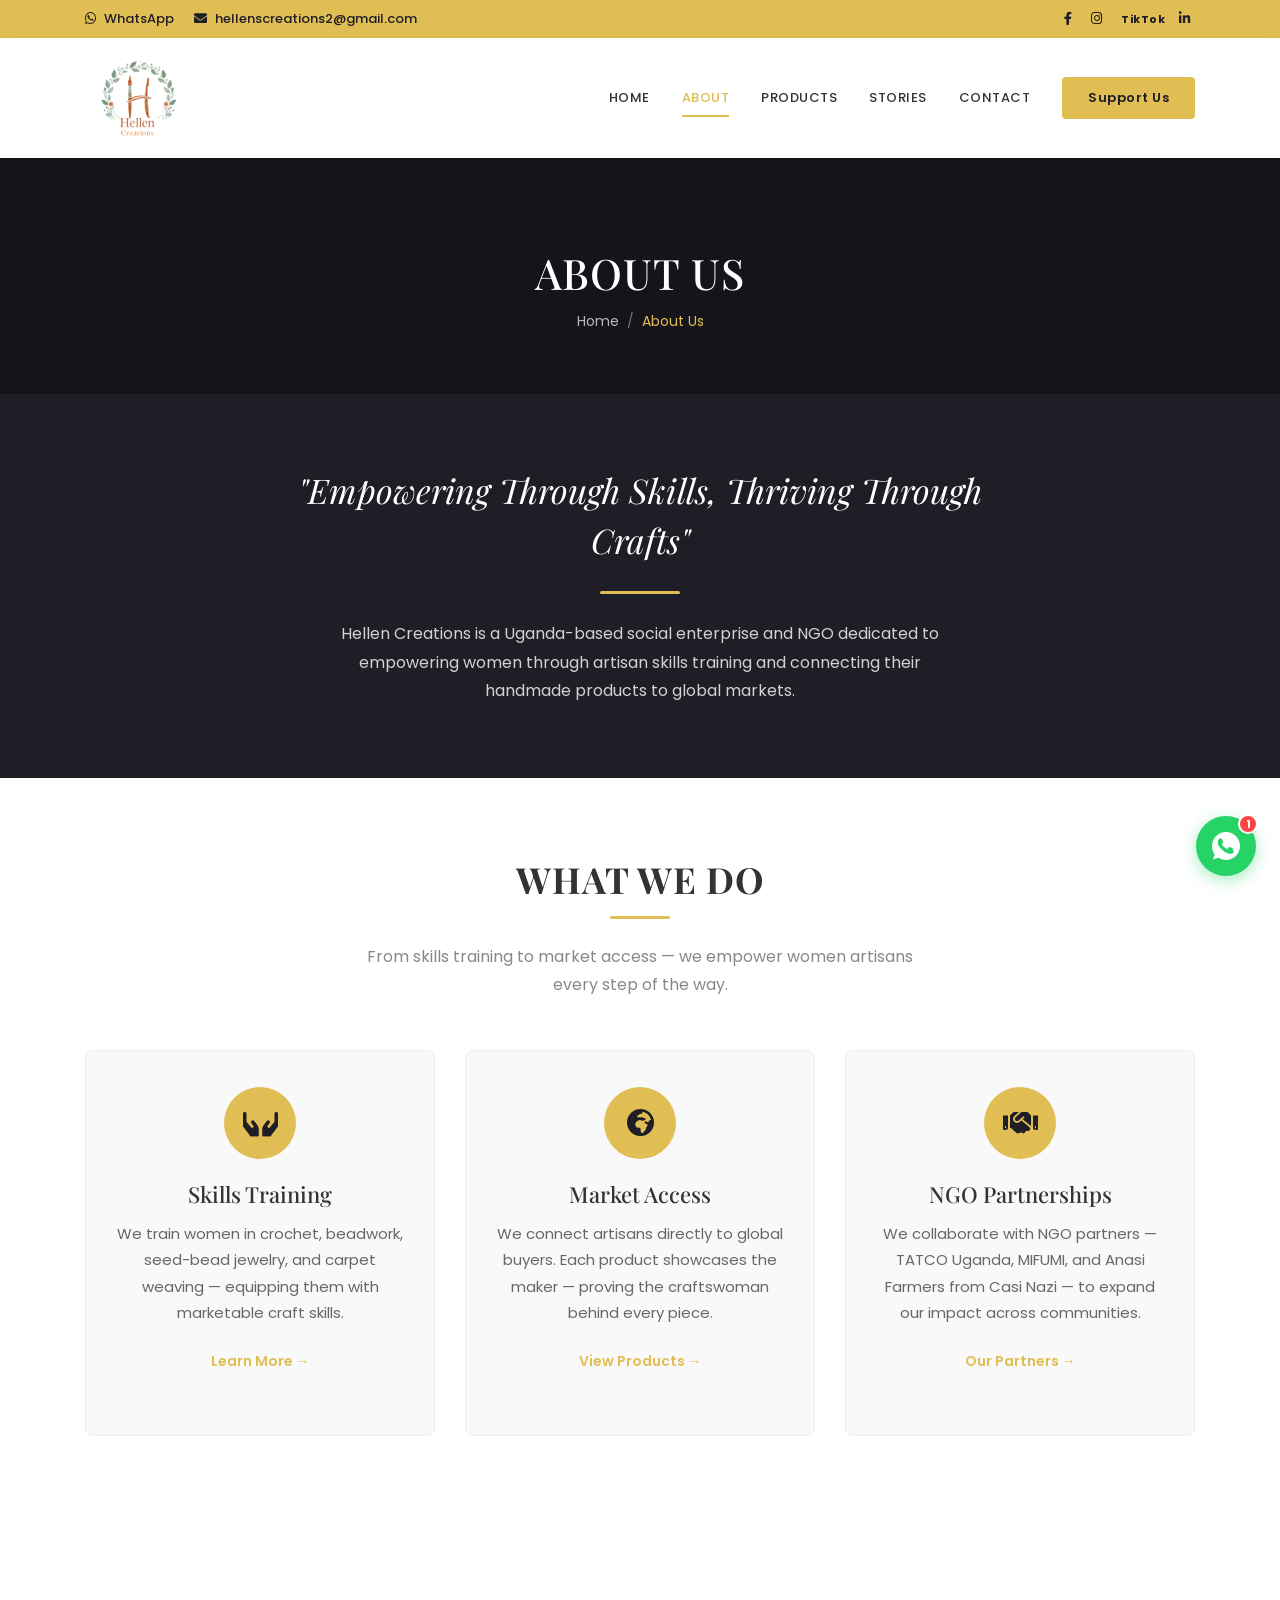
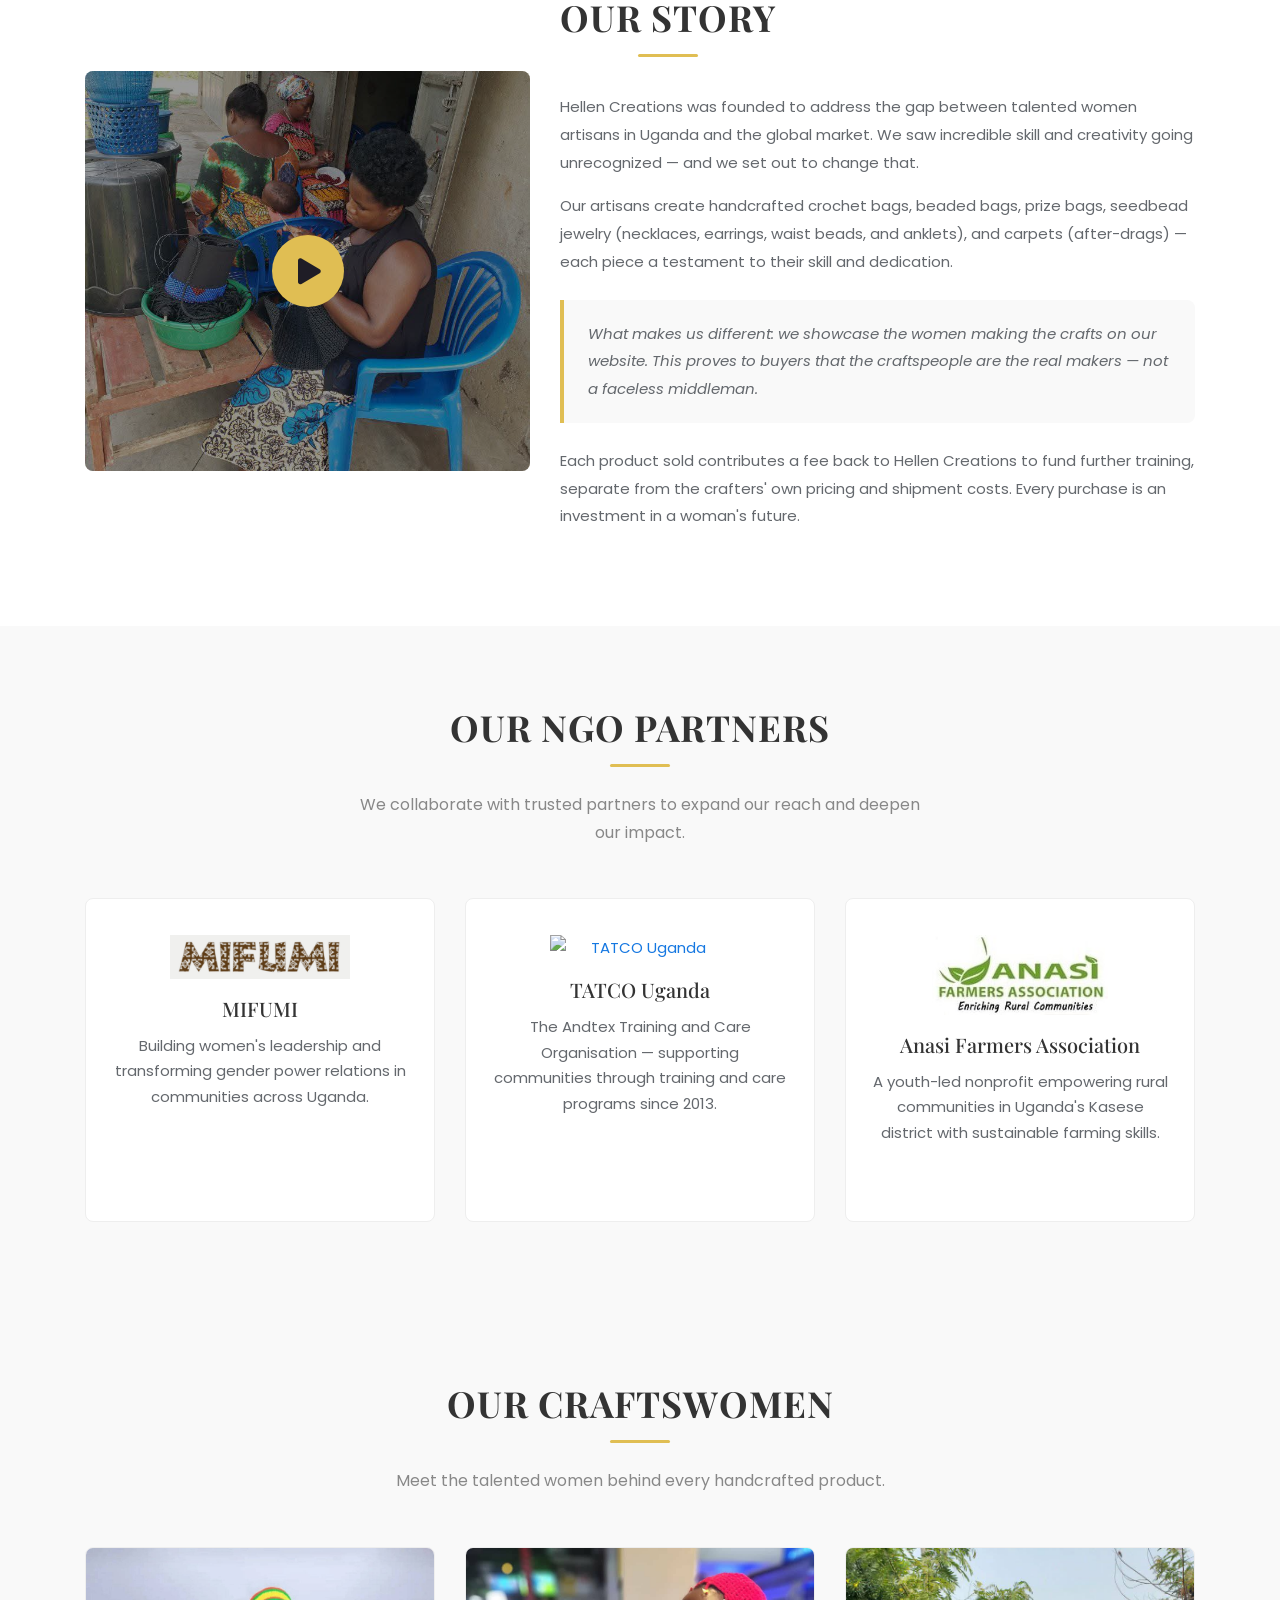
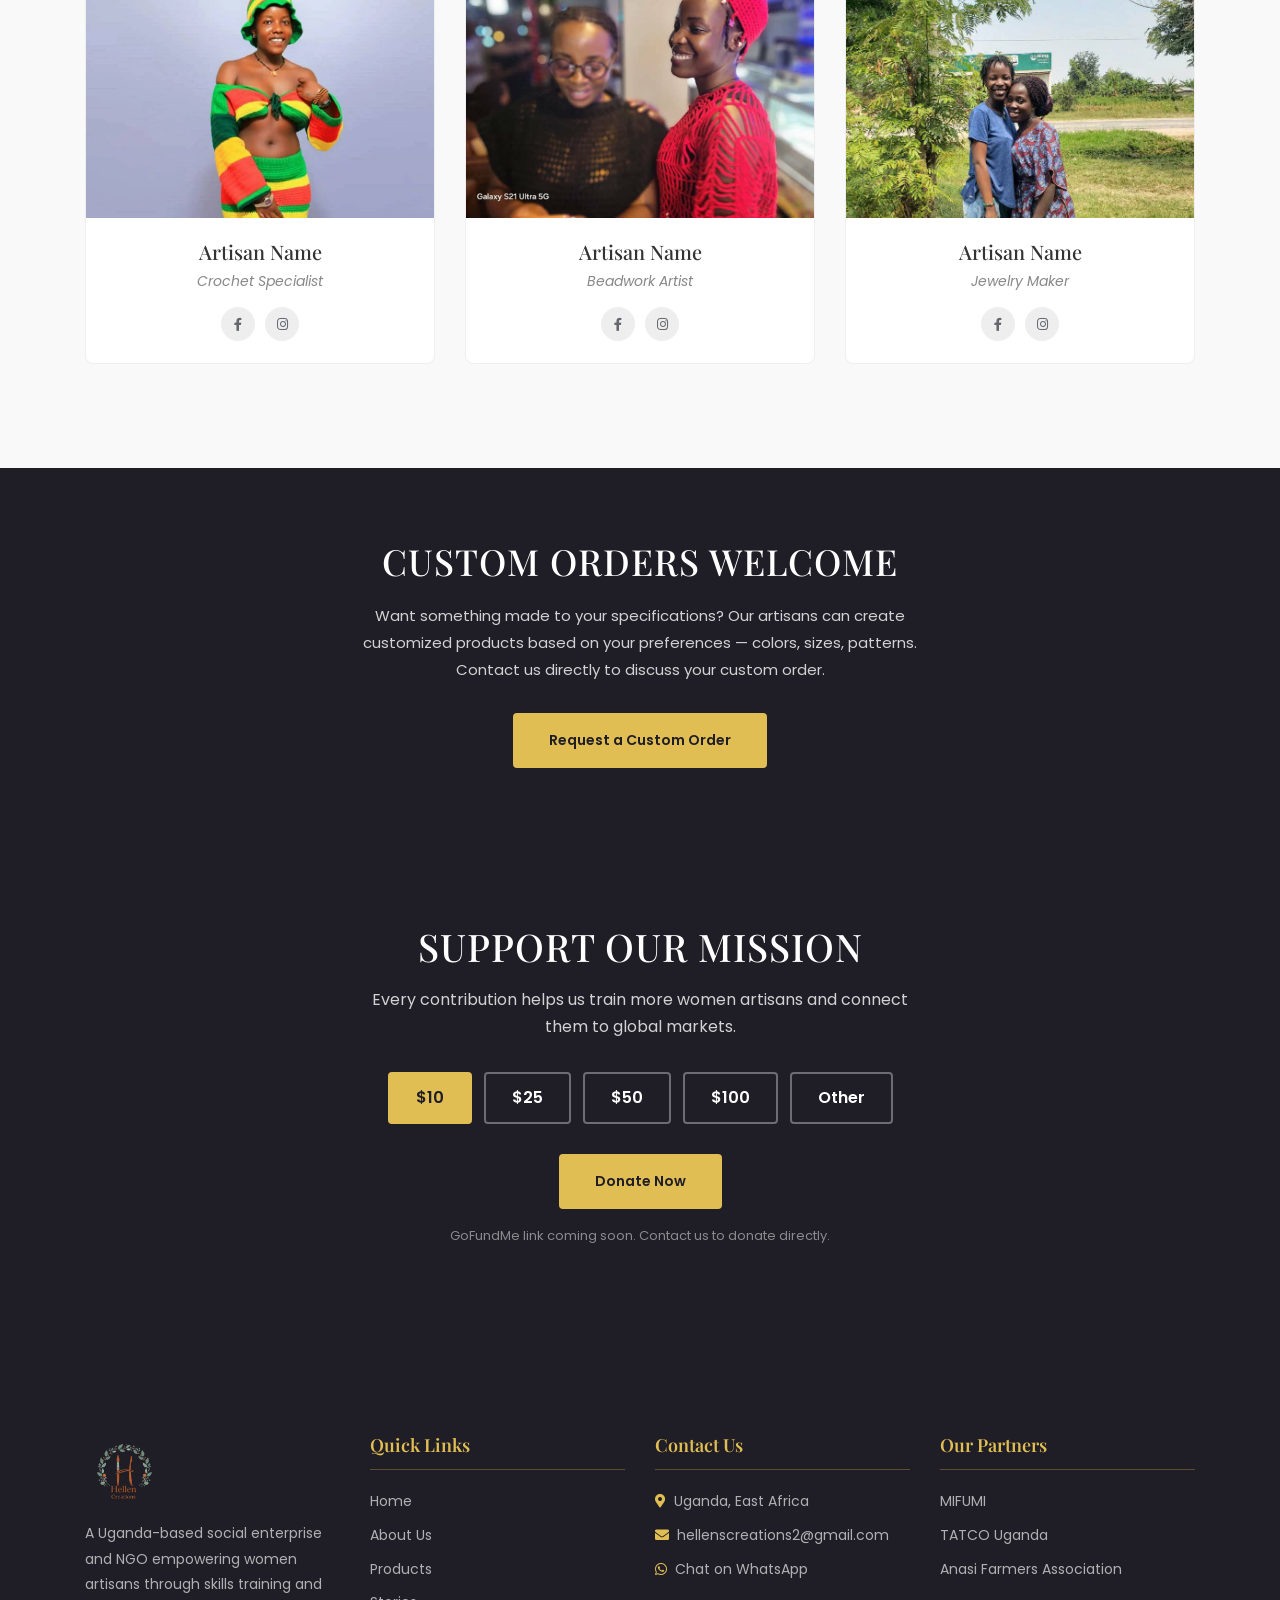
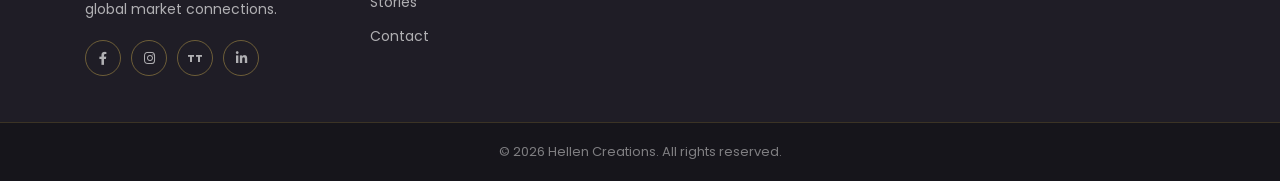
==== commit 99f470a9: "first commit" ====
--- a/About.html
+++ b/About.html
@@ -32,7 +32,7 @@
       <div class="row align-items-center">
         <div class="col-md-7 d-flex align-items-center flex-wrap">
           <a href="https://wa.me/256700474721"><i class="fab fa-whatsapp"></i> WhatsApp</a>
-          <a href="mailto:nyamwengesaudah@gmail.com"><i class="fas fa-envelope"></i> nyamwengesaudah@gmail.com</a>
+          <a href="mailto:hellenscreations2@gmail.com"><i class="fas fa-envelope"></i> hellenscreations2@gmail.com</a>
         </div>
         <div class="col-md-5 text-right top-social d-none d-md-flex justify-content-end align-items-center">
           <a href="#" aria-label="Facebook"><i class="fab fa-facebook-f"></i></a>
@@ -59,6 +59,7 @@
           <li class="nav-item"><a class="nav-link" href="index.html">Home</a></li>
           <li class="nav-item"><a class="nav-link active" href="About.html">About</a></li>
           <li class="nav-item"><a class="nav-link" href="Cause.html">Products</a></li>
+          <li class="nav-item"><a class="nav-link" href="stories.html">Stories</a></li>
           <li class="nav-item"><a class="nav-link" href="contact.html">Contact</a></li>
         </ul>
         <a href="contact.html" class="btn-support ml-lg-3 mt-2 mt-lg-0">Support Us</a>
@@ -327,6 +328,7 @@
             <li><a href="index.html">Home</a></li>
             <li><a href="About.html">About Us</a></li>
             <li><a href="Cause.html">Products</a></li>
+            <li><a href="stories.html">Stories</a></li>
             <li><a href="contact.html">Contact</a></li>
           </ul>
         </div>
@@ -335,7 +337,7 @@
           <h4 class="footer-title">Contact Us</h4>
           <ul>
             <li><i class="fas fa-map-marker-alt" style="color:var(--hc-gold);margin-right:8px;"></i>Uganda, East Africa</li>
-            <li><a href="mailto:nyamwengesaudah@gmail.com"><i class="fas fa-envelope" style="color:var(--hc-gold);margin-right:8px;"></i>nyamwengesaudah@gmail.com</a></li>
+            <li><a href="mailto:hellenscreations2@gmail.com"><i class="fas fa-envelope" style="color:var(--hc-gold);margin-right:8px;"></i>hellenscreations2@gmail.com</a></li>
             <li><a href="https://wa.me/256700474721"><i class="fab fa-whatsapp" style="color:var(--hc-gold);margin-right:8px;"></i>Chat on WhatsApp</a></li>
           </ul>
         </div>
--- a/css/hellen-overrides.css
+++ b/css/hellen-overrides.css
@@ -612,6 +612,20 @@
 
 .cause_text { padding: 22px 20px !important; }
 
+.product-category {
+  display: inline-block;
+  font-family: 'Poppins', sans-serif !important;
+  font-size: 11px !important;
+  font-weight: 600;
+  text-transform: uppercase;
+  letter-spacing: 1.5px;
+  color: var(--hc-gold) !important;
+  background-color: rgba(224,190,83,0.1);
+  padding: 3px 10px;
+  border-radius: 3px;
+  margin-bottom: 8px;
+}
+
 .cause_text h4 { font-size: 18px !important; margin-bottom: 6px !important; }
 
 .product-price {
@@ -1637,3 +1651,59 @@
     right: -8px;
   }
 }
+
+/* ============ COLLAGE GALLERY ============ */
+.collage-gallery {
+  display: grid;
+  grid-template-columns: repeat(4, 1fr);
+  grid-auto-rows: 180px;
+  gap: 6px;
+}
+
+.collage-item {
+  overflow: hidden;
+  border-radius: 4px;
+  cursor: pointer;
+  position: relative;
+}
+
+.collage-item img {
+  width: 100%;
+  height: 100%;
+  object-fit: cover;
+  display: block;
+  transition: transform 0.4s ease, filter 0.4s ease;
+}
+
+.collage-item:hover img {
+  transform: scale(1.06);
+  filter: brightness(0.85);
+}
+
+/* Span 2 columns */
+.collage-wide {
+  grid-column: span 2;
+}
+
+/* Span 2 rows */
+.collage-tall {
+  grid-row: span 2;
+}
+
+@media (max-width: 991px) {
+  .collage-gallery {
+    grid-template-columns: repeat(3, 1fr);
+    grid-auto-rows: 160px;
+  }
+}
+
+@media (max-width: 576px) {
+  .collage-gallery {
+    grid-template-columns: repeat(2, 1fr);
+    grid-auto-rows: 130px;
+    gap: 4px;
+  }
+  .collage-wide {
+    grid-column: span 2;
+  }
+}
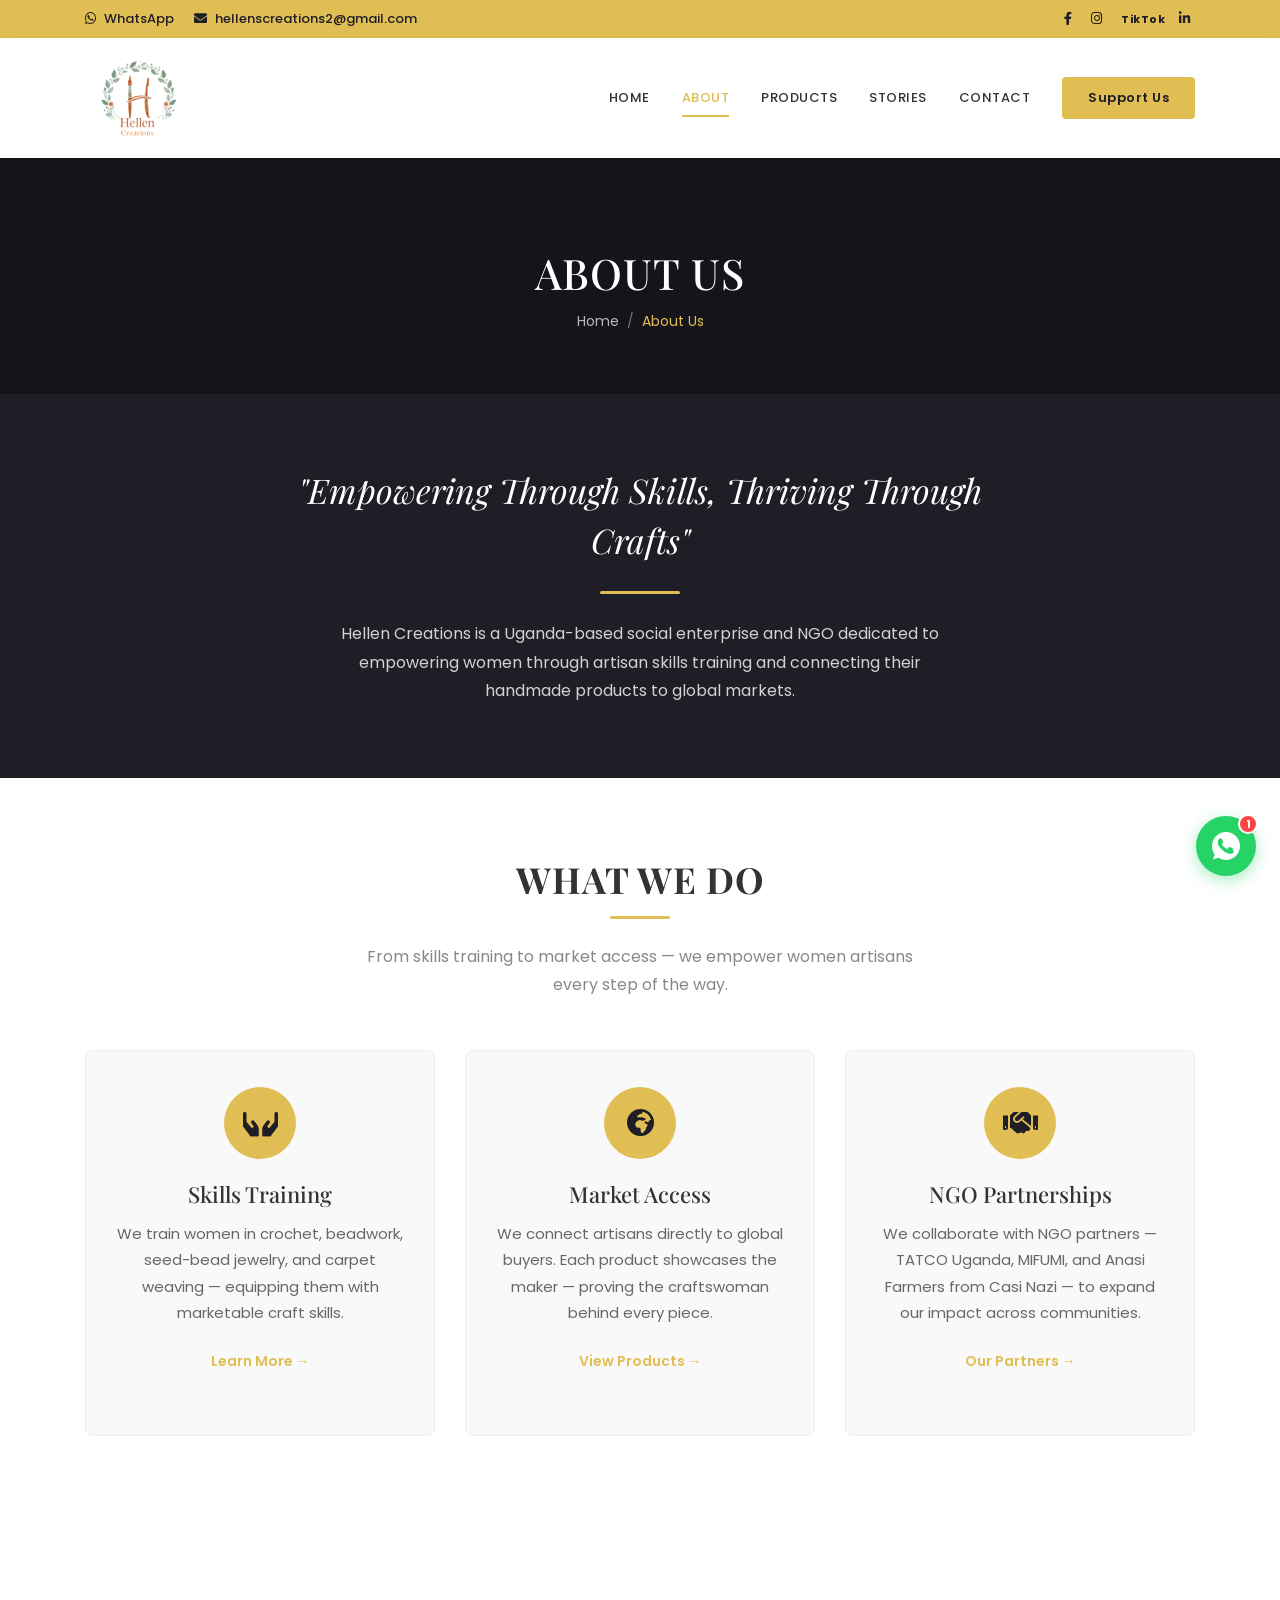
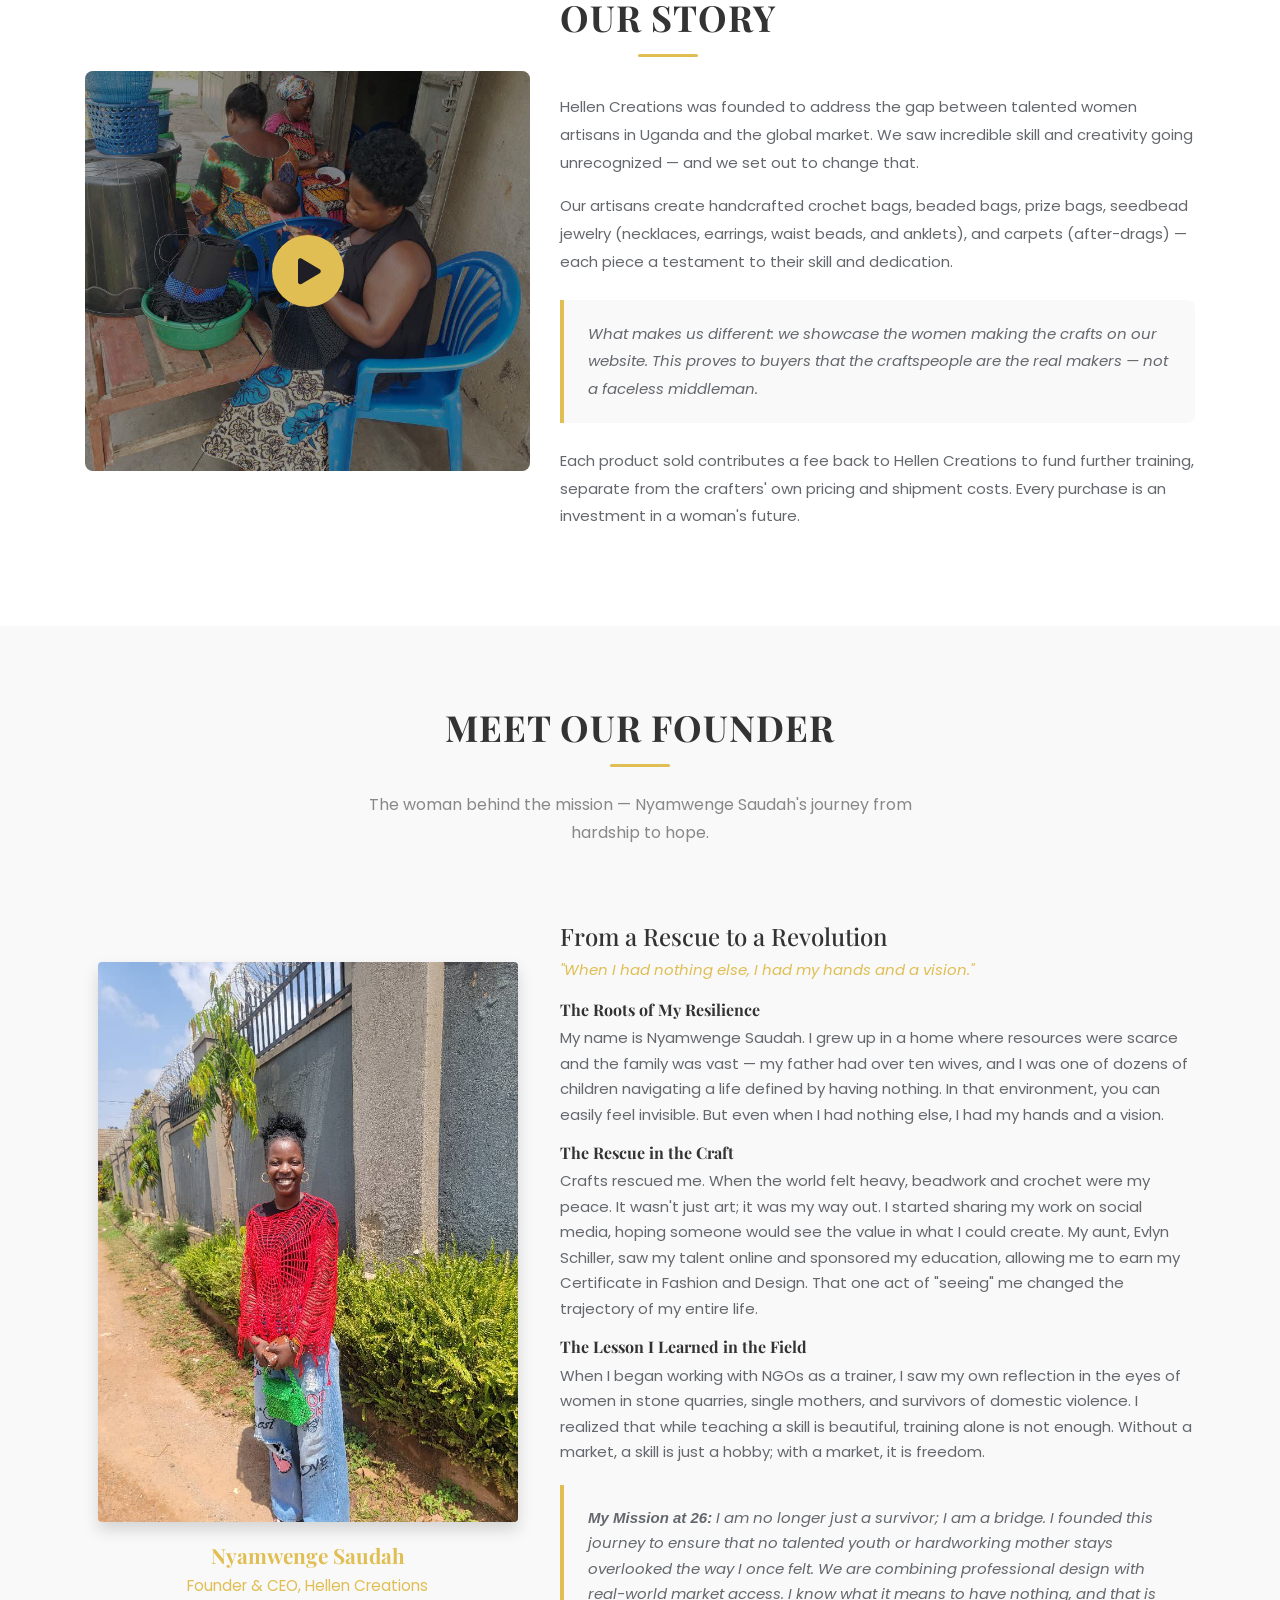
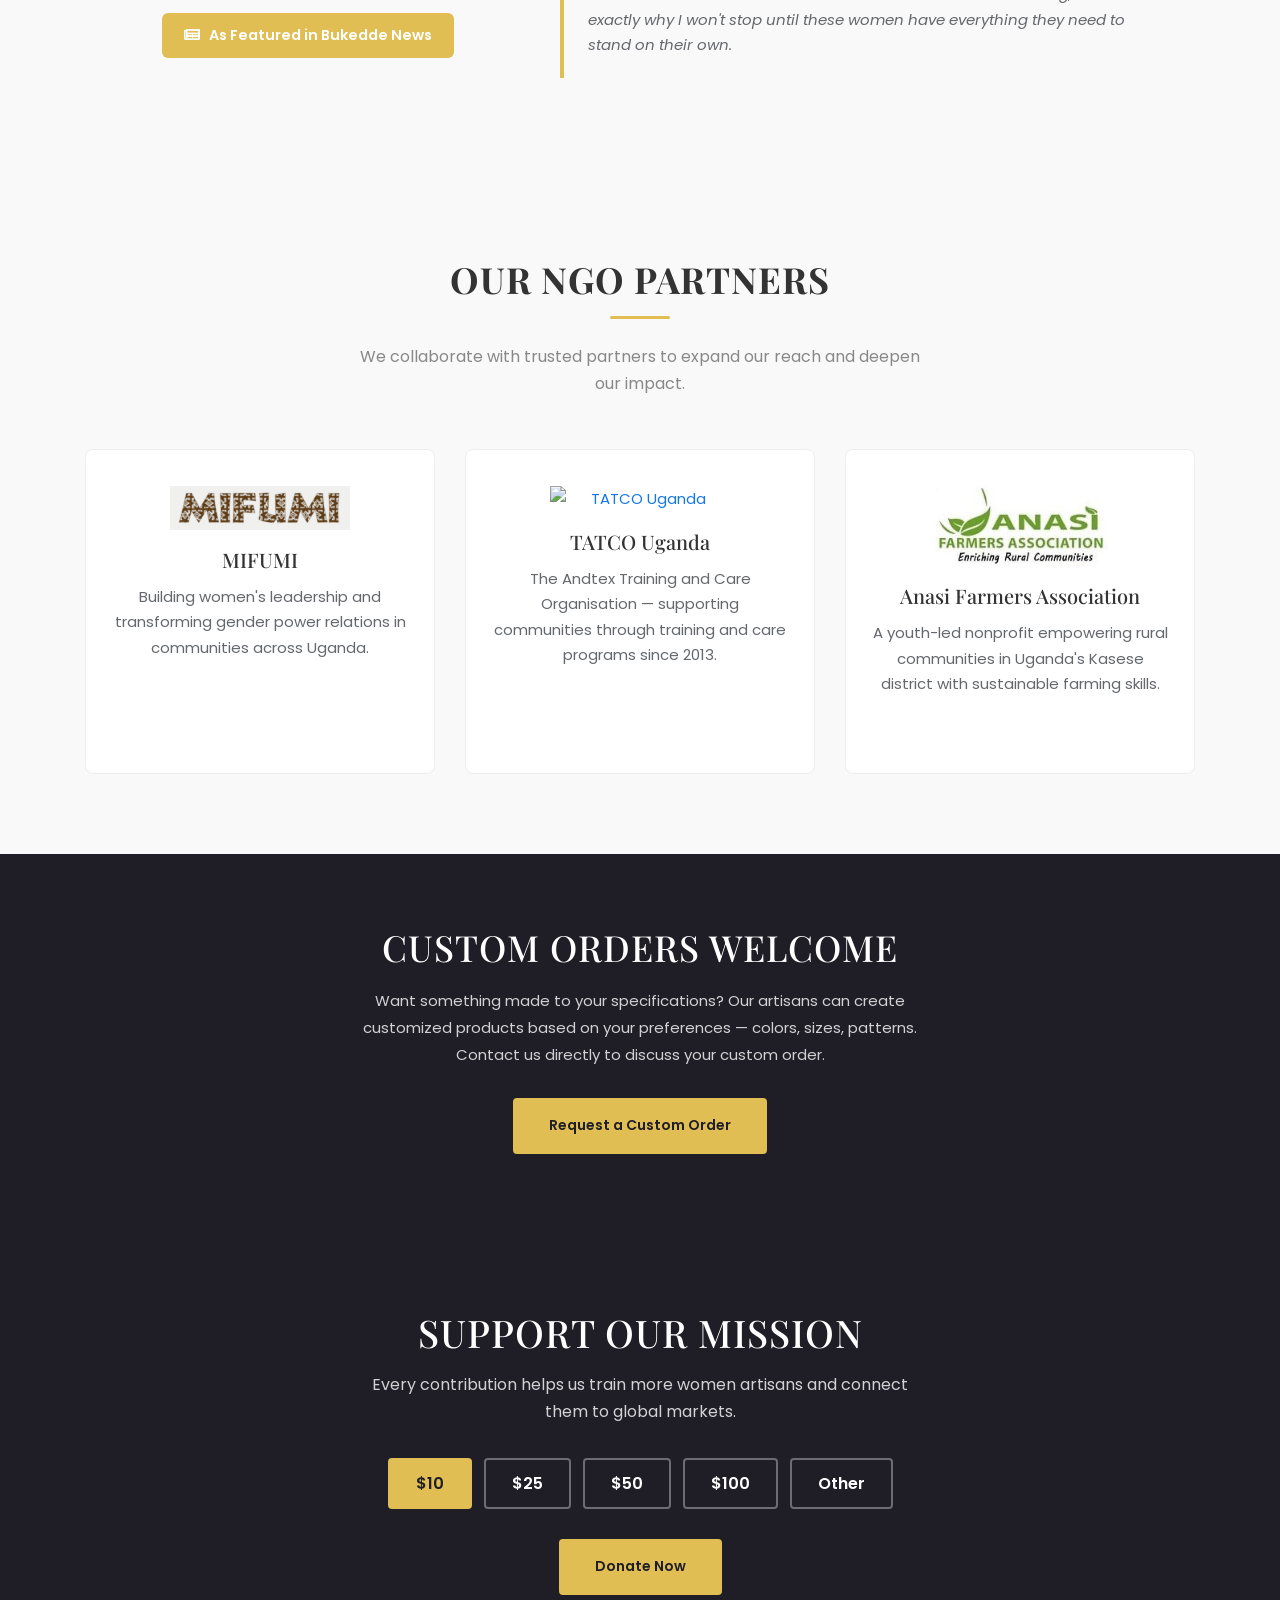
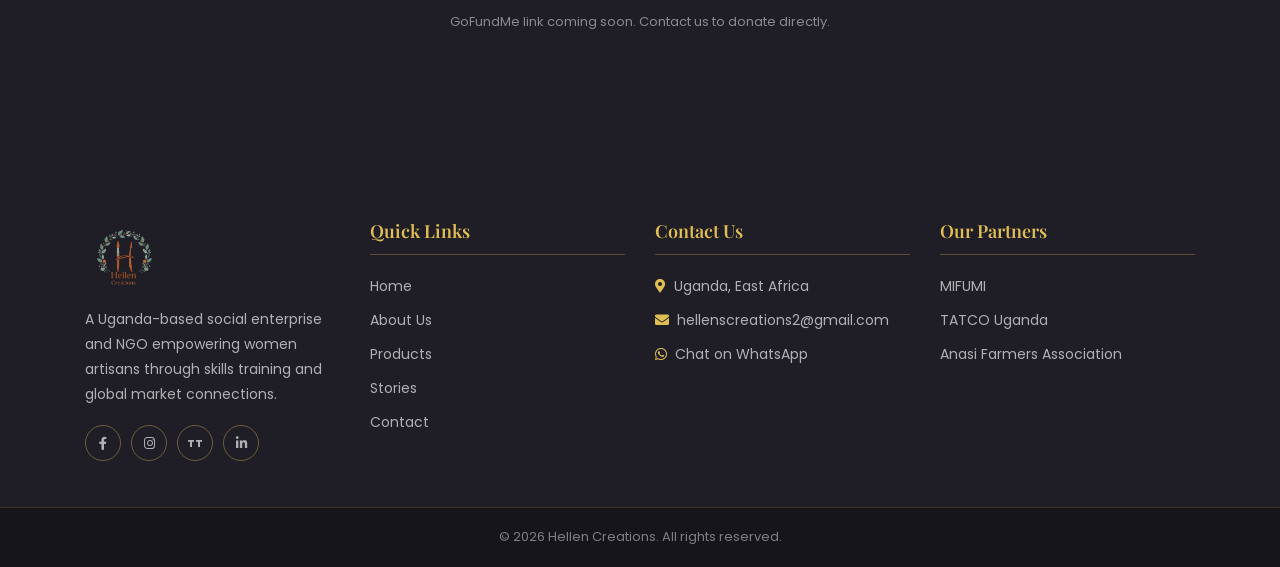
==== commit 2b975f49: "Move images to img/ dir, add founder story, favicon, and cleanup - Move all images from root to img/" ====
--- a/About.html
+++ b/About.html
@@ -3,6 +3,7 @@
 <head>
   <meta charset="UTF-8">
   <meta name="viewport" content="width=device-width, initial-scale=1.0">
+  <link rel="icon" type="image/png" href="img/tp-logo-hc.png">
   <title>About Us | Hellen Creations</title>
   <meta name="description" content="Learn about Hellen Creations — a Uganda-based social enterprise empowering women artisans through skills training and global market access.">
 
@@ -168,6 +169,50 @@
   </section>
   <!-- / Our Story -->
 
+  <!-- ==================== FOUNDER'S STORY ==================== -->
+  <section class="founder-story-area" id="founder" style="padding:80px 0; background:var(--hc-light);">
+    <div class="container">
+      <div class="row justify-content-center mb-4">
+        <div class="col-lg-7 text-center">
+          <div class="section-title">
+            <h2>Meet Our Founder</h2>
+            <p>The woman behind the mission &mdash; Nyamwenge Saudah's journey from hardship to hope.</p>
+          </div>
+        </div>
+      </div>
+      <div class="row align-items-center">
+        <div class="col-lg-5 mb-4 mb-lg-0 text-center">
+          <img src="img/saudahCEO.png" alt="Nyamwenge Saudah — Founder of Hellen Creations" class="rounded shadow" style="width:100%; max-width:420px; object-fit:cover;">
+          <div style="margin-top:16px;">
+            <span style="font-family:'Playfair Display',serif; font-size:1.3rem; font-weight:700; color:var(--hc-primary);">Nyamwenge Saudah</span><br>
+            <span style="font-size:0.95rem; color:var(--hc-gold);">Founder &amp; CEO, Hellen Creations</span>
+          </div>
+          <a href="https://www.bukedde.co.ug/amawulire/BUK_160164_032026/abatalina-mwasirizi-babateereddewo-ettendeker" target="_blank" rel="noopener noreferrer" style="display:inline-block; margin-top:14px; background:var(--hc-gold); color:#fff; padding:10px 22px; border-radius:6px; font-weight:600; font-size:0.9rem; text-decoration:none;">
+            <i class="fas fa-newspaper" style="margin-right:6px;"></i> As Featured in Bukedde News
+          </a>
+        </div>
+        <div class="col-lg-7">
+          <h3 style="font-size:1.5rem; margin-bottom:6px;">From a Rescue to a Revolution</h3>
+          <p style="font-style:italic; color:var(--hc-gold) !important; margin-bottom:18px;">"When I had nothing else, I had my hands and a vision."</p>
+
+          <h5 style="font-size:1rem; font-weight:700; margin-bottom:6px;">The Roots of My Resilience</h5>
+          <p>My name is Nyamwenge Saudah. I grew up in a home where resources were scarce and the family was vast &mdash; my father had over ten wives, and I was one of dozens of children navigating a life defined by having nothing. In that environment, you can easily feel invisible. But even when I had nothing else, I had my hands and a vision.</p>
+
+          <h5 style="font-size:1rem; font-weight:700; margin-bottom:6px;">The Rescue in the Craft</h5>
+          <p>Crafts rescued me. When the world felt heavy, beadwork and crochet were my peace. It wasn't just art; it was my way out. I started sharing my work on social media, hoping someone would see the value in what I could create. My aunt, Evlyn Schiller, saw my talent online and sponsored my education, allowing me to earn my Certificate in Fashion and Design. That one act of "seeing" me changed the trajectory of my entire life.</p>
+
+          <h5 style="font-size:1rem; font-weight:700; margin-bottom:6px;">The Lesson I Learned in the Field</h5>
+          <p>When I began working with NGOs as a trainer, I saw my own reflection in the eyes of women in stone quarries, single mothers, and survivors of domestic violence. I realized that while teaching a skill is beautiful, training alone is not enough. Without a market, a skill is just a hobby; with a market, it is freedom.</p>
+
+          <div class="story-highlight" style="margin:20px 0;">
+            <p><strong>My Mission at 26:</strong> I am no longer just a survivor; I am a bridge. I founded this journey to ensure that no talented youth or hardworking mother stays overlooked the way I once felt. We are combining professional design with real-world market access. I know what it means to have nothing, and that is exactly why I won't stop until these women have everything they need to stand on their own.</p>
+          </div>
+        </div>
+      </div>
+    </div>
+  </section>
+  <!-- / Founder's Story -->
+
   <!-- ==================== OUR PARTNERS ==================== -->
   <section class="partners_area" id="partners">
     <div class="container">
@@ -206,7 +251,7 @@
         <div class="col-lg-4 col-md-6">
           <div class="partner-card">
             <a href="https://anasifarmers.org/" target="_blank" rel="noopener noreferrer">
-              <img src="anasifarmers.png"
+              <img src="img/anasifarmers.png"
                    alt="Anasi Farmers Association" class="partner-logo">
             </a>
             <h4>Anasi Farmers Association</h4>
@@ -219,61 +264,6 @@
   </section>
   <!-- / Our Partners -->
 
-  <!-- ==================== CRAFTSWOMEN ==================== -->
-  <section class="our_volunteer_area">
-    <div class="container">
-      <div class="row justify-content-center">
-        <div class="col-lg-7">
-          <div class="section-title">
-            <h2>Our Craftswomen</h2>
-            <p>Meet the talented women behind every handcrafted product.</p>
-          </div>
-        </div>
-      </div>
-      <div class="row">
-        <div class="col-lg-4 col-md-6">
-          <div class="single_volunteer">
-            <img src="img/photo_45_2026-03-17_14-40-14.jpg" alt="Crochet Specialist">
-            <div class="volunteer-info">
-              <h4>Artisan Name</h4>
-              <span>Crochet Specialist</span>
-              <div class="volunteer-social">
-                <a href="#" aria-label="Facebook"><i class="fab fa-facebook-f"></i></a>
-                <a href="#" aria-label="Instagram"><i class="fab fa-instagram"></i></a>
-              </div>
-            </div>
-          </div>
-        </div>
-        <div class="col-lg-4 col-md-6">
-          <div class="single_volunteer">
-            <img src="img/photo_30_2026-03-17_14-40-14.jpg" alt="Beadwork Artist">
-            <div class="volunteer-info">
-              <h4>Artisan Name</h4>
-              <span>Beadwork Artist</span>
-              <div class="volunteer-social">
-                <a href="#" aria-label="Facebook"><i class="fab fa-facebook-f"></i></a>
-                <a href="#" aria-label="Instagram"><i class="fab fa-instagram"></i></a>
-              </div>
-            </div>
-          </div>
-        </div>
-        <div class="col-lg-4 col-md-6">
-          <div class="single_volunteer">
-            <img src="img/photo_60_2026-03-17_14-40-14.jpg" alt="Jewelry Maker">
-            <div class="volunteer-info">
-              <h4>Artisan Name</h4>
-              <span>Jewelry Maker</span>
-              <div class="volunteer-social">
-                <a href="#" aria-label="Facebook"><i class="fab fa-facebook-f"></i></a>
-                <a href="#" aria-label="Instagram"><i class="fab fa-instagram"></i></a>
-              </div>
-            </div>
-          </div>
-        </div>
-      </div>
-    </div>
-  </section>
-  <!-- / Craftswomen -->
 
   <!-- ==================== CUSTOM ORDER BANNER ==================== -->
   <section class="custom-order-banner p-0" style="padding:72px 0 !important;">
